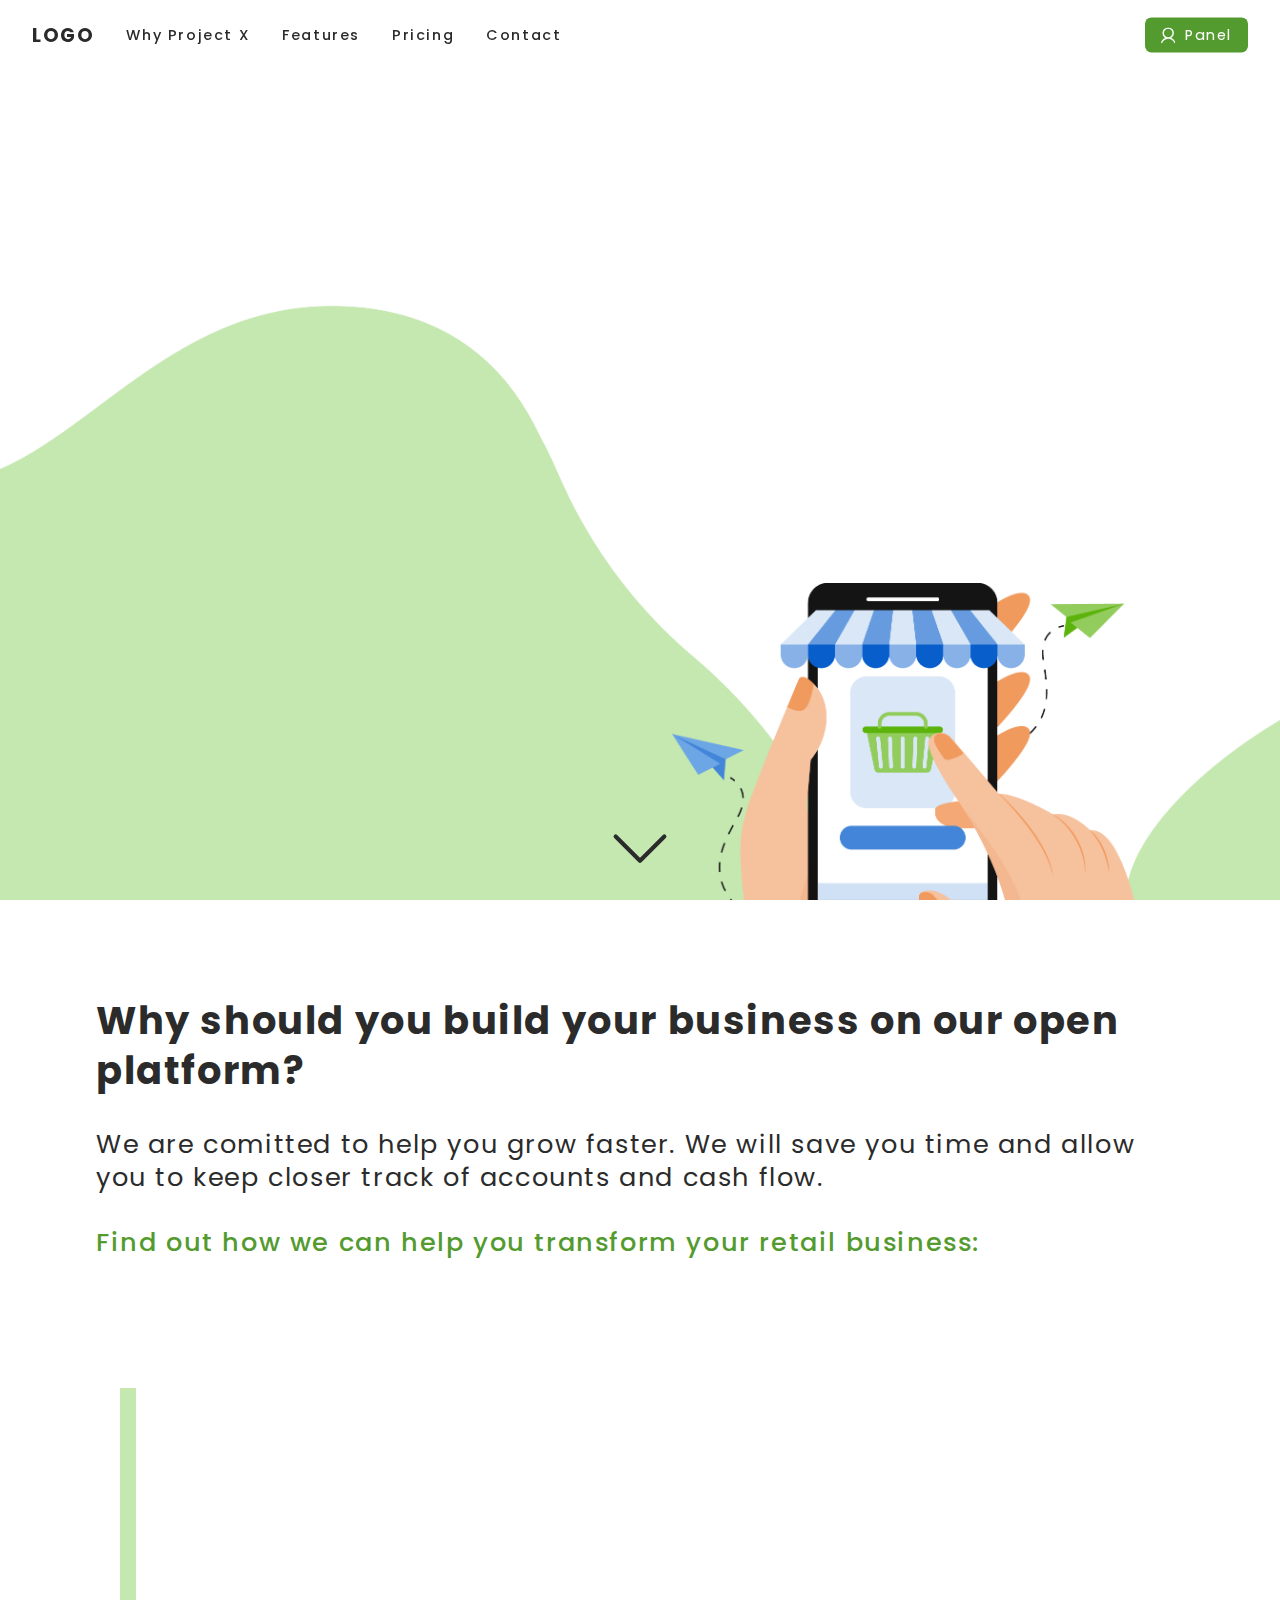
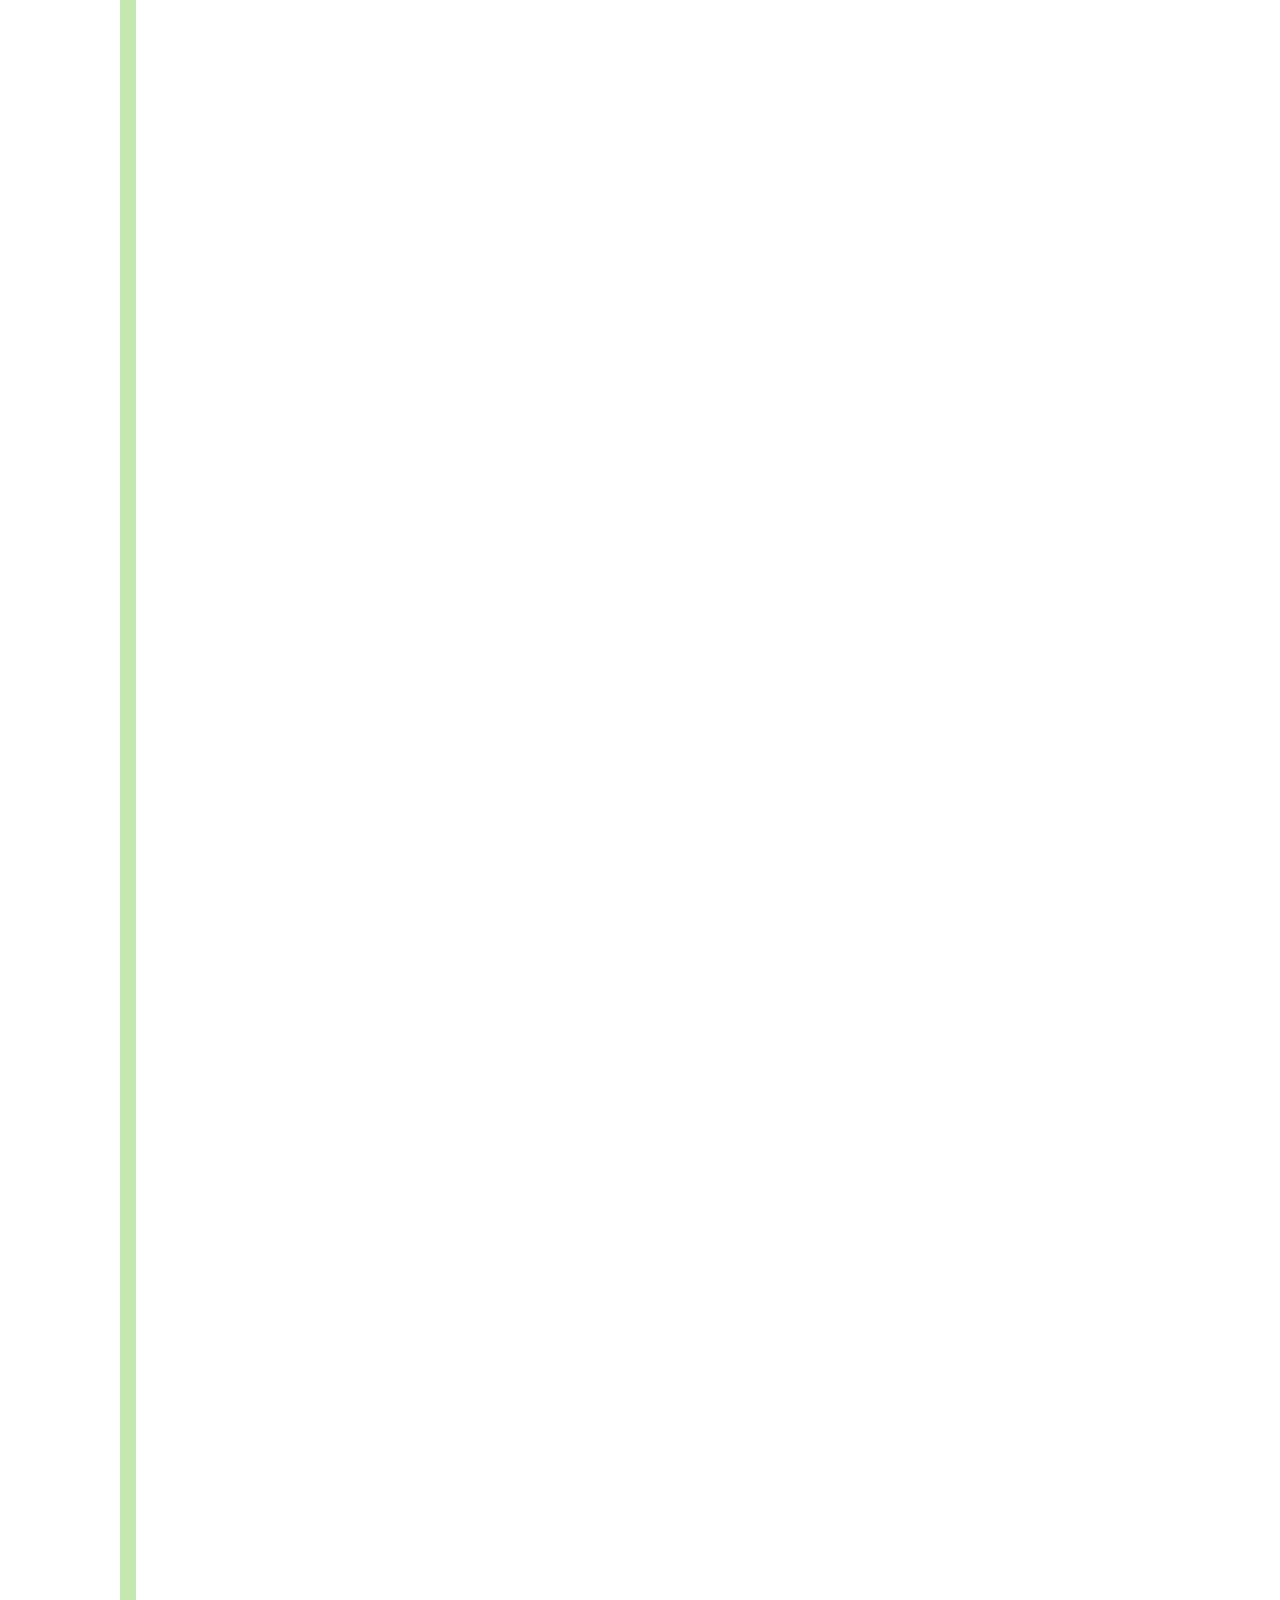
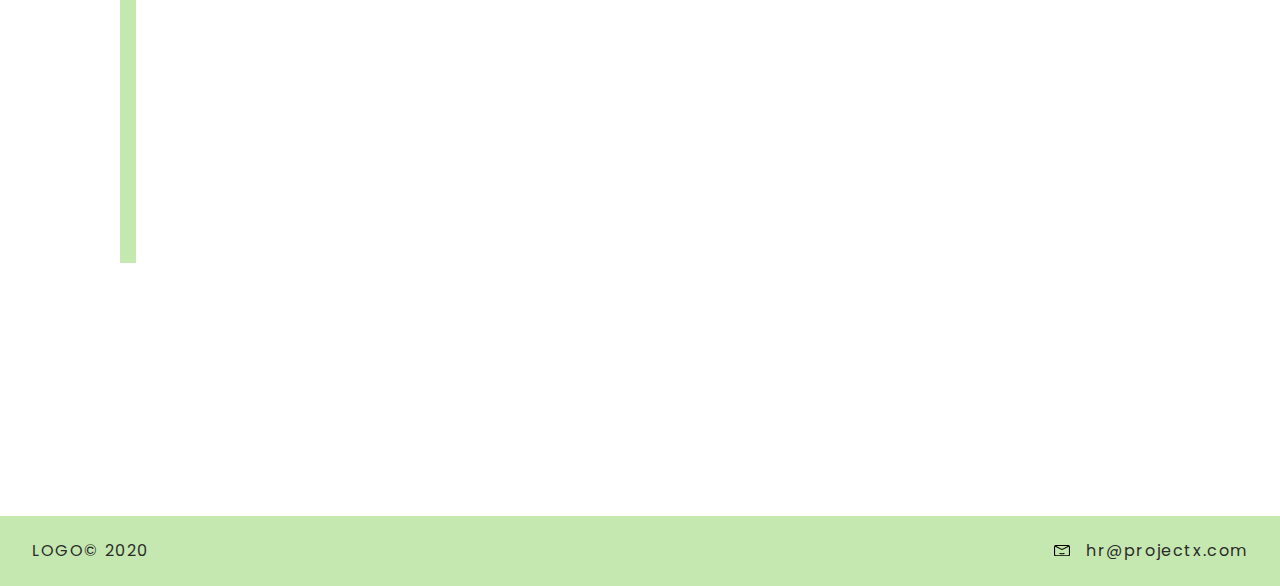
==== index.html @ 04e4efd2 "Initial commit" ====
<!DOCTYPE html>
<html lang="en">
<head>
    <meta charset="UTF-8">
    <meta name="viewport" content="width=device-width, initial-scale=1.0">
    <title>Project X</title>
    <link rel="stylesheet" href="css/styles.css">
    <link href="https://fonts.googleapis.com/css2?family=Poppins:wght@300;400;500;600;700&display=swap" rel="stylesheet">
    <link rel="stylesheet" href="https://unpkg.com/aos@next/dist/aos.css"/>
    <link rel="shortcut icon" type="image/png" href="img/icon.png">
</head>
<body>

    <header>
        <nav>
            <h1>Project X</h1>
            <a href="index.html" id="logo-mobile">LOGO</a>
            <div id="nav-toggle">
                <span id="line-one"></span>
                <span id="line-two"></span>
                <span id="line-three"></span>
            </div>
            <ul id="nav-list">
                <li id="logo-li">
                    <a href="index.html">LOGO</a>
                </li>
                <li id="why-li">
                    <a href="why-us.html">Why Project X</a>
                    <span class="line"></span>
                </li>
                <li id="features-li">
                    <a href="features.html">Features</a>
                    <span class="line"></span>
                </li>
                <li id="pricing-li">
                    <a href="pricing.html">Pricing</a>
                    <span class="line"></span>
                </li>
                <li id="contact-li">
                    <a href="contact.html">Contact</a>
                    <span class="line"></span>
                </li>
                <li id="panel-li">
                    <a href="panel/home.html">
                    <svg xmlns="http://www.w3.org/2000/svg" viewBox="0 0 361.955 399.825">
                        <defs>
                        </defs>
                        <path id="Trazado_1" data-name="Trazado 1" class="cls-1" d="M1829.277,1053.853a209.837,209.837,0,0,1,28.813,14.3c32.577,19.714,55.705,47.555,71.019,82.2,2.691,6.087,4.734,12.425,7.776,18.388,2.531,4.962-.128,13.884-4.616,17.889-4.39,3.917-12.531,4.635-17.824,1.62a10.115,10.115,0,0,1-4.739-6.154c-5.869-18.785-16.3-35-29.048-49.69-22.1-25.465-49.478-42.807-82.14-51.475-37.144-9.858-73.325-6.663-108.27,9.134-35.818,16.191-62.116,42.446-79.985,77.294-2.049,3.995-3.7,8.193-5.531,12.3-2.678,6.01-9.07,9.379-16.008,8.429-6.82-.934-11.726-5.634-12.712-12.207-.577-3.845,1.465-7.147,2.664-10.469,18.033-49.973,50.031-87.4,98.992-109.451,1.32-.6,2.872-.915,3.877-2.658-43.5-28.572-66.927-68.981-67.541-121-.458-38.758,13.529-72.9,41.263-100.352a142.1,142.1,0,0,1,205.572,4.756C1916.381,897.449,1910.762,1002.366,1829.277,1053.853Zm-72.3-15.065c56.5.847,106.039-48.625,105.732-106.347-.315-59.18-48.12-107.556-107.032-107.419-59.966.14-107.385,50.021-106.981,107.485C1649.1,990.8,1697.694,1038.819,1756.972,1038.788Z" transform="translate(-1575.911 -790.294)"/>
                    </svg>
                    <p>Panel</p>
                    </a>
                </li>
            </ul>
        </nav>
    </header>

    <div id="banner">
        <div id="banner-text">
            <h2>Upgrade your retail store for tomorrow</h2>
            <p>Covid-19 is affecting retail globally. It's more important than ever to have a multi-channel retail business. Prepare for the retail resurgence with Projext X.</p>
        </div>
        <img src="img/banner.png" alt="">
        <a href="#why" id="arrow-banner">
        <svg xmlns="http://www.w3.org/2000/svg" viewBox="0 0 136.857 75.928">
            <defs>
            </defs>
            <path id="Trazado_5" data-name="Trazado 5" class="cls-1" d="M1513.2,84.4l57.822,57.822L1628.844,84.4" transform="translate(-1502.593 -73.793)"/>
        </svg>
        </a>
    </div>

    <main>

    <div id="why">
        <h3>Why should you build your business on our open platform?</h3>
        <p>We are comitted to help you grow faster. We will save you time and allow you to keep closer track of accounts and cash flow.</p>
        <p>Find out how we can help you transform your retail business:</p>
    </div>

    <div id="items-list">
        <span id="items-line"></span>
        <div class="item" id="one" data-aos="fade-up">
            <span class="item-anchor" id="one-anchor"></span>
            <div class="item-title">
            <div class="number">
                <p>1</p>
                <div class="back-next">
                    <a href="#one-anchor" class="up hidden">
                        <svg xmlns="http://www.w3.org/2000/svg" viewBox="0 0 136.857 75.928">
                            <defs>
                            </defs>
                            <path id="Trazado_5" data-name="Trazado 5" class="cls-1" d="M1513.2,84.4l57.822,57.822L1628.844,84.4" transform="translate(-1502.593 -73.793)"/>
                        </svg>
                    </a>
                    <a href="#two-anchor">
                        <svg xmlns="http://www.w3.org/2000/svg" viewBox="0 0 136.857 75.928">
                            <defs>
                            </defs>
                            <path id="Trazado_5" data-name="Trazado 5" class="cls-1" d="M1513.2,84.4l57.822,57.822L1628.844,84.4" transform="translate(-1502.593 -73.793)"/>
                        </svg>
                    </a>
                </div>
            </div>
            <div class="h3-wrapper">
            <h3>Fast and easy cloud-based pos</h3>
            </div>
            </div>
            <div class="item-text">
                <p>We designed a user-friendly interface that’s fast to use and easy to learn, minimizing training time. Works seamlessly with existing or new hardware. All your data is synced to the cloud and accessible from anywhere.</p>
            </div>
        </div>
        <div class="item" id="two" data-aos="fade-up">
            <span class="item-anchor" id="two-anchor"></span>
            <div class="item-title">
            <div class="number">
                <p>2</p>
                <div class="back-next">
                    <a href="#one-anchor" class="up">
                        <svg xmlns="http://www.w3.org/2000/svg" viewBox="0 0 136.857 75.928">
                            <defs>
                            </defs>
                            <path id="Trazado_5" data-name="Trazado 5" class="cls-1" d="M1513.2,84.4l57.822,57.822L1628.844,84.4" transform="translate(-1502.593 -73.793)"/>
                        </svg>
                    </a>
                    <a href="#three-anchor">
                        <svg xmlns="http://www.w3.org/2000/svg" viewBox="0 0 136.857 75.928">
                            <defs>
                            </defs>
                            <path id="Trazado_5" data-name="Trazado 5" class="cls-1" d="M1513.2,84.4l57.822,57.822L1628.844,84.4" transform="translate(-1502.593 -73.793)"/>
                        </svg>
                    </a>
                </div>
            </div>
            <div class="h3-wrapper">
            <h3>Powerful inventory management to maximize your profits</h3>
            </div>
        </div>
            <div class="item-text">
                <p>Manage inventory across multiple outlets with a centralised product catalog, accessible from your POS, back-office, or on the road. Edit products in bulk. Automatically reorder stock. Create variants and composites. Print labels and barcodes. We’ve even simplified stock-taking with our free app.</p>
            </div>
        </div>
        <div class="item" id="three" data-aos="fade-up">
            <span class="item-anchor" id="three-anchor"></span>
            <div class="item-title">
            <div class="number">
                <p>3</p>
                <div class="back-next">
                    <a href="#two-anchor" class="up">
                        <svg xmlns="http://www.w3.org/2000/svg" viewBox="0 0 136.857 75.928">
                            <defs>
                            </defs>
                            <path id="Trazado_5" data-name="Trazado 5" class="cls-1" d="M1513.2,84.4l57.822,57.822L1628.844,84.4" transform="translate(-1502.593 -73.793)"/>
                        </svg>
                    </a>
                    <a href="#four-anchor">
                        <svg xmlns="http://www.w3.org/2000/svg" viewBox="0 0 136.857 75.928">
                            <defs>
                            </defs>
                            <path id="Trazado_5" data-name="Trazado 5" class="cls-1" d="M1513.2,84.4l57.822,57.822L1628.844,84.4" transform="translate(-1502.593 -73.793)"/>
                        </svg>
                    </a>
                </div>
            </div>
            <div class="h3-wrapper">
            <h3>Multi-outlet functionality that scales with your business</h3>
            </div>
            </div>
            <div class="item-text">
                <p>We make it easy to add new outlets and registers as your business grows. All of our key features including POS, inventory, and reporting are designed for multiple outlets so your business operates as one cohesive operation. Ecommerce integrations support fulfilment from any store.</p>
            </div>
        </div>
        <div class="item" id="four" data-aos="fade-up">
            <span class="item-anchor" id="four-anchor"></span>
            <div class="item-title">
            <div class="number">
                <p>4</p>
                <div class="back-next">
                    <a href="#three-anchor" class="up">
                        <svg xmlns="http://www.w3.org/2000/svg" viewBox="0 0 136.857 75.928">
                            <defs>
                            </defs>
                            <path id="Trazado_5" data-name="Trazado 5" class="cls-1" d="M1513.2,84.4l57.822,57.822L1628.844,84.4" transform="translate(-1502.593 -73.793)"/>
                        </svg>
                    </a>
                    <a href="#five-anchor">
                        <svg xmlns="http://www.w3.org/2000/svg" viewBox="0 0 136.857 75.928">
                            <defs>
                            </defs>
                            <path id="Trazado_5" data-name="Trazado 5" class="cls-1" d="M1513.2,84.4l57.822,57.822L1628.844,84.4" transform="translate(-1502.593 -73.793)"/>
                        </svg>
                    </a>
                </div>
            </div>
            <div class="h3-wrapper">
            <h3>Real-time reporting for smarter business decisions</h3>
            </div>
            </div>
            <div class="item-text">
                <p>We take the guesswork out of decision-making with powerful sales and inventory reporting that’s live and accurate to the minute. Increase profitability with key retail metrics including sales, inventory levels, sell-through rates, margin and more. Access reports 24/7 from anywhere.</p>
            </div>
        </div>
        <div class="item" id="five" data-aos="fade-up">
            <span class="item-anchor" id="five-anchor"></span>
            <div class="item-title">
            <div class="number">
                <p>5</p>
                <div class="back-next">
                    <a href="#four-anchor" class="up">
                        <svg xmlns="http://www.w3.org/2000/svg" viewBox="0 0 136.857 75.928">
                            <defs>
                            </defs>
                            <path id="Trazado_5" data-name="Trazado 5" class="cls-1" d="M1513.2,84.4l57.822,57.822L1628.844,84.4" transform="translate(-1502.593 -73.793)"/>
                        </svg>
                    </a>
                    <a href="#six-anchor">
                        <svg xmlns="http://www.w3.org/2000/svg" viewBox="0 0 136.857 75.928">
                            <defs>
                            </defs>
                            <path id="Trazado_5" data-name="Trazado 5" class="cls-1" d="M1513.2,84.4l57.822,57.822L1628.844,84.4" transform="translate(-1502.593 -73.793)"/>
                        </svg>
                    </a>
                </div>
            </div>
            <div class="h3-wrapper">
            <h3>Be everywhere with a choice of ecommerce integrations</h3>
            </div>
            </div>
            <div class="item-text">
                <p>We’ve partnered with the world’s leading ecommerce platforms to ensure you can meet the needs of your customers both online and in-store. Deliver faster and fulfil from any store with our seamless Shopify, BigCommerce and WooCommerce integrations.</p>
            </div>
        </div>
    </div>
        <div class="item" id="six" data-aos="fade-up">
            <span class="item-anchor" id="six-anchor"></span>
            <div class="item-title">
            <div class="number">
                <p>6</p>
                <div class="back-next">
                    <a href="#five-anchor" class="up">
                        <svg xmlns="http://www.w3.org/2000/svg" viewBox="0 0 136.857 75.928">
                            <defs>
                            </defs>
                            <path id="Trazado_5" data-name="Trazado 5" class="cls-1" d="M1513.2,84.4l57.822,57.822L1628.844,84.4" transform="translate(-1502.593 -73.793)"/>
                        </svg>
                    </a>
                    <a href="#six-anchor" class="hidden">
                        <svg xmlns="http://www.w3.org/2000/svg" viewBox="0 0 136.857 75.928">
                            <defs>
                            </defs>
                            <path id="Trazado_5" data-name="Trazado 5" class="cls-1" d="M1513.2,84.4l57.822,57.822L1628.844,84.4" transform="translate(-1502.593 -73.793)"/>
                        </svg>
                    </a>
                </div>
            </div>
            <div class="h3-wrapper">
            <h3>Expert advice and support to help you succeed</h3>
            </div>
            </div>
            <div class="item-text">
                <p>Our team of retail specialists is ready and waiting to get your business setup just right, and keep you growing from there. We're available by live chat, email and phone. Plus we offer personalised on-boarding packages for you and your team.</p>
            </div>
        </div>

    <footer>

        <div class="footer-info">
            <p>LOGO</p>
            <p>&copy; 2020</p>
        </div>
        <div class="footer-contacto">
            <svg xmlns="http://www.w3.org/2000/svg" viewBox="0 0 144.545 103.013">
              <g id="Layer_2" data-name="Layer 2" transform="translate(-1 -5.31)">
                <path id="Trazado_3" data-name="Trazado 3" d="M34.669,32.4a67.452,67.452,0,0,1-20.309-3.133,4.682,4.682,0,0,1-3.1-6.232h0a4.682,4.682,0,0,1,5.9-2.669,57.968,57.968,0,0,0,34.884,0,4.682,4.682,0,0,1,5.9,2.669h0a4.682,4.682,0,0,1-3,6.228A67.474,67.474,0,0,1,34.669,32.4Z" transform="translate(38.601 56.764)" fill="#000"/>
                <path id="Trazado_4" data-name="Trazado 4" d="M128.682,108.323H17.864A16.864,16.864,0,0,1,1,91.459V22.174A16.864,16.864,0,0,1,17.864,5.31H128.682a16.864,16.864,0,0,1,16.864,16.864V91.459A16.864,16.864,0,0,1,128.682,108.323ZM17.864,14.946a7.227,7.227,0,0,0-7.227,7.227V91.459a7.227,7.227,0,0,0,7.227,7.227H128.682a7.227,7.227,0,0,0,7.227-7.227V22.174a7.227,7.227,0,0,0-7.227-7.227Z" transform="translate(0 0)" fill="#000"/>
                <path id="Trazado_5" data-name="Trazado 5" d="M67.677,45.528A22.248,22.248,0,0,1,56.9,42.765L2.52,14.671,7.064,6.43,61.587,34.524a12.424,12.424,0,0,0,11.987,0L128.194,6.43l4.544,8.241L78.214,42.765a21.846,21.846,0,0,1-10.537,2.763Z" transform="translate(5.597 4.124)" fill="#000"/>
              </g>
          </svg>
          <a href="mailto:hr@skysoftlab.com">
            hr@projectx.com
          </a>
        </div>
    </footer>

    </main>
    
</body>
<!-- script personalizado -->
<script src="js/script.js"></script>
<!-- efecto scroll -->
<script src="https://unpkg.com/aos@2.3.1/dist/aos.js"></script>
<script>
  AOS.init({
  duration: 800,
})
</script>
</html>
---- css/styles.css ----
* {
  margin: 0;
  padding: 0;
  box-sizing: inherit; }

html {
  font-size: 2.5vw; }

body {
  font-family: 'Poppins', sans-serif;
  box-sizing: border-box;
  background-color: #fff; }
  body a {
    text-decoration: none; }
  body svg {
    display: block; }

header {
  display: flex;
  flex-direction: row;
  align-items: center;
  justify-content: flex-start;
  background-color: transparent;
  position: fixed;
  width: 100%;
  padding: .8rem 1rem;
  z-index: 1500000;
  -webkit-transition: all .2s ease-out; }
  header.scroll {
    background-color: #fff;
    box-shadow: 0rem 0rem 1vh rgba(0, 0, 0, 0.2);
    border-bottom: 0.5px solid rgba(117, 117, 117, 0.2); }
  header nav {
    width: 100%;
    display: flex;
    flex-direction: row;
    align-items: center;
    justify-content: flex-start; }
    header nav h1 {
      position: absolute;
      opacity: 0;
      z-index: -1500000;
      top: 0;
      left: 0; }
    header nav #logo-mobile {
      display: none;
      font-size: 1.1rem;
      font-weight: 700;
      line-height: 1;
      letter-spacing: 0.05rem;
      color: #2b2b2b; }
    header nav #nav-toggle {
      display: none; }
      header nav #nav-toggle span {
        display: block;
        height: 0.8vw;
        width: 8vw;
        background-color: #549B2F;
        margin-bottom: 1.2vw;
        transform-origin: top right;
        -webkit-transition: transform 0.3s cubic-bezier(0.18, 0.57, 0.5, 1.03); }
        header nav #nav-toggle span:nth-of-type(2) {
          width: 6vw; }
        header nav #nav-toggle span:last-of-type {
          width: 4vw;
          margin-bottom: 0;
          -webkit-transform-origin: bottom right; }
    header nav ul {
      display: flex;
      flex-direction: row;
      align-items: center;
      justify-content: center; }
      header nav ul li {
        display: inline-block;
        list-style: none;
        margin-right: 1rem;
        position: relative; }
        header nav ul li:last-of-type {
          margin-right: 0; }
        header nav ul li#logo-li a {
          font-weight: 700;
          font-size: .6rem; }
        header nav ul li#panel-li {
          margin-right: 0;
          position: absolute;
          right: 1rem;
          top: 50%;
          transform: translateY(-50%); }
          header nav ul li#panel-li a {
            display: flex;
            flex-direction: row;
            align-items: center;
            justify-content: center;
            color: #fff;
            background: #549B2F;
            padding: .3rem .5rem;
            border-radius: .2rem;
            font-weight: 400;
            -webkit-transition: all .1s ease-out; }
            header nav ul li#panel-li a svg {
              height: .5rem;
              margin-right: .3rem; }
              header nav ul li#panel-li a svg path {
                fill: #fff; }
            header nav ul li#panel-li a:hover {
              background-color: #2b2b2b;
              box-shadow: 0rem 0rem 1vh rgba(39, 39, 39, 0.2); }
        header nav ul li:hover .line {
          opacity: 1;
          -webkit-animation: slideIn .2s ease-out forwards; }
        header nav ul li a {
          font-size: 0.45rem;
          font-weight: 500;
          line-height: 1;
          letter-spacing: 0.05rem;
          color: #2b2b2b;
          display: block;
          z-index: 2; }
        header nav ul li .line {
          opacity: 0;
          position: absolute;
          top: 50%;
          left: -.2rem;
          transform: translateY(-50%);
          display: block;
          width: 0;
          height: .22rem;
          background-color: #C4E8AF;
          z-index: -1; }

@-webkit-keyframes slideIn {
  to {
    width: calc(100% + .4rem); } }

#banner {
  position: relative;
  width: 100%;
  height: 100vh;
  overflow-y: hidden;
  background-color: #fff;
  overflow-x: hidden;
  padding: 3.5rem;
  background: url(../img/banner.jpg);
  background-size: cover;
  background-position: center;
  background-repeat: no-repeat;
  display: flex;
  flex-direction: row;
  align-items: center;
  justify-content: flex-start; }
  #banner #banner-text {
    width: 45%;
    color: #2b2b2b; }
    #banner #banner-text h2 {
      font-size: 1.6rem;
      font-weight: 700;
      line-height: 1.3;
      letter-spacing: 0.05rem;
      margin-bottom: .6rem;
      opacity: 0;
      transform: translateX(-3rem);
      -webkit-animation: slideRight 1s ease-out forwards; }
    #banner #banner-text p {
      font-size: 0.6rem;
      font-weight: 400;
      line-height: 1.5;
      letter-spacing: 0.05rem;
      opacity: 0;
      transform: translateX(-3rem);
      -webkit-animation: slideRight 1s ease-out forwards;
      -webkit-animation-delay: .5s; }
  #banner #arrow-banner {
    position: absolute;
    bottom: 4vh;
    left: 50%;
    transform: translateX(-50%);
    -webkit-animation-name: moveUpDown;
    -webkit-animation-duration: 1s;
    -webkit-animation-iteration-count: infinite;
    -webkit-animation-timing-function: ease-in-out; }
    #banner #arrow-banner svg {
      width: 1.8rem; }
      #banner #arrow-banner svg path {
        fill: none;
        stroke: #2b2b2b;
        stroke-linecap: round;
        stroke-linejoin: round;
        stroke-width: 10px; }
  #banner img {
    width: 40%;
    position: absolute;
    bottom: -5rem;
    right: 3rem;
    -webkit-animation: slideUp .8s ease-out forwards; }

@-webkit-keyframes moveUpDown {
  0% {
    transform: translateY(-2vh); }
  50% {
    transform: translateY(0); }
  100% {
    transform: translateY(-2vh); } }

@-webkit-keyframes slideRight {
  to {
    opacity: 1;
    transform: translateX(0); } }

@-webkit-keyframes slideUp {
  to {
    opacity: 1;
    bottom: 0; } }

#why {
  padding: 3rem; }
  #why h3 {
    font-size: 1.2rem;
    font-weight: 700;
    line-height: 1.3;
    letter-spacing: 0.05rem;
    color: #2b2b2b; }
  #why p:first-of-type {
    font-size: 0.8rem;
    font-weight: 400;
    line-height: 1.3;
    letter-spacing: 0.05rem;
    color: #2b2b2b;
    margin: 1rem 0; }
  #why p:last-of-type {
    color: #549B2F;
    font-size: 0.8rem;
    font-weight: 500;
    line-height: 1.3;
    letter-spacing: 0.05rem; }

#items-list {
  padding: 0 3rem;
  position: relative; }
  #items-list #items-line {
    display: block;
    width: .5rem;
    height: 100%;
    background-color: #C4E8AF;
    position: absolute;
    left: 3.75rem;
    top: 1rem;
    z-index: -100; }

.item {
  z-index: 100;
  position: relative; }
  .item .item-anchor {
    position: absolute;
    top: -8rem;
    left: 0; }
  .item .item-title {
    display: flex;
    flex-direction: row;
    align-items: center;
    justify-content: center; }
    .item .item-title .number {
      display: inline-block;
      position: relative; }
      .item .item-title .number p {
        font-size: 1rem;
        font-weight: 700;
        line-height: 2rem;
        letter-spacing: 0.05rem;
        color: #fff;
        width: 2rem;
        height: 2rem;
        background-color: #549B2F;
        border-radius: 50%;
        text-align: center; }
      .item .item-title .number .back-next {
        position: absolute;
        top: 50%;
        left: -2rem;
        transform: translateY(-50%); }
        .item .item-title .number .back-next a.up svg {
          transform: rotate(180deg);
          margin-bottom: 1rem; }
        .item .item-title .number .back-next a.hidden {
          pointer-events: none; }
          .item .item-title .number .back-next a.hidden svg path {
            stroke: #C4E8AF; }
        .item .item-title .number .back-next svg {
          width: 1rem; }
          .item .item-title .number .back-next svg path {
            fill: none;
            stroke: #549B2F;
            stroke-linecap: round;
            stroke-linejoin: round;
            stroke-width: 15px; }
    .item .item-title .h3-wrapper {
      width: 100%;
      margin-left: .8rem; }
      .item .item-title .h3-wrapper h3 {
        font-size: 1rem;
        font-weight: 700;
        line-height: 1.3;
        letter-spacing: 0.05rem;
        color: #2b2b2b;
        display: inline-block; }
  .item .item-text {
    margin: .4rem 0 5rem 2.6rem; }
    .item .item-text p {
      font-size: 0.8rem;
      font-weight: 400;
      line-height: 1.4;
      letter-spacing: 0.05rem; }
  .item#five .item-text {
    margin-bottom: 0;
    padding-bottom: 5rem; }
  .item#six {
    padding: 0 3rem; }
    .item#six .item-text {
      margin-bottom: 2rem; }

footer {
  display: flex;
  flex-direction: row;
  align-items: center;
  justify-content: space-between;
  width: 100%;
  padding: .8rem 1rem;
  background-color: #C4E8AF;
  z-index: 52560000; }
  footer p {
    display: inline-block;
    font-size: 0.5rem;
    font-weight: 400;
    line-height: 1.2;
    letter-spacing: 0.05rem;
    color: #2b2b2b; }
  footer .footer-info {
    display: flex;
    flex-direction: row;
    align-items: center;
    justify-content: center; }
    footer .footer-info p {
      display: inline-block; }
    footer .footer-info svg {
      width: 2.2rem;
      display: inline-block;
      margin-right: .2rem; }
  footer .footer-contacto {
    display: flex;
    flex-direction: row;
    align-items: center;
    justify-content: center; }
    footer .footer-contacto a {
      display: inline-block;
      font-size: 0.5rem;
      font-weight: 400;
      line-height: 1.2;
      letter-spacing: 0.05rem;
      color: #2b2b2b; }
    footer .footer-contacto svg {
      width: 0.5rem;
      display: inline-block;
      margin-right: 0.5rem; }

@media screen and (max-width: 1024px) {
  html {
    font-size: 6vw; }
  header {
    display: flex;
    flex-direction: row;
    align-items: center;
    justify-content: space-between;
    background-color: #fff;
    z-index: 50000; }
    header nav {
      display: flex;
      flex-direction: row;
      align-items: center;
      justify-content: space-between; }
      header nav #logo-mobile {
        display: inline-block; }
      header nav #nav-toggle {
        display: flex;
        flex-direction: column;
        align-items: flex-end; }
      header nav ul {
        z-index: -50000;
        position: absolute;
        background-color: #fff;
        left: 0;
        top: 100%;
        transform: translateY(-100vh);
        flex-direction: column;
        justify-content: center;
        align-items: center;
        width: 100%;
        padding-top: 1rem;
        transition: all .5s ease-out; }
        header nav ul li {
          opacity: 0;
          width: 100%;
          display: block;
          list-style: none;
          margin-right: 0;
          position: relative;
          margin-bottom: 1.5rem;
          text-align: center;
          transform: translateY(-2rem);
          -webkit-transition: all .5s ease-out; }
          header nav ul li#logo-li {
            display: none; }
          header nav ul li#why-li {
            -webkit-transition-delay: .1s; }
          header nav ul li#features-li {
            -webkit-transition-delay: .2s; }
          header nav ul li#pricing-li {
            -webkit-transition-delay: .3s; }
          header nav ul li#contact-li {
            -webkit-transition-delay: .4s; }
          header nav ul li#panel-li {
            -webkit-transition-delay: .5s;
            position: relative;
            right: 0;
            top: 0;
            margin-bottom: 0;
            padding: 1rem 0;
            background: #549B2F;
            box-shadow: 0rem 0rem 1vh rgba(0, 0, 0, 0.2);
            border-bottom: 0.5px solid rgba(117, 117, 117, 0.2); }
            header nav ul li#panel-li a {
              display: flex;
              flex-direction: row;
              align-items: center;
              justify-content: center;
              color: #fff;
              padding: 0;
              border-radius: 0; }
              header nav ul li#panel-li a svg {
                height: .7rem;
                margin-right: .3rem; }
                header nav ul li#panel-li a svg path {
                  fill: #fff; }
              header nav ul li#panel-li a:hover {
                background-color: transparent;
                box-shadow: none; }
          header nav ul li a {
            font-size: 0.7rem;
            font-weight: 500;
            line-height: 1;
            letter-spacing: 0.05rem; }
          header nav ul li .line {
            display: none; }
  #banner {
    height: auto;
    display: flex;
    flex-direction: column;
    justify-content: center;
    align-items: center;
    padding: 5rem 1.5rem 0 1.5rem; }
    #banner #banner-text {
      width: 100%; }
      #banner #banner-text h2 {
        font-size: 1.5rem; }
      #banner #banner-text p {
        font-size: 0.8rem;
        font-weight: 400;
        line-height: 1.5;
        letter-spacing: 0.05rem;
        margin-bottom: 2.5rem; }
    #banner img {
      width: 75%;
      position: relative;
      bottom: 0;
      right: 0;
      -webkit-animation: none; }
    #banner #arrow-banner {
      display: none; }
  #why {
    padding: 2.5rem 1.5rem; }
  #items-list {
    padding: 0 1.5rem;
    position: relative; }
    #items-list #items-line {
      left: 2.25rem;
      top: 1rem; }
  .item .item-title .number {
    display: flex;
    flex-direction: column;
    justify-content: center;
    align-items: center; }
    .item .item-title .number .back-next {
      position: relative;
      top: 0;
      left: 0;
      transform: none;
      margin-top: 1rem; }
      .item .item-title .number .back-next svg {
        width: 1.3rem; }
  .item#six {
    padding: 0 1.5rem; } }
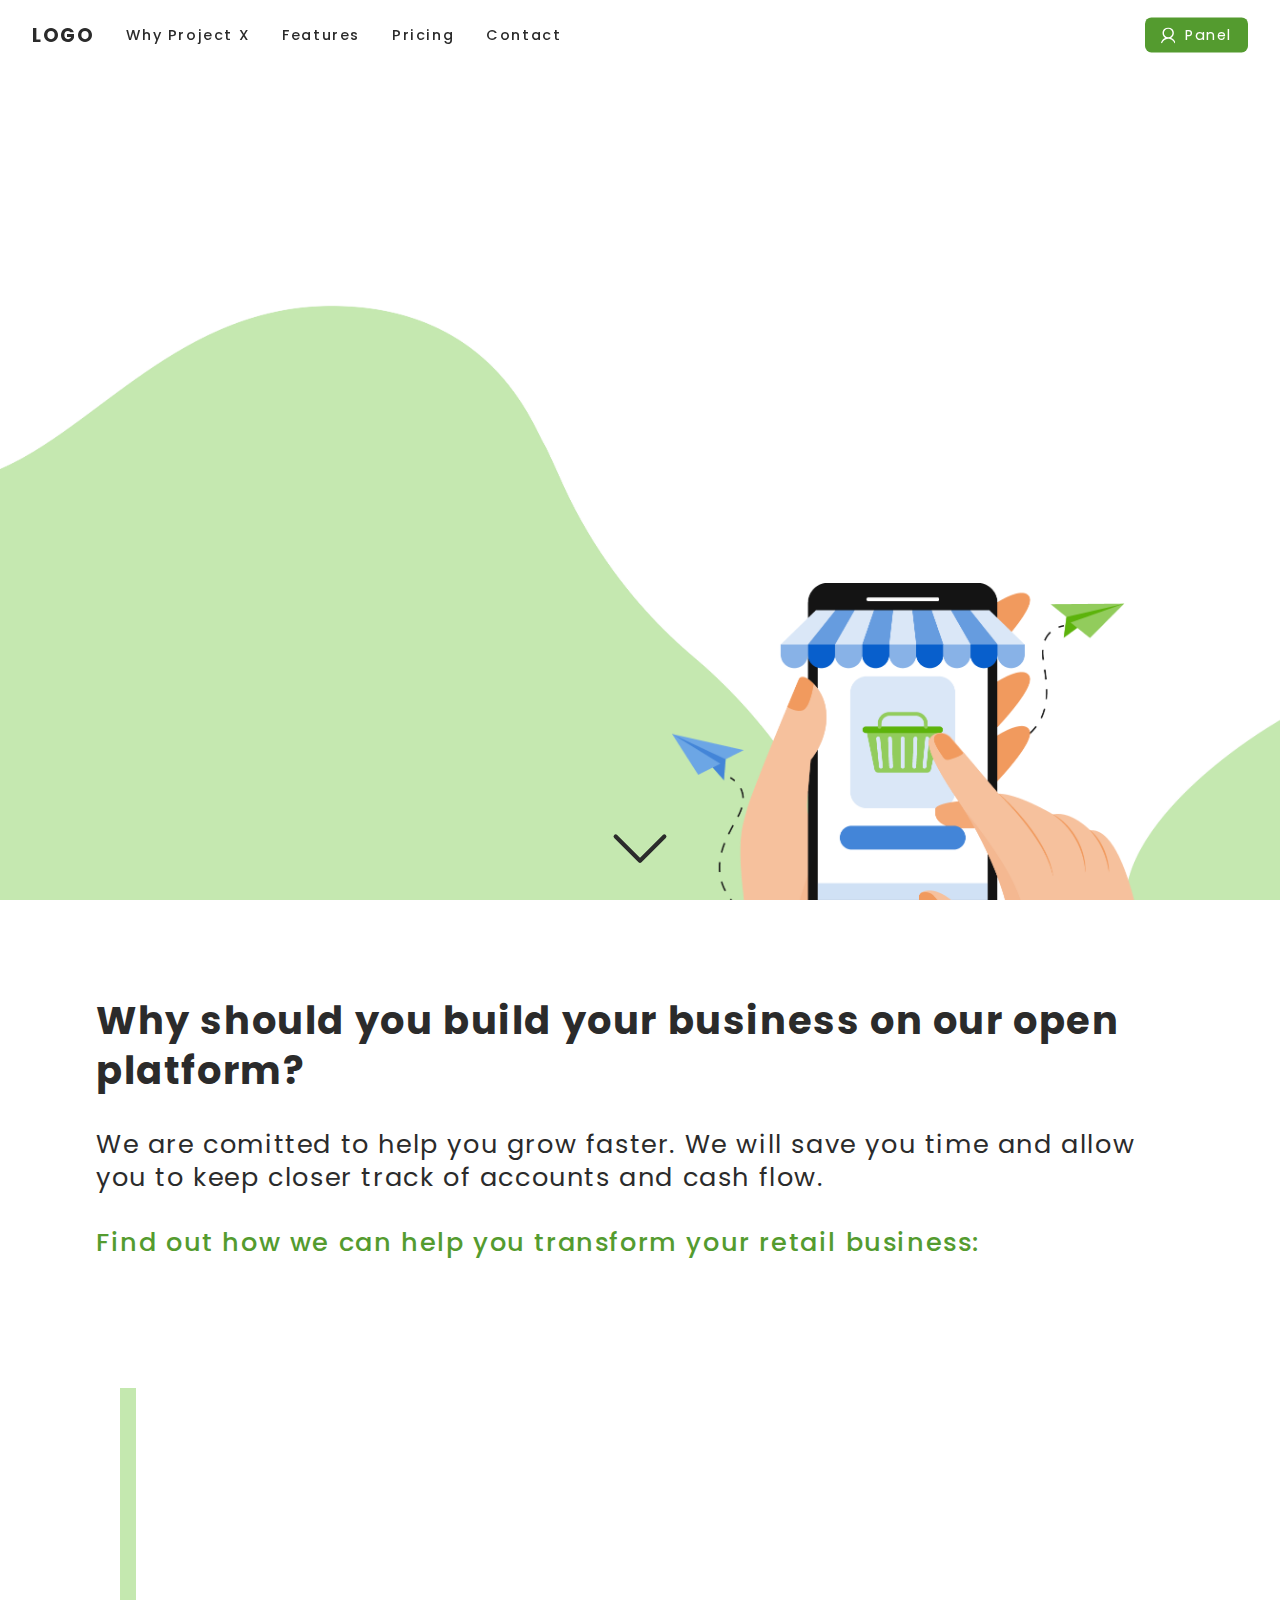
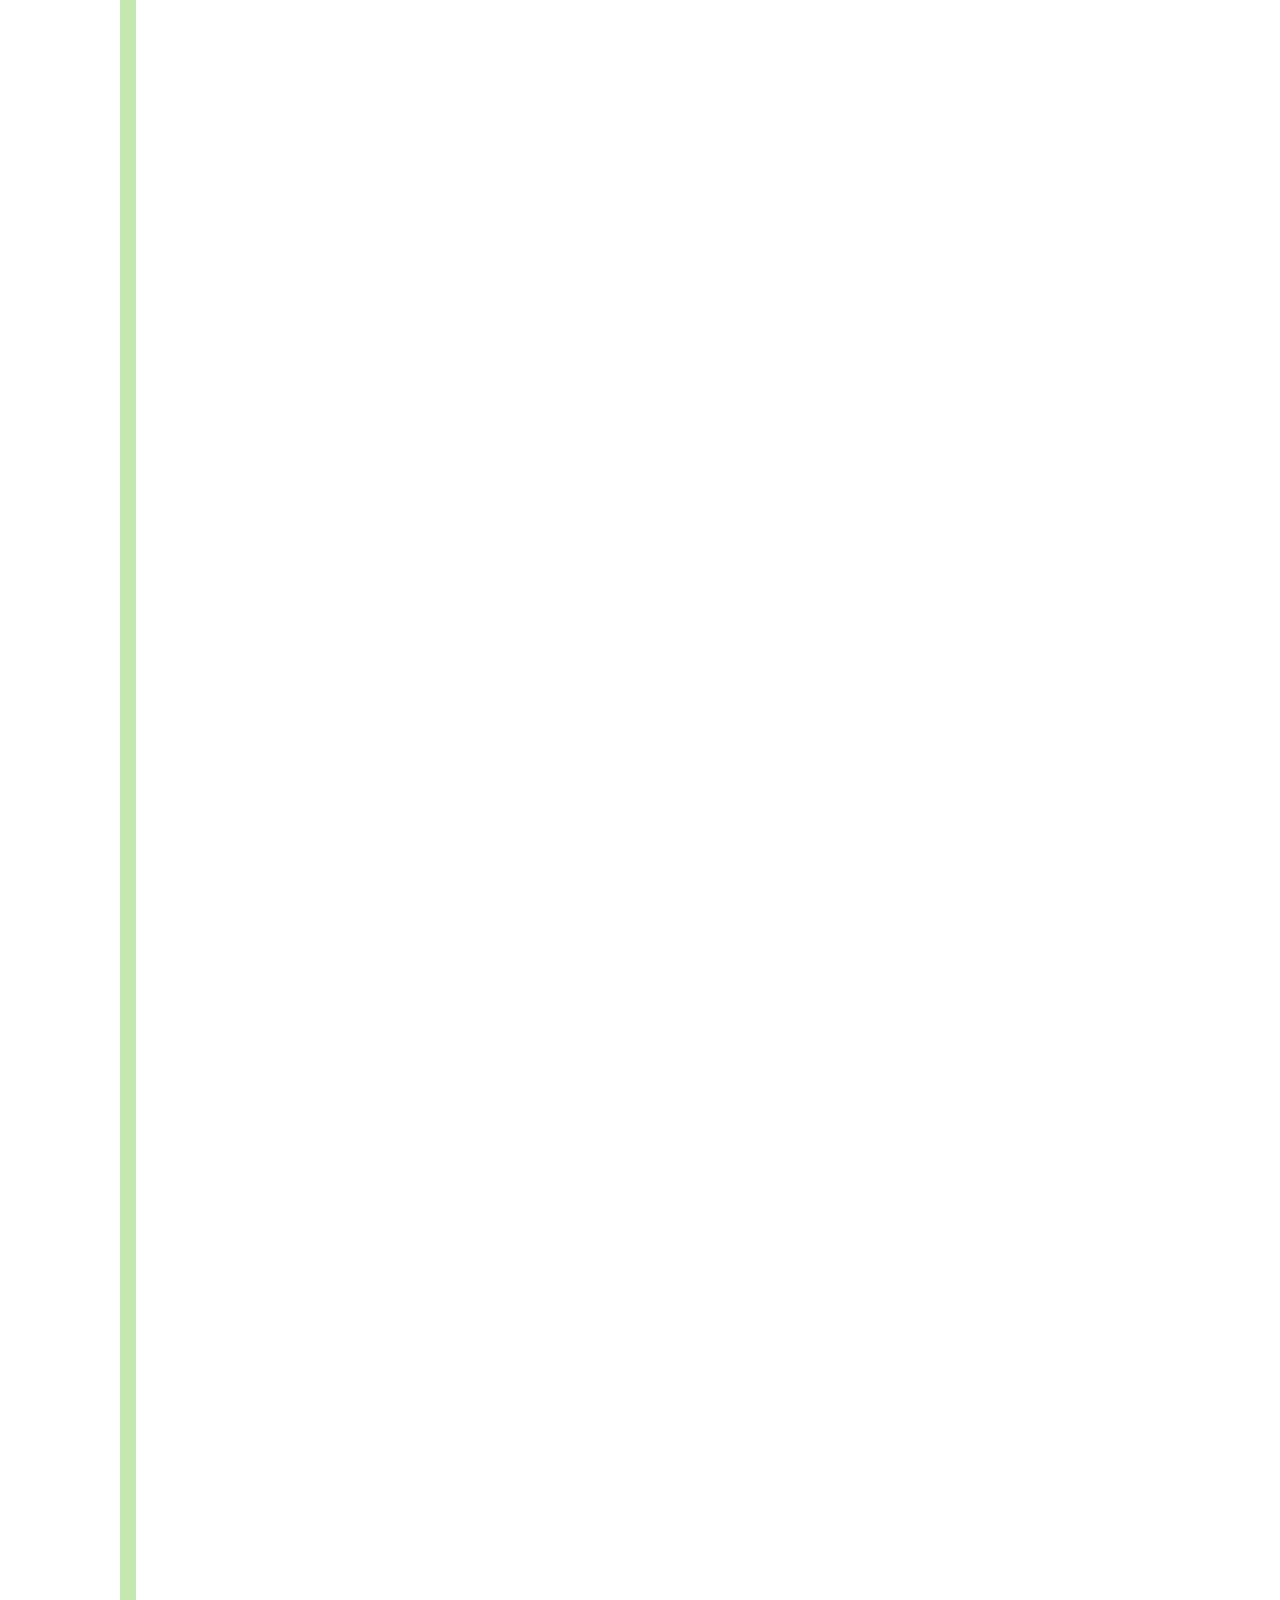
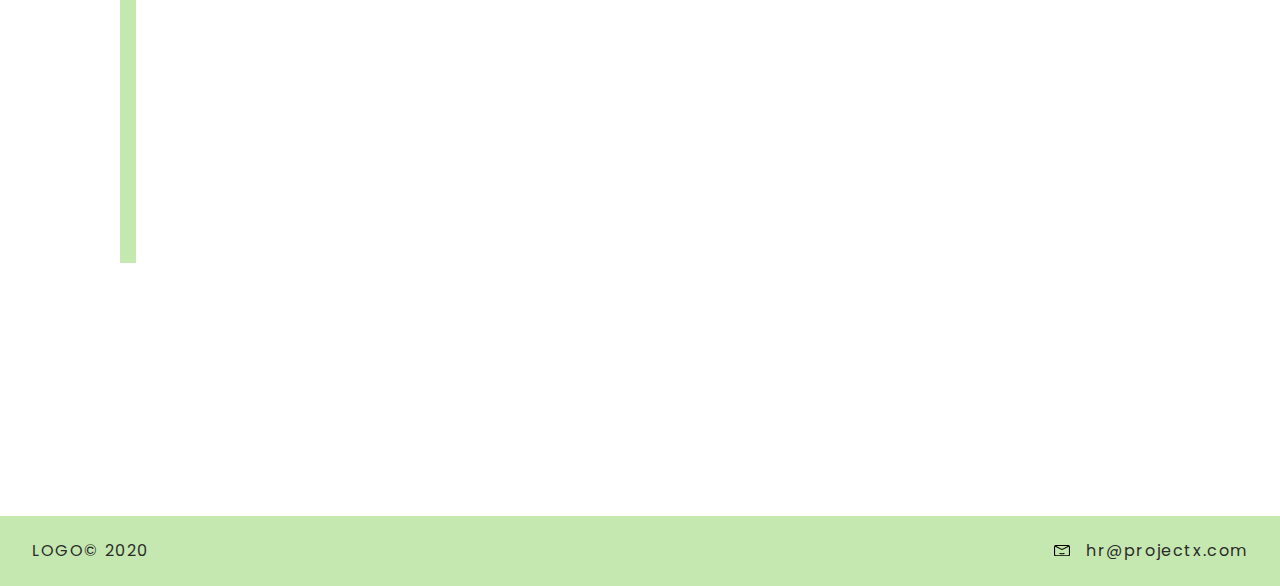
==== commit e9473d3c: "avance 3/9" ====
--- a/index.html
+++ b/index.html
@@ -11,8 +11,8 @@
 </head>
 <body>
 
-    <header>
-        <nav>
+    <header id="header-main">
+        <nav id="nav-main">
             <h1>Project X</h1>
             <a href="index.html" id="logo-mobile">LOGO</a>
             <div id="nav-toggle">
@@ -25,7 +25,7 @@
                     <a href="index.html">LOGO</a>
                 </li>
                 <li id="why-li">
-                    <a href="why-us.html">Why Project X</a>
+                    <a href="#why">Why Project X</a>
                     <span class="line"></span>
                 </li>
                 <li id="features-li">
--- a/css/styles.css
+++ b/css/styles.css
@@ -15,7 +15,7 @@
   body svg {
     display: block; }
 
-header {
+#header-main {
   display: flex;
   flex-direction: row;
   align-items: center;
@@ -26,32 +26,32 @@
   padding: .8rem 1rem;
   z-index: 1500000;
   -webkit-transition: all .2s ease-out; }
-  header.scroll {
+  #header-main.scroll {
     background-color: #fff;
     box-shadow: 0rem 0rem 1vh rgba(0, 0, 0, 0.2);
     border-bottom: 0.5px solid rgba(117, 117, 117, 0.2); }
-  header nav {
+  #header-main nav {
     width: 100%;
     display: flex;
     flex-direction: row;
     align-items: center;
     justify-content: flex-start; }
-    header nav h1 {
+    #header-main nav h1 {
       position: absolute;
       opacity: 0;
       z-index: -1500000;
       top: 0;
       left: 0; }
-    header nav #logo-mobile {
+    #header-main nav #logo-mobile {
       display: none;
       font-size: 1.1rem;
       font-weight: 700;
       line-height: 1;
       letter-spacing: 0.05rem;
       color: #2b2b2b; }
-    header nav #nav-toggle {
+    #header-main nav #nav-toggle {
       display: none; }
-      header nav #nav-toggle span {
+      #header-main nav #nav-toggle span {
         display: block;
         height: 0.8vw;
         width: 8vw;
@@ -59,34 +59,34 @@
         margin-bottom: 1.2vw;
         transform-origin: top right;
         -webkit-transition: transform 0.3s cubic-bezier(0.18, 0.57, 0.5, 1.03); }
-        header nav #nav-toggle span:nth-of-type(2) {
+        #header-main nav #nav-toggle span:nth-of-type(2) {
           width: 6vw; }
-        header nav #nav-toggle span:last-of-type {
+        #header-main nav #nav-toggle span:last-of-type {
           width: 4vw;
           margin-bottom: 0;
           -webkit-transform-origin: bottom right; }
-    header nav ul {
+    #header-main nav ul {
       display: flex;
       flex-direction: row;
       align-items: center;
       justify-content: center; }
-      header nav ul li {
+      #header-main nav ul li {
         display: inline-block;
         list-style: none;
         margin-right: 1rem;
         position: relative; }
-        header nav ul li:last-of-type {
+        #header-main nav ul li:last-of-type {
           margin-right: 0; }
-        header nav ul li#logo-li a {
+        #header-main nav ul li#logo-li a {
           font-weight: 700;
           font-size: .6rem; }
-        header nav ul li#panel-li {
+        #header-main nav ul li#panel-li {
           margin-right: 0;
           position: absolute;
           right: 1rem;
           top: 50%;
           transform: translateY(-50%); }
-          header nav ul li#panel-li a {
+          #header-main nav ul li#panel-li a {
             display: flex;
             flex-direction: row;
             align-items: center;
@@ -97,18 +97,18 @@
             border-radius: .2rem;
             font-weight: 400;
             -webkit-transition: all .1s ease-out; }
-            header nav ul li#panel-li a svg {
+            #header-main nav ul li#panel-li a svg {
               height: .5rem;
               margin-right: .3rem; }
-              header nav ul li#panel-li a svg path {
+              #header-main nav ul li#panel-li a svg path {
                 fill: #fff; }
-            header nav ul li#panel-li a:hover {
+            #header-main nav ul li#panel-li a:hover {
               background-color: #2b2b2b;
               box-shadow: 0rem 0rem 1vh rgba(39, 39, 39, 0.2); }
-        header nav ul li:hover .line {
+        #header-main nav ul li:hover .line {
           opacity: 1;
           -webkit-animation: slideIn .2s ease-out forwards; }
-        header nav ul li a {
+        #header-main nav ul li a {
           font-size: 0.45rem;
           font-weight: 500;
           line-height: 1;
@@ -116,7 +116,7 @@
           color: #2b2b2b;
           display: block;
           z-index: 2; }
-        header nav ul li .line {
+        #header-main nav ul li .line {
           opacity: 0;
           position: absolute;
           top: 50%;
@@ -361,31 +361,245 @@
       display: inline-block;
       margin-right: 0.5rem; }
 
+#body-panel {
+  background-color: #EFEFEF; }
+
+#header-panel {
+  position: fixed;
+  top: 0;
+  left: 0;
+  width: 100%;
+  padding: .5rem .8rem;
+  display: flex;
+  flex-direction: row;
+  align-items: center;
+  justify-content: space-between;
+  background-color: #549B2F;
+  box-shadow: 0rem 0rem 1vh rgba(0, 0, 0, 0.2); }
+  #header-panel #mobile-bg {
+    display: none; }
+  #header-panel #tools {
+    display: flex;
+    flex-direction: row;
+    align-items: center;
+    justify-content: center; }
+    #header-panel #tools #help {
+      display: flex;
+      flex-direction: row;
+      align-items: center;
+      justify-content: center;
+      margin-right: 1rem; }
+      #header-panel #tools #help svg {
+        height: .6rem;
+        margin-right: .2rem; }
+        #header-panel #tools #help svg path {
+          fill: #fff; }
+      #header-panel #tools #help p {
+        color: #fff;
+        font-size: 0.4rem;
+        font-weight: 400;
+        line-height: 1;
+        letter-spacing: 0.05rem; }
+    #header-panel #tools #search {
+      -webkit-appearance: none;
+      padding: .15rem .2rem;
+      border: none;
+      box-shadow: none;
+      background-color: #fff;
+      border-radius: .1rem;
+      width: 8rem;
+      outline: none;
+      font-size: 0.4rem;
+      font-weight: 400;
+      line-height: 1;
+      letter-spacing: 0.05rem;
+      color: #2b2b2b; }
+  #header-panel #account {
+    display: flex;
+    flex-direction: row;
+    align-items: center;
+    justify-content: center; }
+    #header-panel #account #notif svg {
+      height: .6rem; }
+      #header-panel #account #notif svg path {
+        fill: #fff; }
+    #header-panel #account #user {
+      display: flex;
+      flex-direction: row;
+      align-items: center;
+      justify-content: center; }
+      #header-panel #account #user #name {
+        color: #fff;
+        font-size: 0.4rem;
+        font-weight: 400;
+        line-height: 1;
+        letter-spacing: 0.05rem;
+        margin: 0 .6rem; }
+      #header-panel #account #user #log-out {
+        padding: .3rem .35rem;
+        background-color: #2b2b2b;
+        border-radius: .2rem;
+        color: #fff;
+        font-size: 0.35rem;
+        font-weight: 400;
+        line-height: 1;
+        letter-spacing: 0.05rem; }
+      #header-panel #account #user #help-mobile {
+        display: none; }
+    #header-panel #account #account-toggle {
+      display: none; }
+      #header-panel #account #account-toggle svg {
+        height: 1rem; }
+  #header-panel #nav-panel {
+    width: 9vw;
+    height: 100vh;
+    position: absolute;
+    top: 100%;
+    left: 0;
+    background-color: #fff;
+    box-shadow: 0rem 0rem 1vh rgba(0, 0, 0, 0.2);
+    display: flex;
+    flex-direction: column;
+    justify-content: flex-start;
+    align-items: center;
+    overflow-y: auto;
+    padding-bottom: 2rem; }
+    #header-panel #nav-panel ul {
+      padding: .8rem; }
+      #header-panel #nav-panel ul li {
+        display: block;
+        list-style: none;
+        margin-bottom: .8rem;
+        display: flex;
+        flex-direction: column;
+        justify-content: flex-start;
+        align-items: center;
+        text-transform: uppercase;
+        cursor: pointer; }
+        #header-panel #nav-panel ul li:last-of-type {
+          margin-bottom: 0; }
+        #header-panel #nav-panel ul li.current svg path {
+          fill: #549B2F; }
+        #header-panel #nav-panel ul li:hover svg path {
+          fill: #549B2F; }
+        #header-panel #nav-panel ul li svg {
+          width: .75rem;
+          margin-bottom: .3rem; }
+          #header-panel #nav-panel ul li svg path {
+            -webkit-transition: all .2s ease-out;
+            fill: #999999; }
+        #header-panel #nav-panel ul li p {
+          font-size: 0.3rem;
+          font-weight: 400;
+          line-height: 1.3;
+          letter-spacing: 0.05rem;
+          color: #2b2b2b;
+          text-align: center; }
+  #header-panel #nav-toggle {
+    display: none; }
+    #header-panel #nav-toggle span {
+      display: block;
+      height: 0.8vw;
+      width: 8vw;
+      border-radius: .1rem;
+      background-color: #fff;
+      margin-bottom: 1.2vw;
+      transform-origin: top left;
+      -webkit-transition: transform 0.3s cubic-bezier(0.18, 0.57, 0.5, 1.03); }
+      #header-panel #nav-toggle span:last-of-type {
+        margin-bottom: 0;
+        -webkit-transform-origin: bottom left; }
+
+#main-panel {
+  margin-left: 9vw;
+  margin-top: 1.2rem;
+  padding: 1.5rem; }
+
+#basics {
+  margin: 1rem 2rem;
+  padding: 1.5rem;
+  background-color: #fff;
+  box-shadow: 0rem 0rem 3vh rgba(0, 0, 0, 0.2); }
+  #basics h1 {
+    font-size: 0.9rem;
+    font-weight: 700;
+    line-height: 1.3;
+    letter-spacing: 0.05rem;
+    text-align: center;
+    color: #2b2b2b;
+    margin-bottom: .4rem; }
+  #basics h2 {
+    font-size: 0.6rem;
+    font-weight: 500;
+    line-height: 1.3;
+    letter-spacing: 0.05rem;
+    text-align: center;
+    color: #549B2F;
+    margin-bottom: 1rem; }
+  #basics #basics-grid {
+    display: grid;
+    grid-template-columns: 1fr 1fr 1fr;
+    column-gap: 1.5rem; }
+    #basics #basics-grid .basics-item {
+      display: flex;
+      flex-direction: column;
+      justify-content: flex-start;
+      align-items: center; }
+      #basics #basics-grid .basics-item img {
+        width: 3rem; }
+      #basics #basics-grid .basics-item h3 {
+        font-size: 0.6rem;
+        font-weight: 600;
+        line-height: 1.3;
+        letter-spacing: 0.05rem;
+        text-align: center;
+        color: #2b2b2b;
+        margin: .4rem 0; }
+      #basics #basics-grid .basics-item p {
+        font-size: 0.4rem;
+        font-weight: 400;
+        line-height: 1.3;
+        letter-spacing: 0.05rem;
+        text-align: center;
+        color: #2b2b2b; }
+      #basics #basics-grid .basics-item a {
+        margin-top: .7rem;
+        background-color: #549B2F;
+        color: #fff;
+        font-size: 0.4rem;
+        font-weight: 500;
+        line-height: 1.3;
+        letter-spacing: 0.05rem;
+        padding: .3rem;
+        border-radius: .1rem;
+        -webkit-transition: all .2s ease-out; }
+      #basics #basics-grid .basics-item a:hover {
+        background-color: #2b2b2b; }
+
 @media screen and (max-width: 1024px) {
   html {
     font-size: 6vw; }
-  header {
+  #header-main {
     display: flex;
     flex-direction: row;
     align-items: center;
     justify-content: space-between;
     background-color: #fff;
     z-index: 50000; }
-    header nav {
+    #header-main nav {
       display: flex;
       flex-direction: row;
       align-items: center;
       justify-content: space-between; }
-      header nav #logo-mobile {
+      #header-main nav #logo-mobile {
         display: inline-block; }
-      header nav #nav-toggle {
+      #header-main nav #nav-toggle {
         display: flex;
         flex-direction: column;
         align-items: flex-end; }
-      header nav ul {
+      #header-main nav ul {
         z-index: -50000;
         position: absolute;
-        background-color: #fff;
         left: 0;
         top: 100%;
         transform: translateY(-100vh);
@@ -393,30 +607,31 @@
         justify-content: center;
         align-items: center;
         width: 100%;
-        padding-top: 1rem;
         transition: all .5s ease-out; }
-        header nav ul li {
+        #header-main nav ul li {
+          background-color: #fff;
           opacity: 0;
           width: 100%;
           display: block;
           list-style: none;
           margin-right: 0;
           position: relative;
-          margin-bottom: 1.5rem;
+          padding: .75rem;
           text-align: center;
           transform: translateY(-2rem);
-          -webkit-transition: all .5s ease-out; }
-          header nav ul li#logo-li {
+          -webkit-transition: all .3s ease-out; }
+          #header-main nav ul li#logo-li {
             display: none; }
-          header nav ul li#why-li {
+          #header-main nav ul li#why-li {
             -webkit-transition-delay: .1s; }
-          header nav ul li#features-li {
+          #header-main nav ul li#features-li {
             -webkit-transition-delay: .2s; }
-          header nav ul li#pricing-li {
+          #header-main nav ul li#pricing-li {
             -webkit-transition-delay: .3s; }
-          header nav ul li#contact-li {
-            -webkit-transition-delay: .4s; }
-          header nav ul li#panel-li {
+          #header-main nav ul li#contact-li {
+            -webkit-transition-delay: .4s;
+            padding-bottom: 1.25rem; }
+          #header-main nav ul li#panel-li {
             -webkit-transition-delay: .5s;
             position: relative;
             right: 0;
@@ -426,7 +641,7 @@
             background: #549B2F;
             box-shadow: 0rem 0rem 1vh rgba(0, 0, 0, 0.2);
             border-bottom: 0.5px solid rgba(117, 117, 117, 0.2); }
-            header nav ul li#panel-li a {
+            #header-main nav ul li#panel-li a {
               display: flex;
               flex-direction: row;
               align-items: center;
@@ -434,20 +649,20 @@
               color: #fff;
               padding: 0;
               border-radius: 0; }
-              header nav ul li#panel-li a svg {
+              #header-main nav ul li#panel-li a svg {
                 height: .7rem;
                 margin-right: .3rem; }
-                header nav ul li#panel-li a svg path {
+                #header-main nav ul li#panel-li a svg path {
                   fill: #fff; }
-              header nav ul li#panel-li a:hover {
+              #header-main nav ul li#panel-li a:hover {
                 background-color: transparent;
                 box-shadow: none; }
-          header nav ul li a {
+          #header-main nav ul li a {
             font-size: 0.7rem;
             font-weight: 500;
             line-height: 1;
             letter-spacing: 0.05rem; }
-          header nav ul li .line {
+          #header-main nav ul li .line {
             display: none; }
   #banner {
     height: auto;
@@ -496,4 +711,120 @@
       .item .item-title .number .back-next svg {
         width: 1.3rem; }
   .item#six {
-    padding: 0 1.5rem; } }
+    padding: 0 1.5rem; }
+  #header-panel {
+    padding: .7rem .8rem;
+    z-index: 5000; }
+    #header-panel #mobile-bg {
+      display: block;
+      background-color: #549B2F;
+      position: absolute;
+      top: 0;
+      left: 0;
+      width: 100%;
+      height: 100%;
+      z-index: 1; }
+    #header-panel #tools {
+      z-index: 2; }
+      #header-panel #tools #help {
+        display: none; }
+      #header-panel #tools #search {
+        height: 1rem;
+        font-size: .6rem; }
+    #header-panel #account #notif {
+      z-index: 3; }
+      #header-panel #account #notif svg {
+        height: 1rem; }
+    #header-panel #account #account-toggle {
+      display: inline-block;
+      margin-left: 1rem;
+      z-index: 4; }
+    #header-panel #account #user {
+      z-index: -5;
+      width: 100%;
+      position: absolute;
+      top: 100%;
+      left: 0;
+      display: block;
+      box-shadow: 0rem 0rem 1vh rgba(0, 0, 0, 0.2);
+      transform: translateY(-100vh);
+      -webkit-transition: transform 0.5s cubic-bezier(0.18, 0.57, 0.5, 1.03); }
+      #header-panel #account #user #name {
+        background-color: #fff;
+        width: 100%;
+        color: #2b2b2b;
+        font-size: 0.7rem;
+        font-weight: 600;
+        line-height: 1;
+        letter-spacing: 0.05rem;
+        margin: 0;
+        text-align: center;
+        padding: 1.2rem 0 .7rem 0; }
+      #header-panel #account #user #log-out {
+        display: block;
+        background-color: #fff;
+        width: 100%;
+        color: #549B2F;
+        padding: 0;
+        border-radius: 0;
+        font-size: 0.7rem;
+        font-weight: 500;
+        line-height: 1;
+        letter-spacing: 0.05rem;
+        text-align: center;
+        padding: .7rem 0 1.2rem 0; }
+      #header-panel #account #user #help-mobile {
+        font-size: 0.7rem;
+        font-weight: 400;
+        line-height: 1;
+        letter-spacing: 0.05rem;
+        background-color: #fff;
+        width: 100%;
+        color: #2b2b2b;
+        display: block;
+        text-align: center;
+        padding: .7rem 0; }
+    #header-panel #nav-toggle {
+      z-index: 6;
+      display: flex;
+      flex-direction: column;
+      align-items: flex-end; }
+    #header-panel #nav-panel {
+      transform: translateX(-45vw);
+      width: 40vw;
+      -webkit-transition: transform 0.3s cubic-bezier(0.18, 0.57, 0.5, 1.03); }
+      #header-panel #nav-panel ul {
+        padding: 1.2rem 1rem; }
+        #header-panel #nav-panel ul li {
+          margin-bottom: 1.4rem; }
+          #header-panel #nav-panel ul li svg {
+            width: 1.2rem;
+            margin-bottom: .5rem; }
+          #header-panel #nav-panel ul li p {
+            font-size: .5rem;
+            font-weight: 500; }
+  #main-panel {
+    margin-left: 0;
+    margin-top: 2.4rem;
+    padding: 1.5rem; }
+  #basics {
+    margin: 0;
+    padding: 1.5rem; }
+    #basics #basics-grid {
+      display: block; }
+      #basics #basics-grid .basics-item {
+        margin-bottom: 1.5rem; }
+        #basics #basics-grid .basics-item:last-of-type {
+          margin-bottom: 0; }
+        #basics #basics-grid .basics-item img {
+          width: 5rem; }
+        #basics #basics-grid .basics-item h3 {
+          font-size: .8rem; }
+        #basics #basics-grid .basics-item p {
+          font-size: .6rem; }
+        #basics #basics-grid .basics-item a {
+          width: 100%;
+          font-size: .6rem;
+          font-weight: 400;
+          text-align: center;
+          padding: .5rem; } }
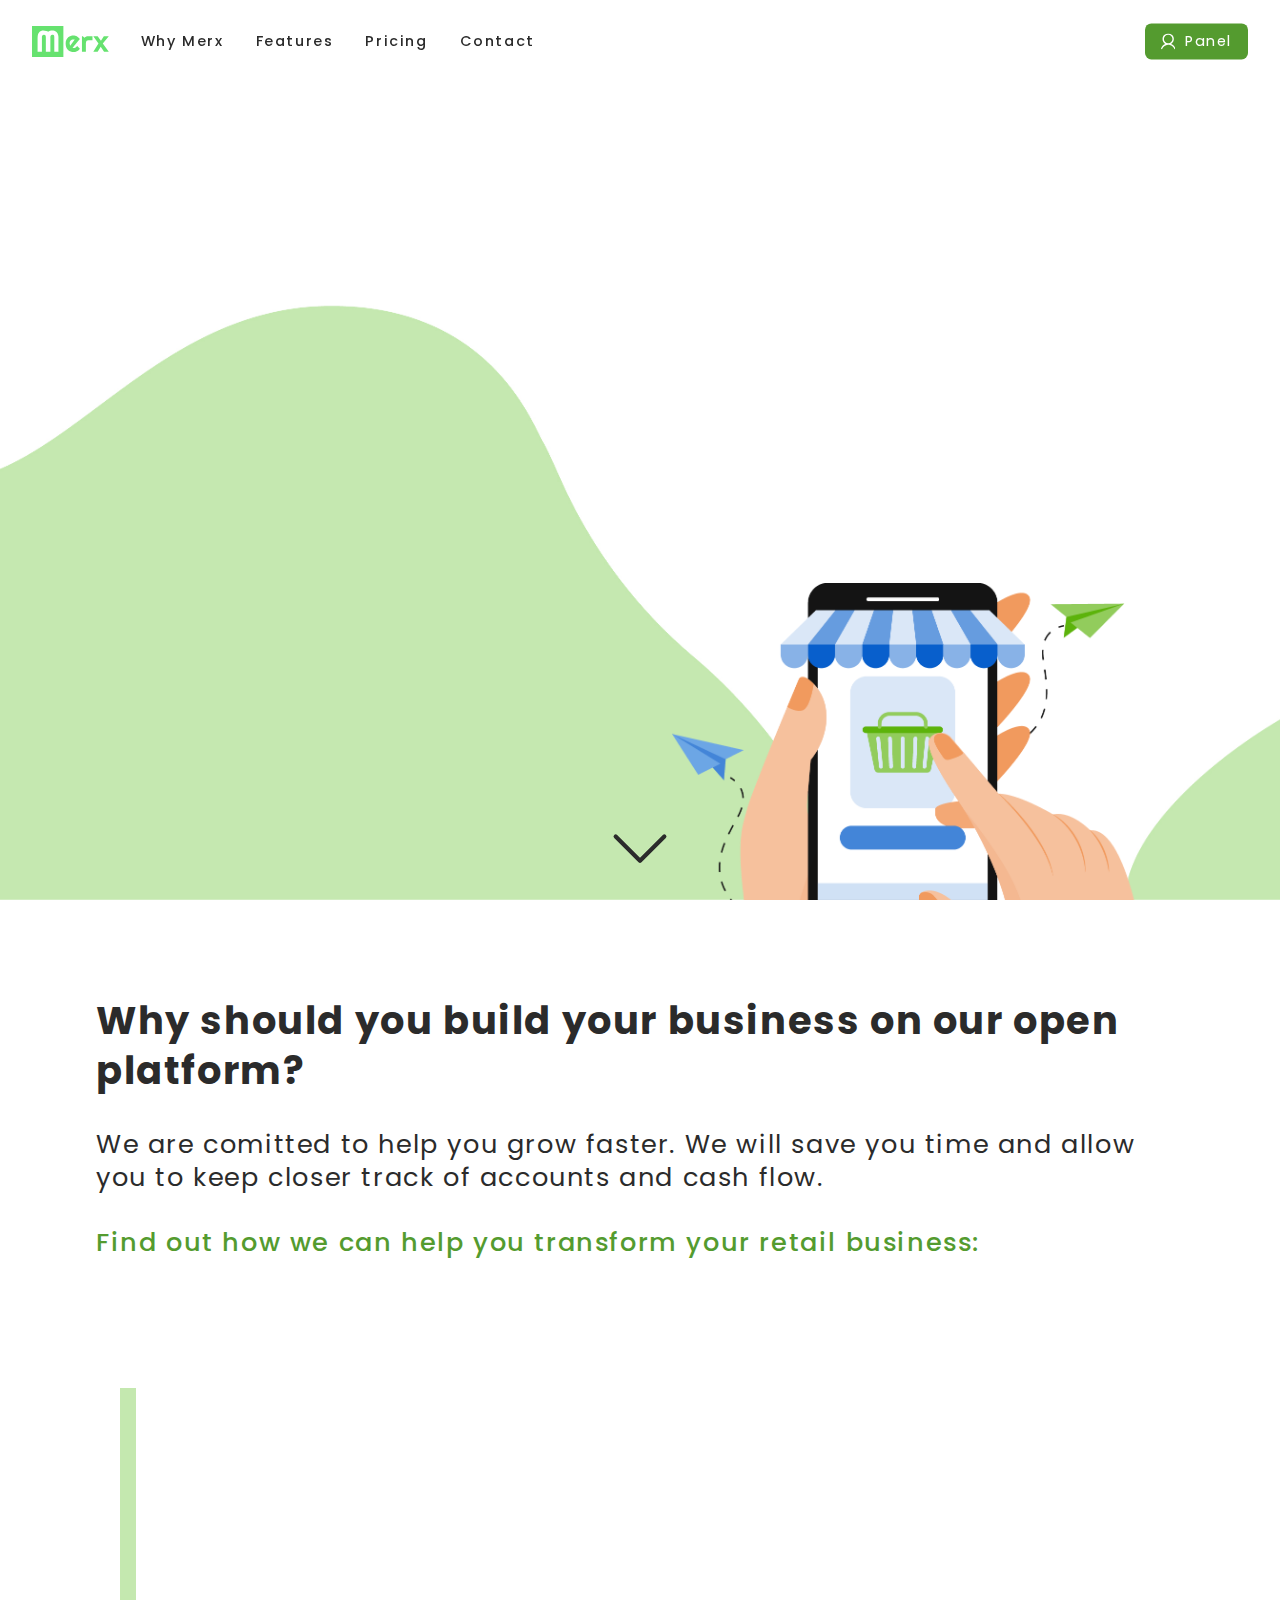
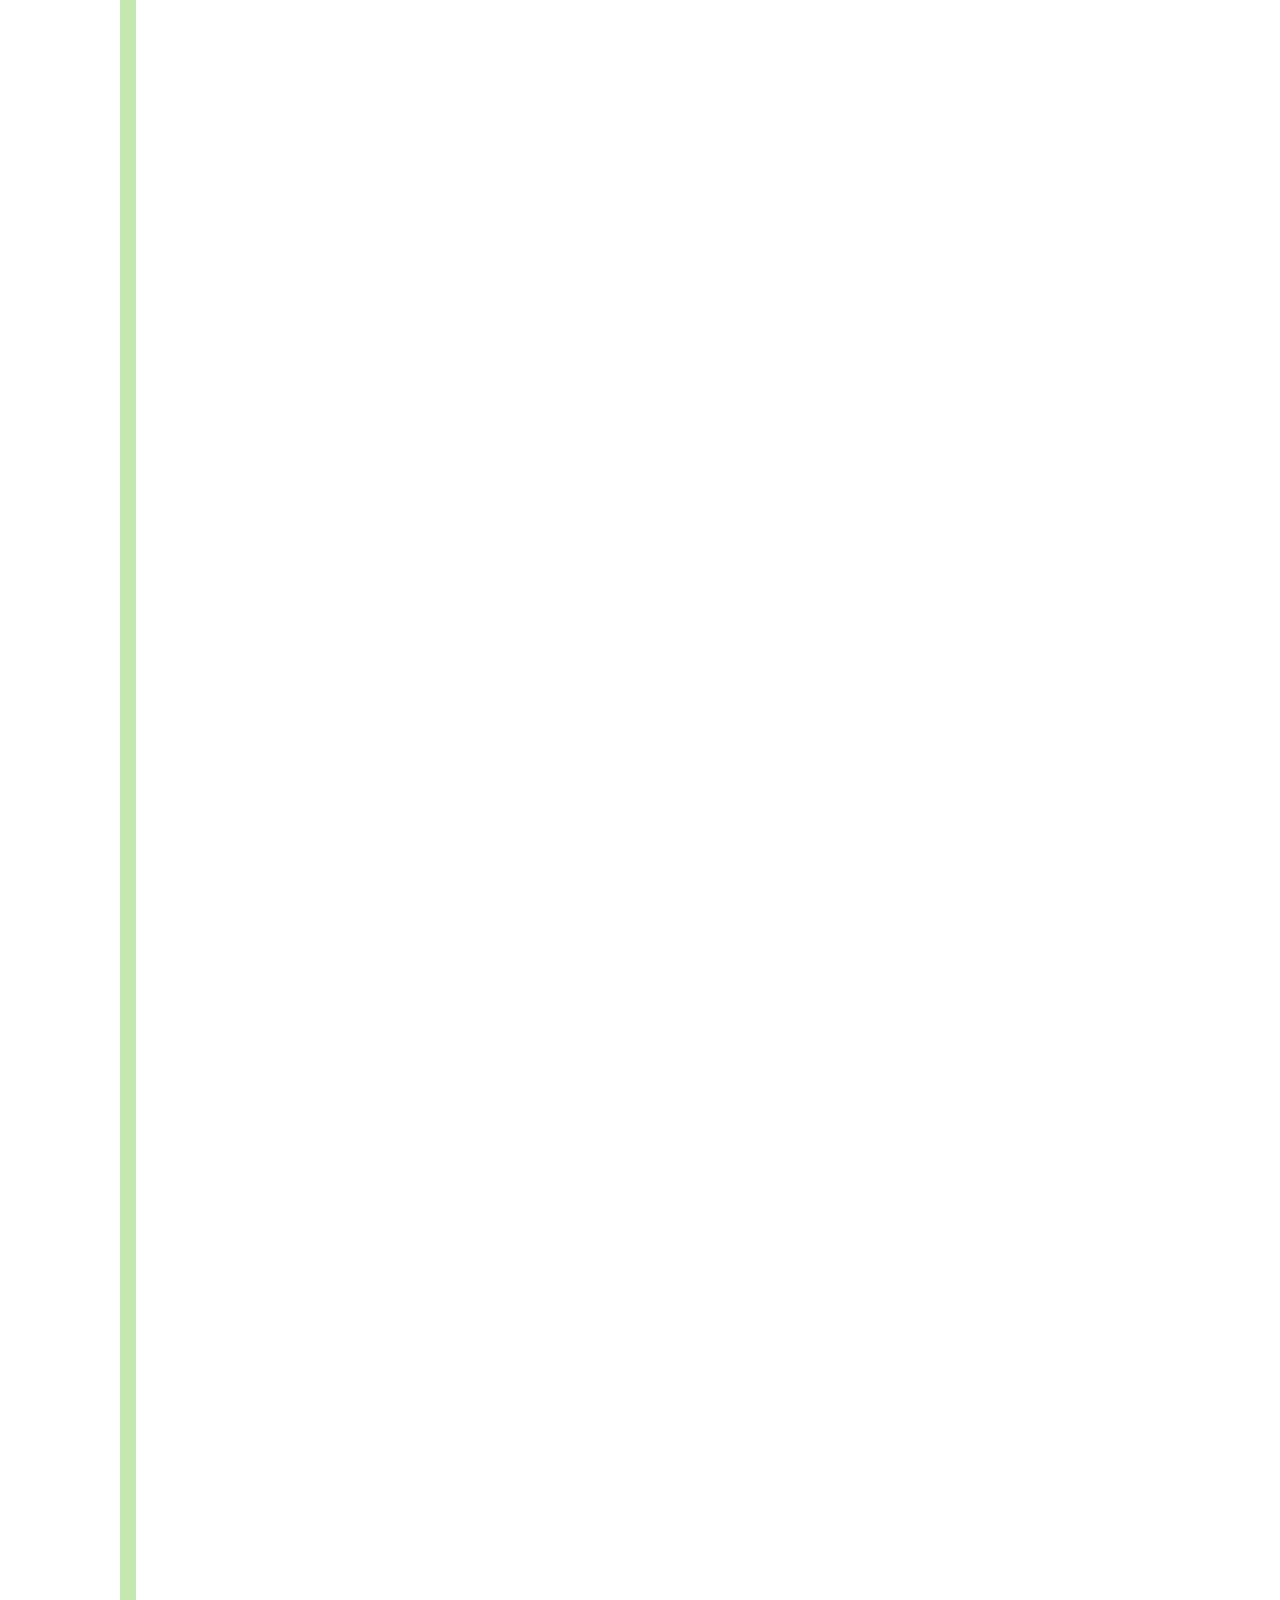
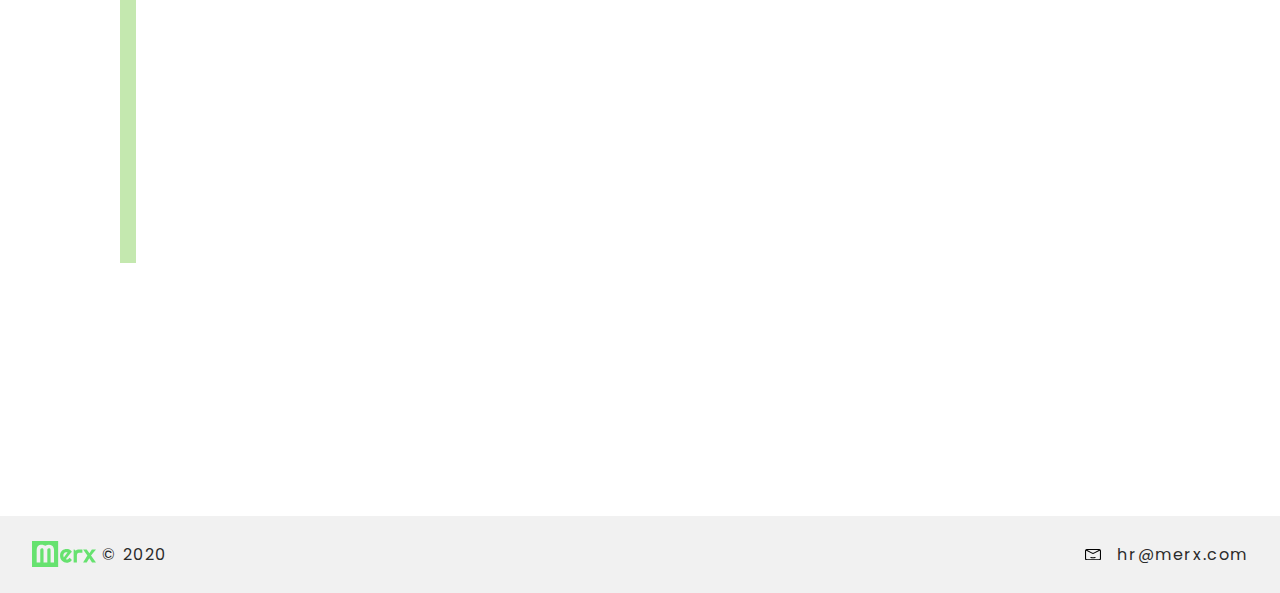
==== commit 872e1c05: "avance 4/9" ====
--- a/index.html
+++ b/index.html
@@ -3,7 +3,7 @@
 <head>
     <meta charset="UTF-8">
     <meta name="viewport" content="width=device-width, initial-scale=1.0">
-    <title>Project X</title>
+    <title>Merx</title>
     <link rel="stylesheet" href="css/styles.css">
     <link href="https://fonts.googleapis.com/css2?family=Poppins:wght@300;400;500;600;700&display=swap" rel="stylesheet">
     <link rel="stylesheet" href="https://unpkg.com/aos@next/dist/aos.css"/>
@@ -13,8 +13,17 @@
 
     <header id="header-main">
         <nav id="nav-main">
-            <h1>Project X</h1>
-            <a href="index.html" id="logo-mobile">LOGO</a>
+            <h1>Merx</h1>
+            <a href="index.html" id="logo-mobile">
+                <svg xmlns="http://www.w3.org/2000/svg" viewBox="0 0 372 153">
+                    <g id="Grupo_1" data-name="Grupo 1" transform="translate(-1401.5 -787.5)">
+                      <path id="Trazado_1" data-name="Trazado 1" class="cls-1" d="M1698.5,837.5l25,35-25,40h21l15-24,16,24h23l-29-40,29-35h-24l-14,21-16-21Z"/>
+                      <path id="Trazado_2" data-name="Trazado 2" class="cls-1" d="M1643.5,912.5h19v-38s0-13,4-16,28-2,28-2v-19h-20s-10-2-19,7a60.383,60.383,0,0,0-8-7h-4Z"/>
+                      <path id="Trazado_3" data-name="Trazado 3" class="cls-1" d="M1598.5,893.5s26-34,35-43c-8-11-16-14-23-16-20-4-45,7-46,36s19,43,39,43,30-16,30-16l-13-13C1609.5,898.5,1598.5,893.5,1598.5,893.5Zm-11-34c6-10,21-6,21-6l-22,30C1581.5,869.5,1584.5,863.5,1587.5,859.5Z"/>
+                      <path id="Trazado_4" data-name="Trazado 4" class="cls-1" d="M1401.5,787.5v153h152v-153Zm128,125h-20v-70c0-9.174-1-12-6.384-12.937-.482-.084-.981-.031-1.468-.074-11.148-.989-11.414,10.55-11.22,13.3.042.605.072,1.209.072,1.815v67.9h-22v-70c0-11-3.223-12.181-8.777-12.819-11.776.181-10.223,13.819-10.223,13.819v69h-21v-66c0-18,4-24,7-28,13-16,38-7,44-3,10-7,28-9,39,0s11,24,11,24Z"/>
+                    </g>
+                </svg>     
+            </a>
             <div id="nav-toggle">
                 <span id="line-one"></span>
                 <span id="line-two"></span>
@@ -22,10 +31,19 @@
             </div>
             <ul id="nav-list">
                 <li id="logo-li">
-                    <a href="index.html">LOGO</a>
+                    <a href="index.html">
+                        <svg xmlns="http://www.w3.org/2000/svg" viewBox="0 0 372 153">
+                            <g id="Grupo_1" data-name="Grupo 1" transform="translate(-1401.5 -787.5)">
+                              <path id="Trazado_1" data-name="Trazado 1" class="cls-1" d="M1698.5,837.5l25,35-25,40h21l15-24,16,24h23l-29-40,29-35h-24l-14,21-16-21Z"/>
+                              <path id="Trazado_2" data-name="Trazado 2" class="cls-1" d="M1643.5,912.5h19v-38s0-13,4-16,28-2,28-2v-19h-20s-10-2-19,7a60.383,60.383,0,0,0-8-7h-4Z"/>
+                              <path id="Trazado_3" data-name="Trazado 3" class="cls-1" d="M1598.5,893.5s26-34,35-43c-8-11-16-14-23-16-20-4-45,7-46,36s19,43,39,43,30-16,30-16l-13-13C1609.5,898.5,1598.5,893.5,1598.5,893.5Zm-11-34c6-10,21-6,21-6l-22,30C1581.5,869.5,1584.5,863.5,1587.5,859.5Z"/>
+                              <path id="Trazado_4" data-name="Trazado 4" class="cls-1" d="M1401.5,787.5v153h152v-153Zm128,125h-20v-70c0-9.174-1-12-6.384-12.937-.482-.084-.981-.031-1.468-.074-11.148-.989-11.414,10.55-11.22,13.3.042.605.072,1.209.072,1.815v67.9h-22v-70c0-11-3.223-12.181-8.777-12.819-11.776.181-10.223,13.819-10.223,13.819v69h-21v-66c0-18,4-24,7-28,13-16,38-7,44-3,10-7,28-9,39,0s11,24,11,24Z"/>
+                            </g>
+                        </svg>   
+                    </a>
                 </li>
                 <li id="why-li">
-                    <a href="#why">Why Project X</a>
+                    <a href="#why">Why Merx</a>
                     <span class="line"></span>
                 </li>
                 <li id="features-li">
@@ -264,7 +282,14 @@
     <footer>
 
         <div class="footer-info">
-            <p>LOGO</p>
+            <svg xmlns="http://www.w3.org/2000/svg" viewBox="0 0 372 153">
+                <g id="Grupo_1" data-name="Grupo 1" transform="translate(-1401.5 -787.5)">
+                  <path id="Trazado_1" data-name="Trazado 1" class="cls-1" d="M1698.5,837.5l25,35-25,40h21l15-24,16,24h23l-29-40,29-35h-24l-14,21-16-21Z"/>
+                  <path id="Trazado_2" data-name="Trazado 2" class="cls-1" d="M1643.5,912.5h19v-38s0-13,4-16,28-2,28-2v-19h-20s-10-2-19,7a60.383,60.383,0,0,0-8-7h-4Z"/>
+                  <path id="Trazado_3" data-name="Trazado 3" class="cls-1" d="M1598.5,893.5s26-34,35-43c-8-11-16-14-23-16-20-4-45,7-46,36s19,43,39,43,30-16,30-16l-13-13C1609.5,898.5,1598.5,893.5,1598.5,893.5Zm-11-34c6-10,21-6,21-6l-22,30C1581.5,869.5,1584.5,863.5,1587.5,859.5Z"/>
+                  <path id="Trazado_4" data-name="Trazado 4" class="cls-1" d="M1401.5,787.5v153h152v-153Zm128,125h-20v-70c0-9.174-1-12-6.384-12.937-.482-.084-.981-.031-1.468-.074-11.148-.989-11.414,10.55-11.22,13.3.042.605.072,1.209.072,1.815v67.9h-22v-70c0-11-3.223-12.181-8.777-12.819-11.776.181-10.223,13.819-10.223,13.819v69h-21v-66c0-18,4-24,7-28,13-16,38-7,44-3,10-7,28-9,39,0s11,24,11,24Z"/>
+                </g>
+            </svg>  
             <p>&copy; 2020</p>
         </div>
         <div class="footer-contacto">
@@ -275,8 +300,8 @@
                 <path id="Trazado_5" data-name="Trazado 5" d="M67.677,45.528A22.248,22.248,0,0,1,56.9,42.765L2.52,14.671,7.064,6.43,61.587,34.524a12.424,12.424,0,0,0,11.987,0L128.194,6.43l4.544,8.241L78.214,42.765a21.846,21.846,0,0,1-10.537,2.763Z" transform="translate(5.597 4.124)" fill="#000"/>
               </g>
           </svg>
-          <a href="mailto:hr@skysoftlab.com">
-            hr@projectx.com
+          <a href="mailto:hr@merx.com">
+            hr@merx.com
           </a>
         </div>
     </footer>
--- a/css/styles.css
+++ b/css/styles.css
@@ -23,6 +23,8 @@
   background-color: transparent;
   position: fixed;
   width: 100%;
+  top: 0;
+  left: 0;
   padding: .8rem 1rem;
   z-index: 1500000;
   -webkit-transition: all .2s ease-out; }
@@ -43,12 +45,11 @@
       top: 0;
       left: 0; }
     #header-main nav #logo-mobile {
-      display: none;
-      font-size: 1.1rem;
-      font-weight: 700;
-      line-height: 1;
-      letter-spacing: 0.05rem;
-      color: #2b2b2b; }
+      display: none; }
+      #header-main nav #logo-mobile svg {
+        width: 3rem; }
+        #header-main nav #logo-mobile svg path {
+          fill: #66E26F; }
     #header-main nav #nav-toggle {
       display: none; }
       #header-main nav #nav-toggle span {
@@ -77,9 +78,10 @@
         position: relative; }
         #header-main nav ul li:last-of-type {
           margin-right: 0; }
-        #header-main nav ul li#logo-li a {
-          font-weight: 700;
-          font-size: .6rem; }
+        #header-main nav ul li#logo-li svg {
+          width: 2.4rem; }
+          #header-main nav ul li#logo-li svg path {
+            fill: #66E26F; }
         #header-main nav ul li#panel-li {
           margin-right: 0;
           position: absolute;
@@ -132,6 +134,52 @@
   to {
     width: calc(100% + .4rem); } }
 
+footer {
+  display: flex;
+  flex-direction: row;
+  align-items: center;
+  justify-content: space-between;
+  width: 100%;
+  padding: .8rem 1rem;
+  background-color: #f1f1f1;
+  z-index: 52560000; }
+  footer p {
+    display: inline-block;
+    font-size: 0.5rem;
+    font-weight: 400;
+    line-height: 1.2;
+    letter-spacing: 0.05rem;
+    color: #2b2b2b; }
+  footer .footer-info {
+    display: flex;
+    flex-direction: row;
+    align-items: center;
+    justify-content: center; }
+    footer .footer-info p {
+      display: inline-block; }
+    footer .footer-info svg {
+      width: 2rem;
+      display: inline-block;
+      margin-right: .2rem; }
+      footer .footer-info svg path {
+        fill: #66E26F; }
+  footer .footer-contacto {
+    display: flex;
+    flex-direction: row;
+    align-items: center;
+    justify-content: center; }
+    footer .footer-contacto a {
+      display: inline-block;
+      font-size: 0.5rem;
+      font-weight: 400;
+      line-height: 1.2;
+      letter-spacing: 0.05rem;
+      color: #2b2b2b; }
+    footer .footer-contacto svg {
+      width: 0.5rem;
+      display: inline-block;
+      margin-right: 0.5rem; }
+
 #banner {
   position: relative;
   width: 100%;
@@ -140,7 +188,7 @@
   background-color: #fff;
   overflow-x: hidden;
   padding: 3.5rem;
-  background: url(../img/banner.jpg);
+  background: url(../img/banner-bg.jpg);
   background-size: cover;
   background-position: center;
   background-repeat: no-repeat;
@@ -317,49 +365,240 @@
     .item#six .item-text {
       margin-bottom: 2rem; }
 
-footer {
+.contact {
+  background-color: #fff;
   display: flex;
   flex-direction: row;
   align-items: center;
-  justify-content: space-between;
+  justify-content: space-between; }
+  .contact#sales {
+    margin-top: 2rem;
+    padding: 3.5rem;
+    background: url(../img/contacto-bg-2.jpg);
+    background-position: center;
+    background-repeat: no-repeat;
+    background-size: 100% 100%;
+    position: relative; }
+    .contact#sales #arrow-contacto {
+      position: absolute;
+      bottom: 4vh;
+      left: 50%;
+      transform: translateX(-50%);
+      -webkit-animation-name: moveUpDown;
+      -webkit-animation-duration: 1s;
+      -webkit-animation-iteration-count: infinite;
+      -webkit-animation-timing-function: ease-in-out; }
+      .contact#sales #arrow-contacto svg {
+        width: 1.2rem; }
+        .contact#sales #arrow-contacto svg path {
+          fill: none;
+          stroke: #2b2b2b;
+          stroke-linecap: round;
+          stroke-linejoin: round;
+          stroke-width: 10px; }
+    .contact#sales .contact-text h2 {
+      opacity: 0;
+      transform: translateX(-3rem);
+      -webkit-animation: slideRight 1s ease-out forwards; }
+    .contact#sales .contact-text p {
+      -webkit-animation: slideRight 1s ease-out forwards;
+      -webkit-animation-delay: .5s;
+      opacity: 0;
+      transform: translateX(-3rem); }
+  .contact#support {
+    padding: 3.5rem;
+    background: url(../img/contacto-bg.jpg);
+    background-size: 100% 100%;
+    background-position: center;
+    background-repeat: no-repeat; }
+    .contact#support .contact-img .bg-img {
+      left: -.6rem;
+      top: .3rem; }
+  .contact .contact-text {
+    width: 40%; }
+    .contact .contact-text h2 {
+      font-size: 1.2rem;
+      font-weight: 700;
+      line-height: 1.3;
+      letter-spacing: 0.05rem;
+      margin-bottom: .6rem;
+      color: #2b2b2b; }
+    .contact .contact-text p {
+      font-size: 0.6rem;
+      font-weight: 400;
+      line-height: 1.5;
+      letter-spacing: 0.05rem;
+      color: #2b2b2b;
+      margin-bottom: .6rem; }
+    .contact .contact-text a {
+      background-color: #549B2F;
+      padding: .4rem .6rem;
+      color: #fff;
+      font-size: 0.5rem;
+      font-weight: 400;
+      line-height: 1.5;
+      letter-spacing: 0.05rem;
+      border-radius: .1rem;
+      -webkit-transition: all .2s ease-out; }
+      .contact .contact-text a:hover {
+        background-color: #2b2b2b; }
+      .contact .contact-text a:nth-of-type(2) {
+        padding: .33rem .53rem;
+        color: #549B2F;
+        border: 0.07rem solid #549B2F;
+        background-color: transparent;
+        font-weight: 500;
+        margin-left: .2rem; }
+        .contact .contact-text a:nth-of-type(2):hover {
+          color: #2b2b2b;
+          border-color: #2b2b2b; }
+  .contact .contact-img {
+    width: 40%;
+    position: relative; }
+    .contact .contact-img .bg-img {
+      display: block;
+      position: absolute;
+      top: -.6rem;
+      left: .6rem;
+      width: 100%;
+      height: 100%;
+      background-color: #C4E8AF; }
+    .contact .contact-img img {
+      width: 100%;
+      position: relative; }
+
+#banner-features {
+  position: relative;
   width: 100%;
-  padding: .8rem 1rem;
-  background-color: #C4E8AF;
-  z-index: 52560000; }
-  footer p {
-    display: inline-block;
-    font-size: 0.5rem;
-    font-weight: 400;
-    line-height: 1.2;
-    letter-spacing: 0.05rem;
+  height: 100vh;
+  overflow-y: hidden;
+  background-color: #fff;
+  overflow-x: hidden;
+  padding: 3.5rem;
+  background: url(../img/features.jpeg);
+  background-size: cover;
+  background-position: center;
+  background-repeat: no-repeat;
+  display: flex;
+  flex-direction: row;
+  align-items: center;
+  justify-content: flex-start; }
+  #banner-features #banner-text {
+    width: 45%;
     color: #2b2b2b; }
-  footer .footer-info {
+    #banner-features #banner-text h2 {
+      font-size: 1.3rem;
+      font-weight: 700;
+      line-height: 1.3;
+      letter-spacing: 0.05rem;
+      margin-bottom: .6rem;
+      opacity: 0;
+      transform: translateX(-3rem);
+      -webkit-animation: slideRight 1s ease-out forwards; }
+    #banner-features #banner-text p {
+      font-size: 0.6rem;
+      font-weight: 400;
+      line-height: 1.5;
+      letter-spacing: 0.05rem;
+      opacity: 0;
+      transform: translateX(-3rem);
+      -webkit-animation: slideRight 1s ease-out forwards;
+      -webkit-animation-delay: .5s; }
+  #banner-features #arrow-banner {
+    position: absolute;
+    bottom: 4vh;
+    left: 50%;
+    transform: translateX(-50%);
+    -webkit-animation-name: moveUpDown;
+    -webkit-animation-duration: 1s;
+    -webkit-animation-iteration-count: infinite;
+    -webkit-animation-timing-function: ease-in-out; }
+    #banner-features #arrow-banner svg {
+      width: 1.8rem; }
+      #banner-features #arrow-banner svg path {
+        fill: none;
+        stroke: #000;
+        stroke-linecap: round;
+        stroke-linejoin: round;
+        stroke-width: 10px; }
+
+#main-features {
+  padding: 2.5rem 3rem; }
+
+.feature {
+  margin-bottom: 3rem;
+  position: relative; }
+  .feature:last-of-type {
+    margin-bottom: 0; }
+  .feature .feature-title {
     display: flex;
     flex-direction: row;
     align-items: center;
-    justify-content: center; }
-    footer .footer-info p {
-      display: inline-block; }
-    footer .footer-info svg {
-      width: 2.2rem;
-      display: inline-block;
-      margin-right: .2rem; }
-  footer .footer-contacto {
-    display: flex;
-    flex-direction: row;
-    align-items: center;
-    justify-content: center; }
-    footer .footer-contacto a {
-      display: inline-block;
+    justify-content: flex-start;
+    margin-bottom: 1.8rem; }
+    .feature .feature-title h3 {
+      font-size: 1.4rem;
+      font-weight: 700;
+      line-height: 1.5;
+      letter-spacing: 0.05rem;
+      color: #549B2F; }
+    .feature .feature-title .number {
+      position: relative; }
+      .feature .feature-title .number p {
+        font-size: 1rem;
+        font-weight: 700;
+        line-height: 1.8rem;
+        letter-spacing: 0.05rem;
+        color: white;
+        width: 1.8rem;
+        height: 1.8rem;
+        background-color: #549B2F;
+        border-radius: 50%;
+        text-align: center;
+        margin-right: .6rem; }
+      .feature .feature-title .number .back-next {
+        position: absolute;
+        top: 50%;
+        left: -2rem;
+        transform: translateY(-50%); }
+        .feature .feature-title .number .back-next a.up svg {
+          transform: rotate(180deg);
+          margin-bottom: 1rem; }
+        .feature .feature-title .number .back-next a.hidden {
+          pointer-events: none; }
+          .feature .feature-title .number .back-next a.hidden svg path {
+            stroke: #C4E8AF; }
+        .feature .feature-title .number .back-next svg {
+          width: 1rem; }
+          .feature .feature-title .number .back-next svg path {
+            fill: none;
+            stroke: #549B2F;
+            stroke-linecap: round;
+            stroke-linejoin: round;
+            stroke-width: 15px; }
+  .feature .feature-grid {
+    display: grid;
+    grid-template-columns: 1fr 1fr 1fr;
+    column-gap: 2rem;
+    row-gap: 1.6rem;
+    padding: 0 .5rem; }
+    .feature .feature-grid .feature-item h4 {
+      font-size: 0.8rem;
+      font-weight: 700;
+      line-height: 1.1;
+      letter-spacing: 0.05rem;
+      color: #2b2b2b;
+      margin-bottom: .5rem; }
+    .feature .feature-grid .feature-item p {
       font-size: 0.5rem;
       font-weight: 400;
-      line-height: 1.2;
+      line-height: 1.5;
       letter-spacing: 0.05rem;
       color: #2b2b2b; }
-    footer .footer-contacto svg {
-      width: 0.5rem;
-      display: inline-block;
-      margin-right: 0.5rem; }
+  .feature .item-anchor {
+    position: absolute;
+    top: -5rem;
+    left: 0; }
 
 #body-panel {
   background-color: #EFEFEF; }
@@ -827,4 +1066,92 @@
           font-size: .6rem;
           font-weight: 400;
           text-align: center;
-          padding: .5rem; } }
+          padding: .5rem; }
+  .contact {
+    display: flex;
+    flex-direction: column;
+    justify-content: center;
+    align-items: center;
+    overflow: hidden; }
+    .contact#sales {
+      margin-top: 3rem;
+      padding: 1.5rem;
+      background-position: left;
+      background-size: cover;
+      position: relative; }
+      .contact#sales #arrow-contacto {
+        display: none; }
+    .contact#support {
+      padding: 1.5rem;
+      background-position: right;
+      background-size: cover; }
+      .contact#support .contact-img {
+        order: 2; }
+      .contact#support .contact-text {
+        order: 1; }
+    .contact .contact-text {
+      width: 100%;
+      display: flex;
+      flex-direction: column;
+      justify-content: center;
+      align-items: center; }
+      .contact .contact-text p {
+        margin-bottom: 1rem; }
+      .contact .contact-text a {
+        width: 100%;
+        font-size: .6rem;
+        text-align: center; }
+        .contact .contact-text a:nth-of-type(2) {
+          margin-top: 1rem; }
+    .contact .contact-img {
+      width: 100%;
+      margin-top: 1.5rem; }
+      .contact .contact-img .bg-img {
+        display: none; }
+  #banner-features {
+    padding: 0 1.5rem;
+    background: url(../img/features-mobile.jpeg);
+    background-size: cover;
+    background-position: center;
+    background-repeat: no-repeat; }
+    #banner-features #banner-text {
+      width: 100%;
+      color: #fff; }
+      #banner-features #banner-text p {
+        font-size: .8rem; }
+    #banner-features #arrow-banner svg path {
+      stroke: #fff; }
+  #main-features {
+    padding: 1.5rem; }
+  .feature {
+    margin-bottom: 3rem; }
+    .feature:last-of-type {
+      margin-bottom: 0; }
+    .feature .feature-title {
+      display: flex;
+      flex-direction: row;
+      align-items: flex-start;
+      justify-content: flex-start; }
+      .feature .feature-title .number {
+        display: flex;
+        flex-direction: row;
+        align-items: center;
+        justify-content: center; }
+        .feature .feature-title .number .back-next {
+          position: relative;
+          top: 0;
+          left: 0;
+          transform: none;
+          order: 1;
+          margin-right: .8rem; }
+        .feature .feature-title .number p {
+          order: 2; }
+    .feature .feature-grid {
+      display: block;
+      padding: 0; }
+      .feature .feature-grid .feature-item {
+        margin-bottom: 1.5rem; }
+        .feature .feature-grid .feature-item:last-of-type {
+          margin-bottom: 0; }
+        .feature .feature-grid .feature-item p {
+          font-size: .6rem; } }
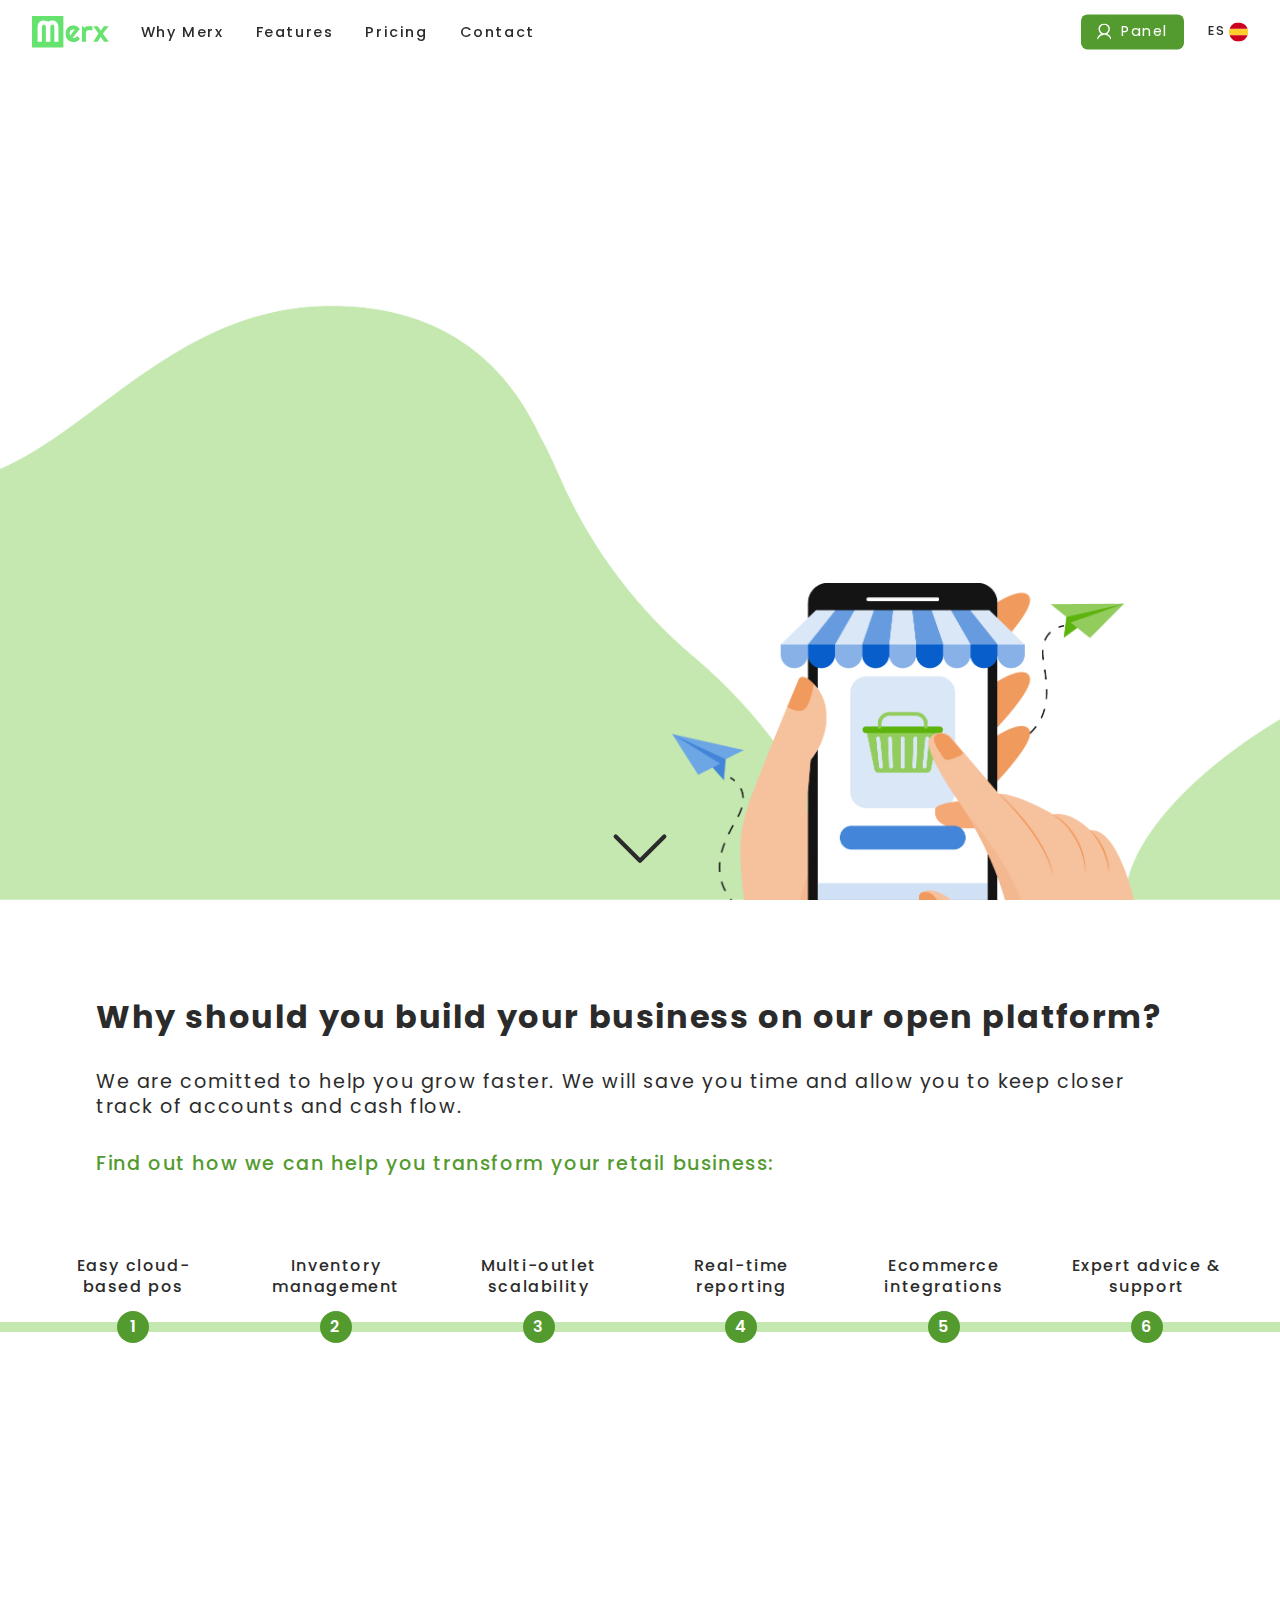
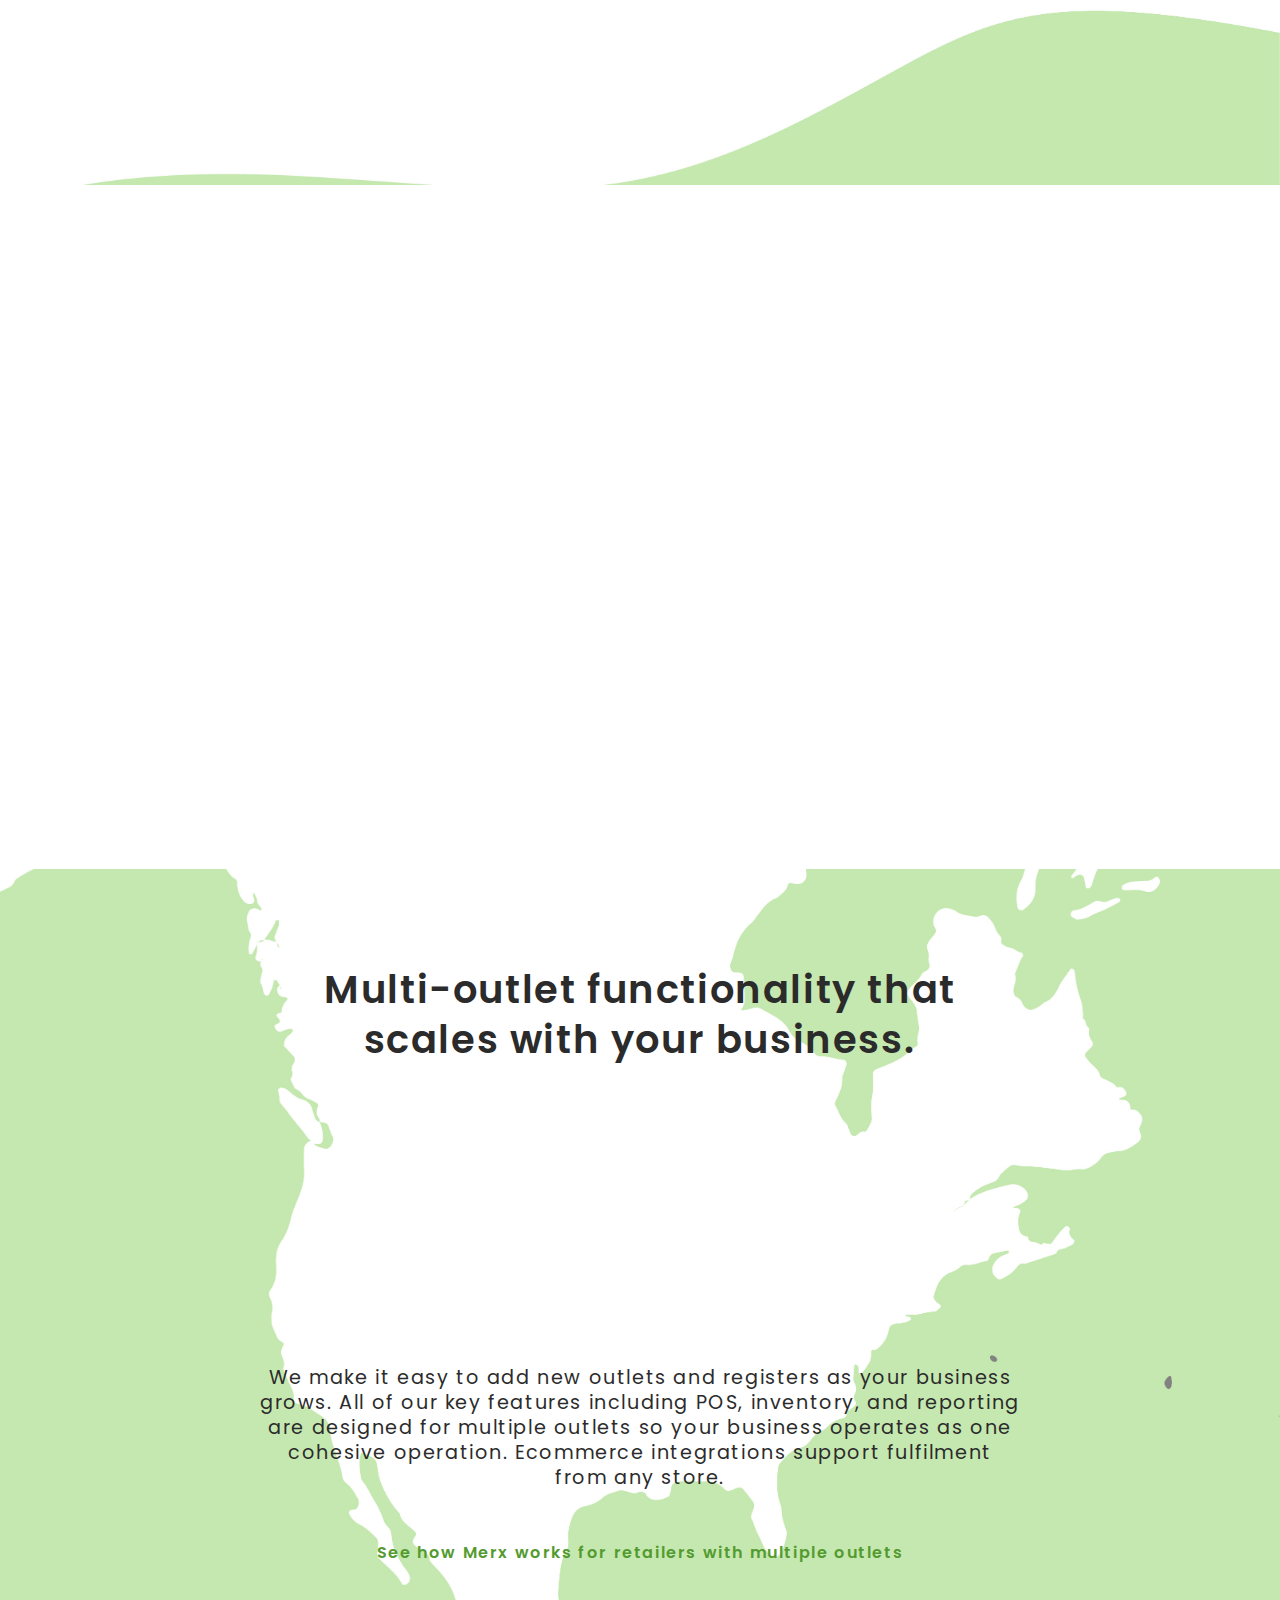
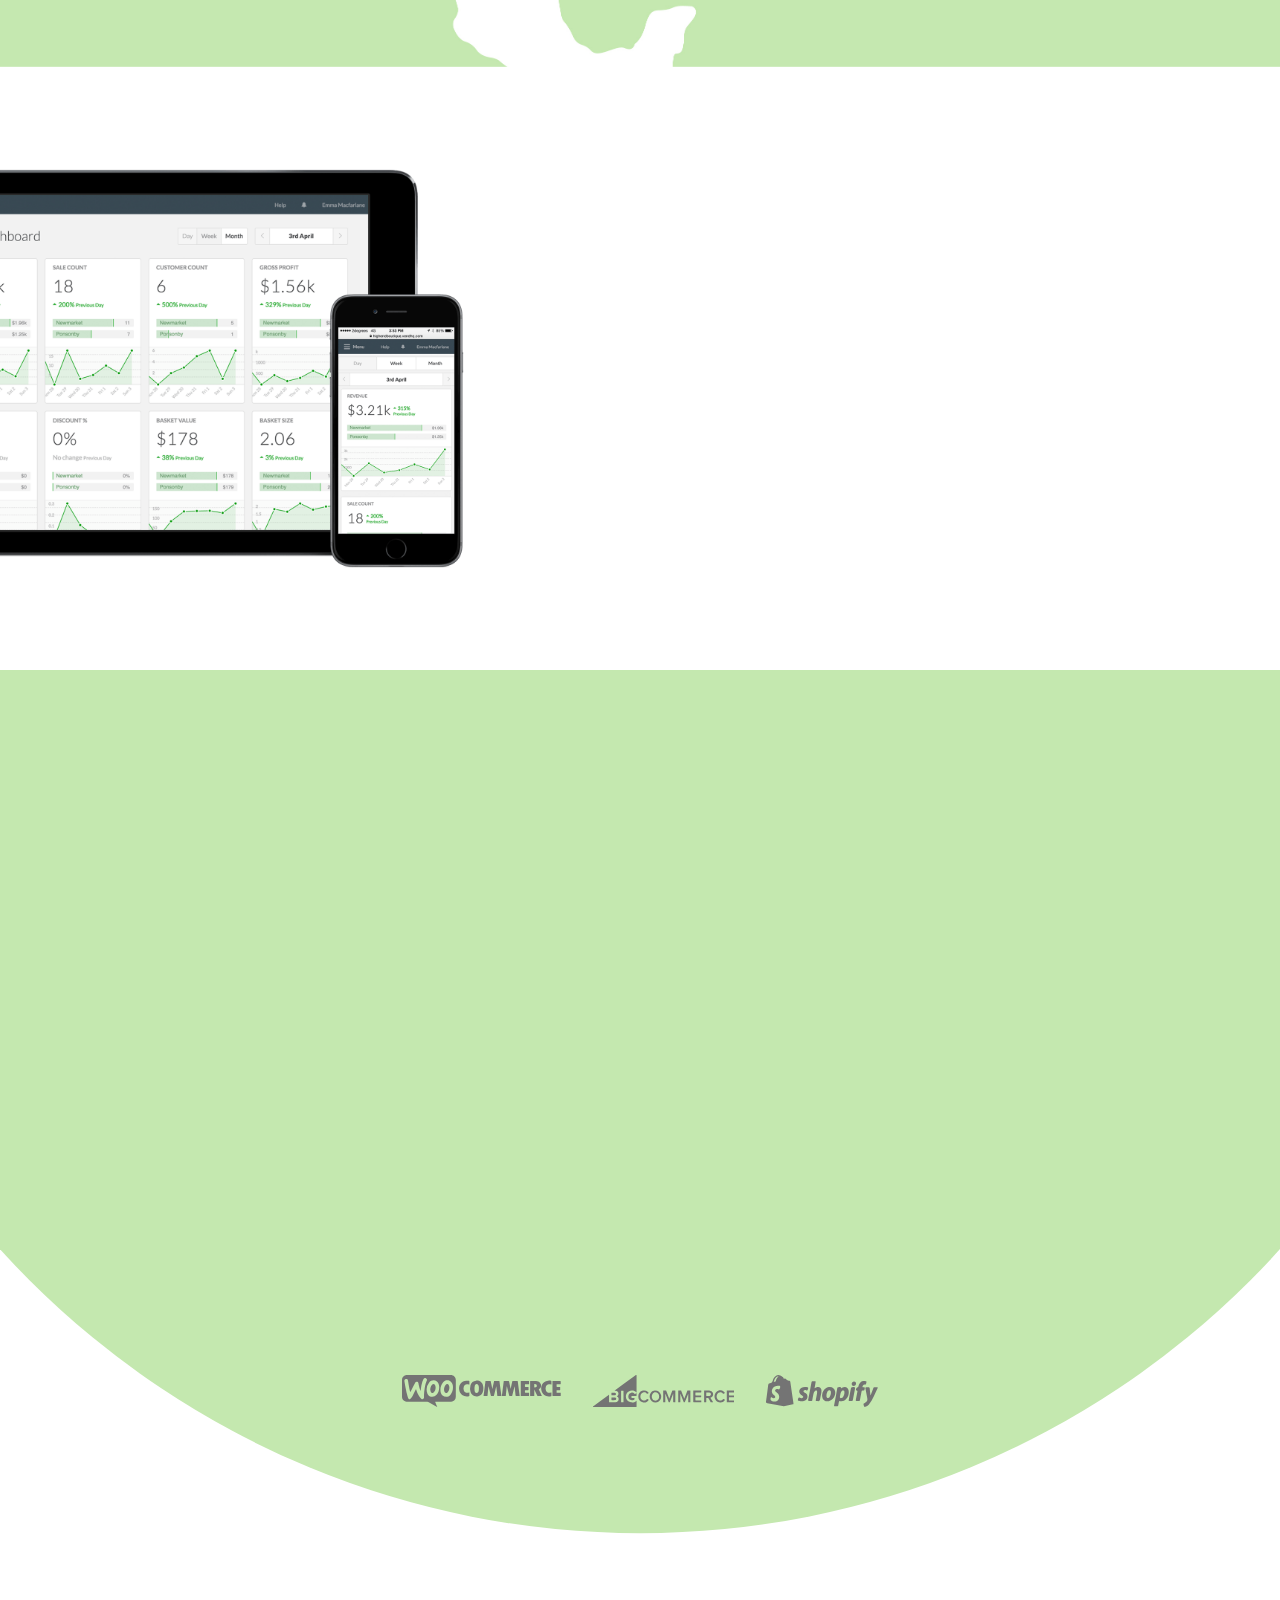
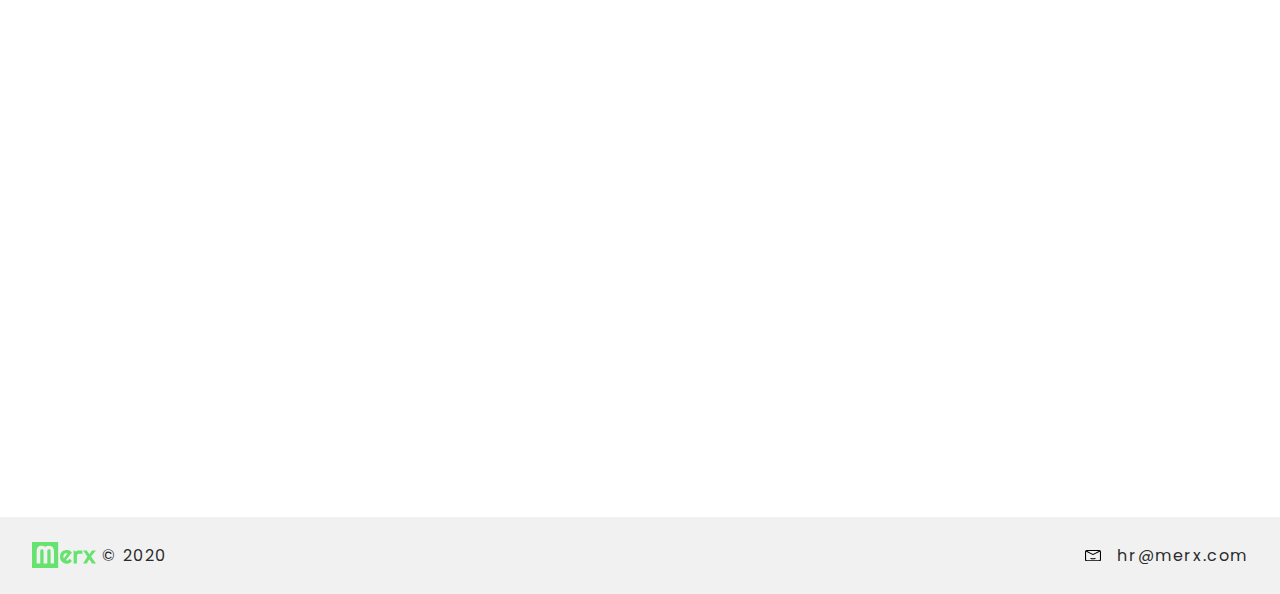
==== commit c5f91b46: "avance 8/9" ====
--- a/index.html
+++ b/index.html
@@ -8,6 +8,9 @@
     <link href="https://fonts.googleapis.com/css2?family=Poppins:wght@300;400;500;600;700&display=swap" rel="stylesheet">
     <link rel="stylesheet" href="https://unpkg.com/aos@next/dist/aos.css"/>
     <link rel="shortcut icon" type="image/png" href="img/icon.png">
+    <link rel="alternate" hreflang="x-default"
+    href="index.html">
+    <link rel="alternate" hreflang="es" href="../../industrias/retail.html">
 </head>
 <body>
 
@@ -59,7 +62,7 @@
                     <span class="line"></span>
                 </li>
                 <li id="panel-li">
-                    <a href="panel/home.html">
+                    <a href="panel/login.html">
                     <svg xmlns="http://www.w3.org/2000/svg" viewBox="0 0 361.955 399.825">
                         <defs>
                         </defs>
@@ -69,13 +72,23 @@
                     </a>
                 </li>
             </ul>
+            <a href="es/index.html" id="idioma">
+                <p>ES</p>
+                <svg xmlns="http://www.w3.org/2000/svg" viewBox="0 0 100 100">
+                  <g id="Grupo_420" data-name="Grupo 420" transform="translate(-1280.53 -2071.578)">
+                    <path id="Trazado_547" data-name="Trazado 547" d="M1380.53,2219v7.226c-.283.218-.171.537-.2.813a48.855,48.855,0,0,1-2.967,12.871c-.748,0-1.5-.013-2.244-.013h-82.85q-4.293,0-8.587.013c-.055-.117-.121-.231-.164-.353a50.058,50.058,0,0,1-2.846-20.791,49.321,49.321,0,0,1,3.01-13.646c.813,0,1.626.013,2.439.013q40.839,0,81.679,0,4.782,0,9.563-.013a46.65,46.65,0,0,1,2.383,8.622C1380.039,2215.493,1380.272,2217.25,1380.53,2219Z" transform="translate(0 -100.944)" fill="#ffd02d"/>
+                    <path id="Trazado_548" data-name="Trazado 548" d="M1387.135,2104.179q-4.782.007-9.563.013h-81.679c-.813,0-1.626-.009-2.439-.013.544-1.317,1.031-2.662,1.642-3.947a50.038,50.038,0,0,1,38-28.115,8.983,8.983,0,0,0,3.1-.539h8.008c.113.3.383.181.586.2a57.3,57.3,0,0,1,6.64,1.061,49.468,49.468,0,0,1,23.609,12.806A48.648,48.648,0,0,1,1387.135,2104.179Z" transform="translate(-9.768 0)" fill="#cc001e"/>
+                    <path id="Trazado_549" data-name="Trazado 549" d="M1387.134,2347.591a49.918,49.918,0,0,1-35.621,31.3,49.977,49.977,0,0,1-53.613-22.229,46.287,46.287,0,0,1-4.448-9.073q4.294-.007,8.587-.013h82.85C1385.638,2347.578,1386.386,2347.586,1387.134,2347.591Z" transform="translate(-9.767 -208.622)" fill="#cc001e"/>
+                  </g>
+                </svg> 
+            </a>
         </nav>
     </header>
 
     <div id="banner">
         <div id="banner-text">
             <h2>Upgrade your retail store for tomorrow</h2>
-            <p>Covid-19 is affecting retail globally. It's more important than ever to have a multi-channel retail business. Prepare for the retail resurgence with Projext X.</p>
+            <p>Covid-19 is affecting retail globally. It's more important than ever to have a multi-channel retail business. Prepare for the retail resurgence with Merx.</p>
         </div>
         <img src="img/banner.png" alt="">
         <a href="#why" id="arrow-banner">
@@ -95,188 +108,211 @@
         <p>Find out how we can help you transform your retail business:</p>
     </div>
 
-    <div id="items-list">
-        <span id="items-line"></span>
-        <div class="item" id="one" data-aos="fade-up">
+    <div id="nav-items-wrp">
+        <div id="nav-items">
+            <span id="items-line"></span>
+            <a href="#one-anchor" class="item">
+                <p>Easy cloud-based pos</p>
+                <p>1</p>
+            </a>
+            <a href="#two-anchor" class="item">
+                <p>Inventory management</p>
+                <p>2</p>
+            </a>
+            <a href="#three-anchor" class="item">
+                <p>Multi-outlet scalability</p>
+                <p>3</p>
+            </a>
+            <a href="#four-anchor" class="item">
+                <p>Real-time reporting</p>
+                <p>4</p>
+            </a>
+            <a href="#five-anchor" class="item">
+                <p>Ecommerce integrations</p>
+                <p>5</p>
+            </a>
+            <a href="#six-anchor" class="item">
+                <p>Expert advice & support</p>
+                <p>6</p>
+            </a>
+        </div>
+    </div>
+
+        <div id="pos">
             <span class="item-anchor" id="one-anchor"></span>
-            <div class="item-title">
-            <div class="number">
-                <p>1</p>
-                <div class="back-next">
-                    <a href="#one-anchor" class="up hidden">
-                        <svg xmlns="http://www.w3.org/2000/svg" viewBox="0 0 136.857 75.928">
-                            <defs>
-                            </defs>
-                            <path id="Trazado_5" data-name="Trazado 5" class="cls-1" d="M1513.2,84.4l57.822,57.822L1628.844,84.4" transform="translate(-1502.593 -73.793)"/>
-                        </svg>
-                    </a>
-                    <a href="#two-anchor">
-                        <svg xmlns="http://www.w3.org/2000/svg" viewBox="0 0 136.857 75.928">
-                            <defs>
-                            </defs>
-                            <path id="Trazado_5" data-name="Trazado 5" class="cls-1" d="M1513.2,84.4l57.822,57.822L1628.844,84.4" transform="translate(-1502.593 -73.793)"/>
-                        </svg>
-                    </a>
+            <h3 data-aos="fade-right">The world’s easiest POS to use.</h3>
+            <p class="text" data-aos="fade-right">We designed a user-friendly interface that’s fast to use and easy to learn, minimizing training time. Works seamlessly with existing or new hardware. All your data is synced to the cloud and accessible from anywhere.</p>
+            <a href="features.html#main-features" data-aos="fade-up">Learn more about Merx in-store point of sale</a>
+            <img src="img/tablet.png" alt="interface" data-aos="fade-up">
+            <div id="works-with" data-aos="fade-left">
+                <p>Works with</p>
+                <div>
+                <svg xmlns="http://www.w3.org/2000/svg" viewBox="0 0 399.9 400.094">
+                    <g id="Grupo_13" data-name="Grupo 13" transform="translate(-524.6 -7.962)">
+                      <path id="Trazado_36" data-name="Trazado 36" class="cls-1" d="M924.5,102.8v88.7c0,6.4-.1,6.5-6.4,6.6-53.8,1.1-107.5.6-161.3,1.2-14.3.1-28.6.3-43,.7-4.3.1-6-1.4-6-5.8q.15-74.85,0-149.8c0-4.4,1.7-5.8,5.8-6.4q55.8-7.95,111.6-16.1c31.4-4.6,62.8-9,94.1-13.8,4.7-.7,5.1,1.3,5.1,5Q924.55,57.95,924.5,102.8Z"/>
+                      <path id="Trazado_37" data-name="Trazado 37" class="cls-1" d="M816.6,218.5H916.9c7.5,0,7.5,0,7.5,7.3V401.5c0,7-.2,7.1-7.1,6.1q-65.85-9.3-131.8-18.7c-23.9-3.4-47.9-6.5-71.9-9.7-4.3-.6-5.9-2.4-5.9-6.9.1-49.3,0-98.6,0-148,0-5.7.3-5.9,6.1-5.9,34.4,0,68.6,0,102.8.1Z"/>
+                      <path id="Trazado_38" data-name="Trazado 38" class="cls-1" d="M689.4,296.6v73c0,5.9-.1,6-6,5.2q-45.75-6.15-91.5-12.5c-20.7-2.9-41.5-5.9-62.2-8.6-4.1-.5-5-2.2-5-5.9q.15-62.85,0-125.7c0-4.5,1.6-5.8,5.9-5.8,35.4.2,70.9-.2,106.3.4,15.7.3,31.4.4,47.1.5,4.4,0,5.5,1.8,5.5,5.8q-.15,36.9-.1,73.6Z"/>
+                      <path id="Trazado_39" data-name="Trazado 39" class="cls-1" d="M689.4,121.2v72.6c0,6-.2,6.2-6.3,6.2-12.9,0-25.9-.2-38.8.1-37.6.8-75.2.7-112.8.8-6.7,0-6.7,0-6.7-6.7q0-61.95-.2-123.9c0-4.7,1.5-6.5,6.1-7.1,38.9-5.2,77.8-10.6,116.8-15.9,11.7-1.6,23.5-3.2,35.3-4.7,6.7-.8,6.8-.7,6.8,6.4C689.4,73.1,689.4,97.2,689.4,121.2Z"/>
+                    </g>
+                </svg>
+                <svg id="Grupo_12" data-name="Grupo 12" xmlns="http://www.w3.org/2000/svg" viewBox="0 0 400.075 400.075">
+                    <path id="Trazado_31" data-name="Trazado 31" class="cls-1" d="M200.8,0h86.3C351.7.1,399.9,48.4,400,113.2q.15,86.85,0,173.6c-.1,64.7-48.3,113.1-112.9,113.2q-86.85.15-173.6,0C48.1,399.9.1,351.7,0,286.3V113.7C.1,48.2,48.1.1,113.4,0ZM379.4,200c0-29.4.2-58.8,0-88.3-.4-53.2-37.9-90.9-91.2-91.1q-88.2-.3-176.5,0c-53.2.2-90.9,37.9-91.1,91.1q-.3,88.2,0,176.5c.2,53.2,37.9,90.9,91.1,91.1q88.2.3,176.5,0c53.2-.2,90.7-37.9,91.1-91.1C379.6,258.8,379.4,229.4,379.4,200Z"/>
+                    <path id="Trazado_32" data-name="Trazado 32" class="cls-1" d="M227.6,202.5c0,43.2-30,69-69.3,59.3-16.8-4.1-28.5-14.6-34.5-30.7-7.6-20.3-7.4-40.7,1.7-60.5s27.7-30.2,50.7-28.9c23,1.2,40,13.5,47.2,34.3A81.672,81.672,0,0,1,227.6,202.5Zm-20.2-.7c-.7-5.3-.9-10.7-2.2-15.8-4.5-17-15.8-25.5-32.7-25.2-16.5.2-26.8,8.7-31.3,25.7a61.746,61.746,0,0,0,1.2,36.6c4.9,13.8,16.1,21.6,30.5,21.8,14.8.1,25.4-7.2,30.8-21.2C206.4,216.5,207,209.3,207.4,201.8Z"/>
+                    <path id="Trazado_33" data-name="Trazado 33" class="cls-1" d="M287.9,263.8c-15.7-1-31.8-4.6-40.2-22.1-1.8-3.7-6-9.8-.2-12.2,5.1-2.1,13.1-4.3,17.1,2.8,8.3,14.8,21.6,13.9,35.1,11.9,7.3-1.1,13-5.2,13.6-13.8.6-8.2-4.3-12.4-11.1-14.6-9.2-3-18.7-5.1-27.9-7.9-18.3-5.5-27.4-16.3-27.1-31.6.3-16.4,11.3-28.9,29.5-33.3,21.4-5.2,43.4,2.6,51.6,18.8,2.1,4.2,7.4,10.4.3,13.7-5.7,2.7-12.8,3.2-17.3-4.6-6.5-11.1-19.7-14.8-32.3-9.9-6.3,2.5-11,6.4-11.1,13.9-.1,7.3,4.7,10.9,10.7,12.8,12.1,3.9,24.5,6.6,36.4,11,11.1,4.1,18,12.6,19,24.9,1,13.3-3.4,24.4-14.8,32C310.2,261.5,300.1,263.5,287.9,263.8Z"/>
+                    <path id="Trazado_34" data-name="Trazado 34" class="cls-1" d="M88.9,217.4c0,11.7-.2,23.4,0,35.1.1,6.6-3.2,8.7-9.3,8.7-6.4,0-10-1.8-9.9-9.1.3-23.4.2-46.8,0-70.2-.1-6.7,2.1-9.6,9.2-9.7,7.5-.1,10.1,3,10,10.1C88.7,194,88.9,205.7,88.9,217.4Z"/>
+                    <path id="Trazado_35" data-name="Trazado 35" class="cls-1" d="M79.1,136.5c6.8.9,11.6,4.3,11.6,11.3S86,158.9,79.1,158.9c-6.8-.1-11.6-3.9-11.6-11.1C67.4,140.5,72.4,137.4,79.1,136.5Z"/>
+                </svg>
                 </div>
             </div>
-            <div class="h3-wrapper">
-            <h3>Fast and easy cloud-based pos</h3>
-            </div>
-            </div>
-            <div class="item-text">
-                <p>We designed a user-friendly interface that’s fast to use and easy to learn, minimizing training time. Works seamlessly with existing or new hardware. All your data is synced to the cloud and accessible from anywhere.</p>
-            </div>
-        </div>
-        <div class="item" id="two" data-aos="fade-up">
+        </div>
+        <div id="inventory" >
             <span class="item-anchor" id="two-anchor"></span>
-            <div class="item-title">
-            <div class="number">
-                <p>2</p>
-                <div class="back-next">
-                    <a href="#one-anchor" class="up">
-                        <svg xmlns="http://www.w3.org/2000/svg" viewBox="0 0 136.857 75.928">
-                            <defs>
-                            </defs>
-                            <path id="Trazado_5" data-name="Trazado 5" class="cls-1" d="M1513.2,84.4l57.822,57.822L1628.844,84.4" transform="translate(-1502.593 -73.793)"/>
-                        </svg>
-                    </a>
-                    <a href="#three-anchor">
-                        <svg xmlns="http://www.w3.org/2000/svg" viewBox="0 0 136.857 75.928">
-                            <defs>
-                            </defs>
-                            <path id="Trazado_5" data-name="Trazado 5" class="cls-1" d="M1513.2,84.4l57.822,57.822L1628.844,84.4" transform="translate(-1502.593 -73.793)"/>
-                        </svg>
-                    </a>
+            <div class="item-text">
+                <h3 data-aos="fade-right">Powerful inventory management to maximize your profits.</h3>
+                <p class="text" data-aos="fade-right">Manage inventory across multiple outlets with a centralised product catalog, accessible from your POS, back-office, or on the road. Edit products in bulk. Automatically reorder stock. Create variants and composites. Print labels and barcodes. We’ve even simplified stock-taking with our free app.</p>
+                <a href="features.html#five" data-aos="fade-right">See how Merx makes your products work for you</a>
+            </div>
+            <div id="gallery" data-aos="fade-left">
+            <svg xmlns="http://www.w3.org/2000/svg" viewBox="0 0 186.864 249.742">
+                <g id="Grupo_25" data-name="Grupo 25" transform="translate(-1011.136 -86.258)">
+                  <g id="Grupo_24" data-name="Grupo 24">
+                    <path id="Trazado_51" data-name="Trazado 51" class="cls-1" d="M1156,336a42,42,0,1,1,42-42A42.047,42.047,0,0,1,1156,336Zm0-78a36,36,0,1,0,36,36A36.04,36.04,0,0,0,1156,258Z"/>
+                  </g>
+                  <path id="Trazado_52" data-name="Trazado 52" class="cls-1" d="M1183.718,211.333q-24.593-47.877-48.889-95.9c-3.455-6.8-6.271-13.943-10.365-20.409-5.362-8.47-14.377-11.078-23.237-6.593q-39.921,20.209-79.746,40.608a18.888,18.888,0,0,0-6.979,5.664c-5.076,7.016-3.817,13.991-.143,21.136q29.16,56.7,58.151,113.492a44.531,44.531,0,0,0,19.048,19.414,84.208,84.208,0,0,0,16.258,6.224l19.967,6.381c7.463,2.4,14.055,4.51,20.6,6.735,8.626,2.934,19.641-1.991,22.379-11.469,2.445-8.463,5.093-16.87,7.838-25.247A31.9,31.9,0,0,0,1156,262c-.518,0-1.032.015-1.544.039a15.717,15.717,0,0,1-.655,3.052,16.234,16.234,0,0,1-19.133,10.747l-.107-.022c-.541-.125-1.081-.275-1.62-.455a17.3,17.3,0,0,1-2.226-.94l-.01.013c-7.3-3.785-8.551-12.129-8.592-12.418a17.132,17.132,0,0,1,.861-7.094,16.083,16.083,0,0,1,26.623-6.467,45.784,45.784,0,0,1,33.773,8.6q1.59-4.7,3.19-9.4C1190.855,235.039,1189.776,223.126,1183.718,211.333Zm-58.289-69.771a2.414,2.414,0,1,1,2.24,4.277l-46.829,24.522a2.414,2.414,0,1,1-2.24-4.277Zm-84.551,7.563a2.414,2.414,0,0,1-1.122-4.553l71.05-37.206a2.414,2.414,0,0,1,2.24,4.278L1042,148.85A2.4,2.4,0,0,1,1040.878,149.125Zm22.788,10.3a2.414,2.414,0,0,1-1.122-4.553l53.288-27.9a2.414,2.414,0,1,1,2.24,4.277l-53.288,27.9A2.406,2.406,0,0,1,1063.666,159.421Zm12.208,35.072a2.414,2.414,0,1,1-2.24-4.277l59.747-31.287a2.414,2.414,0,1,1,2.24,4.277Zm67.7-13.92-48.444,25.368a2.414,2.414,0,1,1-2.24-4.277l48.444-25.368a2.414,2.414,0,1,1,2.24,4.277Z"/>
+                </g>
+            </svg>
+            <span></span>
+            <img src="img/phone.png" alt="">
+            </div>
+        </div>
+        <div id="multi">
+            <span class="item-anchor" id="three-anchor"></span>
+            <div class="item-text">
+                <h3>Multi-outlet functionality that scales with your business.</h3>
+                <div id="shops">
+                    <div class="first">
+                    <svg xmlns="http://www.w3.org/2000/svg" viewBox="0 0 198.651 173.918" id="one">
+                        <g id="Grupo_26" data-name="Grupo 26" transform="translate(-768.323 -119.688)">
+                          <path id="Trazado_53" data-name="Trazado 53" class="cls-1" d="M966.975,175.25v5.816c-.154.558-.33,1.112-.46,1.677a28.183,28.183,0,0,1-14.936,19.467c-1.342.7-1.532,1.687-1.531,3q.036,27.618.016,55.235c0,9.174.014,18.348-.012,27.521-.01,3.363-2.009,5.407-5.37,5.611-.579.035-1.162.022-1.744.022q-75.294,0-150.588,0c-5.277,0-7-1.7-7-6.9q0-40.6.016-81.206c0-1.52-.207-2.619-1.772-3.461-8.6-4.629-13.554-11.9-15.09-21.514a11.893,11.893,0,0,1,1.446-8.172q14.01-24.355,27.768-48.854a6.725,6.725,0,0,1,6.4-3.8q63.568.039,127.138,0a6.664,6.664,0,0,1,6.411,3.8c2.53,4.652,5.212,9.222,7.823,13.83Q956.239,156.281,966.975,175.25ZM899.767,283.311c12.535,0,25.07-.028,37.606.03,1.844.009,2.549-.6,2.505-2.461-.089-3.746-.024-7.495-.024-11.242q0-30.435,0-60.868c0-3.016-.009-3.017-3.048-3.4-.256-.033-.512-.071-.769-.092a27.523,27.523,0,0,1-19.776-10.506c-1.228-1.5-1.737-1.236-2.81.113-11.179,14.045-33.081,14.017-44.3,0-1.385-1.731-1.36-1.71-2.859.08a28.607,28.607,0,0,1-43.225,1.238c-.824-.879-1.3-2.5-2.49-2.518-1.216-.02-1.679,1.62-2.5,2.5a29.117,29.117,0,0,1-20.637,9.323c-1.622.073-2.07.766-2.068,2.286q.045,36.637-.009,73.274c0,1.836.712,2.338,2.419,2.3,3.746-.086,7.495-.023,11.243-.027,3.156,0,3.16-.006,3.16-3.256,0-15.766.114-31.534-.036-47.3-.114-12.009,8.755-19.155,18.479-18.578,4.443.264,8.914.066,13.372.072a12.819,12.819,0,0,1,3.446.462,16.667,16.667,0,0,1,12.666,16.536c.047,16.476.015,32.953.021,49.43,0,2.545.066,2.613,2.615,2.614Q881.254,283.316,899.767,283.311ZM867.721,170.1h81.993c2.688,0,2.69-.005,1.329-2.4q-10.154-17.859-20.279-35.733a3.374,3.374,0,0,0-3.352-1.984q-59.7.06-119.4,0a3.377,3.377,0,0,0-3.357,1.976c-6.746,11.993-13.564,23.945-20.357,35.911-1.26,2.218-1.253,2.229,1.239,2.23Zm-17.6,86.5c0-8.14.03-16.28-.011-24.42-.024-4.934-2.609-7.74-7.383-7.881-4.325-.128-8.66-.139-12.984.006-4.7.158-7.246,2.885-7.25,7.531-.014,16.345.018,32.69-.038,49.034-.007,1.85.563,2.492,2.441,2.472,7.557-.082,15.117-.029,22.675-.036,2.5,0,2.55-.059,2.551-2.673Q850.125,268.62,850.118,256.6Zm88.436-76.211c-5.233,0-10.467-.009-15.7.005-2.253,0-2.472.341-1.756,2.518a18.46,18.46,0,0,0,34.8.119c.765-2.237.505-2.631-1.838-2.637C948.892,180.383,943.723,180.392,938.554,180.392Zm-47.2-.019c-5.294,0-10.588.043-15.881-.025-1.667-.021-2.2.441-1.706,2.136,2.076,7.178,9.837,12.837,17.633,12.771,7.941-.067,15.45-5.641,17.507-12.926.409-1.451.092-1.994-1.477-1.977C902.077,180.409,896.718,180.374,891.359,180.373Zm-94.205,0c-5.3,0-10.595-.013-15.893.006-2.18.007-2.4.339-1.761,2.39,2.232,7.143,9.729,12.508,17.45,12.489,7.757-.019,15.253-5.377,17.467-12.485.64-2.055.419-2.387-1.757-2.394C807.492,180.361,802.323,180.374,797.154,180.374Zm47.11,0c-5.425,0-10.85.035-16.275-.022-1.6-.017-1.858.56-1.448,1.991,2.087,7.284,9.625,12.863,17.541,12.912,7.763.049,15.378-5.426,17.545-12.613.595-1.973.4-2.257-1.67-2.264C854.726,180.363,849.495,180.373,844.264,180.374Z"/>
+                          <path id="Trazado_54" data-name="Trazado 54" class="cls-1" d="M896.029,214.241c4.069,0,8.149.186,12.206-.041a13.742,13.742,0,0,1,14.827,13.089A200.035,200.035,0,0,1,923,248.778c-.653,8.164-4.923,12.589-13.064,13.154a198.607,198.607,0,0,1-27.878-.006c-8.187-.585-12.69-5.362-13.093-13.563a154.555,154.555,0,0,1,.176-22.258,13.232,13.232,0,0,1,12.937-11.843c.258-.007.516-.017.774-.017Q889.441,214.244,896.029,214.241Zm-.018,37.64c4.132,0,8.264.022,12.4-.007,3.177-.023,4.508-1.321,4.525-4.465q.048-9.3,0-18.6c-.015-3.1-1.372-4.509-4.515-4.528q-12.4-.076-24.792,0c-3.147.019-4.5,1.427-4.518,4.522q-.04,9.3,0,18.594c.015,3.164,1.32,4.449,4.506,4.472C887.747,251.9,891.879,251.881,896.011,251.881Z"/>
+                        </g>
+                    </svg>
+                    <svg xmlns="http://www.w3.org/2000/svg" viewBox="0 0 198.651 173.918" id="two">
+                        <g id="Grupo_26" data-name="Grupo 26" transform="translate(-768.323 -119.688)">
+                          <path id="Trazado_53" data-name="Trazado 53" class="cls-1" d="M966.975,175.25v5.816c-.154.558-.33,1.112-.46,1.677a28.183,28.183,0,0,1-14.936,19.467c-1.342.7-1.532,1.687-1.531,3q.036,27.618.016,55.235c0,9.174.014,18.348-.012,27.521-.01,3.363-2.009,5.407-5.37,5.611-.579.035-1.162.022-1.744.022q-75.294,0-150.588,0c-5.277,0-7-1.7-7-6.9q0-40.6.016-81.206c0-1.52-.207-2.619-1.772-3.461-8.6-4.629-13.554-11.9-15.09-21.514a11.893,11.893,0,0,1,1.446-8.172q14.01-24.355,27.768-48.854a6.725,6.725,0,0,1,6.4-3.8q63.568.039,127.138,0a6.664,6.664,0,0,1,6.411,3.8c2.53,4.652,5.212,9.222,7.823,13.83Q956.239,156.281,966.975,175.25ZM899.767,283.311c12.535,0,25.07-.028,37.606.03,1.844.009,2.549-.6,2.505-2.461-.089-3.746-.024-7.495-.024-11.242q0-30.435,0-60.868c0-3.016-.009-3.017-3.048-3.4-.256-.033-.512-.071-.769-.092a27.523,27.523,0,0,1-19.776-10.506c-1.228-1.5-1.737-1.236-2.81.113-11.179,14.045-33.081,14.017-44.3,0-1.385-1.731-1.36-1.71-2.859.08a28.607,28.607,0,0,1-43.225,1.238c-.824-.879-1.3-2.5-2.49-2.518-1.216-.02-1.679,1.62-2.5,2.5a29.117,29.117,0,0,1-20.637,9.323c-1.622.073-2.07.766-2.068,2.286q.045,36.637-.009,73.274c0,1.836.712,2.338,2.419,2.3,3.746-.086,7.495-.023,11.243-.027,3.156,0,3.16-.006,3.16-3.256,0-15.766.114-31.534-.036-47.3-.114-12.009,8.755-19.155,18.479-18.578,4.443.264,8.914.066,13.372.072a12.819,12.819,0,0,1,3.446.462,16.667,16.667,0,0,1,12.666,16.536c.047,16.476.015,32.953.021,49.43,0,2.545.066,2.613,2.615,2.614Q881.254,283.316,899.767,283.311ZM867.721,170.1h81.993c2.688,0,2.69-.005,1.329-2.4q-10.154-17.859-20.279-35.733a3.374,3.374,0,0,0-3.352-1.984q-59.7.06-119.4,0a3.377,3.377,0,0,0-3.357,1.976c-6.746,11.993-13.564,23.945-20.357,35.911-1.26,2.218-1.253,2.229,1.239,2.23Zm-17.6,86.5c0-8.14.03-16.28-.011-24.42-.024-4.934-2.609-7.74-7.383-7.881-4.325-.128-8.66-.139-12.984.006-4.7.158-7.246,2.885-7.25,7.531-.014,16.345.018,32.69-.038,49.034-.007,1.85.563,2.492,2.441,2.472,7.557-.082,15.117-.029,22.675-.036,2.5,0,2.55-.059,2.551-2.673Q850.125,268.62,850.118,256.6Zm88.436-76.211c-5.233,0-10.467-.009-15.7.005-2.253,0-2.472.341-1.756,2.518a18.46,18.46,0,0,0,34.8.119c.765-2.237.505-2.631-1.838-2.637C948.892,180.383,943.723,180.392,938.554,180.392Zm-47.2-.019c-5.294,0-10.588.043-15.881-.025-1.667-.021-2.2.441-1.706,2.136,2.076,7.178,9.837,12.837,17.633,12.771,7.941-.067,15.45-5.641,17.507-12.926.409-1.451.092-1.994-1.477-1.977C902.077,180.409,896.718,180.374,891.359,180.373Zm-94.205,0c-5.3,0-10.595-.013-15.893.006-2.18.007-2.4.339-1.761,2.39,2.232,7.143,9.729,12.508,17.45,12.489,7.757-.019,15.253-5.377,17.467-12.485.64-2.055.419-2.387-1.757-2.394C807.492,180.361,802.323,180.374,797.154,180.374Zm47.11,0c-5.425,0-10.85.035-16.275-.022-1.6-.017-1.858.56-1.448,1.991,2.087,7.284,9.625,12.863,17.541,12.912,7.763.049,15.378-5.426,17.545-12.613.595-1.973.4-2.257-1.67-2.264C854.726,180.363,849.495,180.373,844.264,180.374Z"/>
+                          <path id="Trazado_54" data-name="Trazado 54" class="cls-1" d="M896.029,214.241c4.069,0,8.149.186,12.206-.041a13.742,13.742,0,0,1,14.827,13.089A200.035,200.035,0,0,1,923,248.778c-.653,8.164-4.923,12.589-13.064,13.154a198.607,198.607,0,0,1-27.878-.006c-8.187-.585-12.69-5.362-13.093-13.563a154.555,154.555,0,0,1,.176-22.258,13.232,13.232,0,0,1,12.937-11.843c.258-.007.516-.017.774-.017Q889.441,214.244,896.029,214.241Zm-.018,37.64c4.132,0,8.264.022,12.4-.007,3.177-.023,4.508-1.321,4.525-4.465q.048-9.3,0-18.6c-.015-3.1-1.372-4.509-4.515-4.528q-12.4-.076-24.792,0c-3.147.019-4.5,1.427-4.518,4.522q-.04,9.3,0,18.594c.015,3.164,1.32,4.449,4.506,4.472C887.747,251.9,891.879,251.881,896.011,251.881Z"/>
+                        </g>
+                    </svg>
+                    </div>
+                    <div class="second">
+                    <svg xmlns="http://www.w3.org/2000/svg" viewBox="0 0 198.651 173.918" id="three">
+                        <g id="Grupo_26" data-name="Grupo 26" transform="translate(-768.323 -119.688)">
+                          <path id="Trazado_53" data-name="Trazado 53" class="cls-1" d="M966.975,175.25v5.816c-.154.558-.33,1.112-.46,1.677a28.183,28.183,0,0,1-14.936,19.467c-1.342.7-1.532,1.687-1.531,3q.036,27.618.016,55.235c0,9.174.014,18.348-.012,27.521-.01,3.363-2.009,5.407-5.37,5.611-.579.035-1.162.022-1.744.022q-75.294,0-150.588,0c-5.277,0-7-1.7-7-6.9q0-40.6.016-81.206c0-1.52-.207-2.619-1.772-3.461-8.6-4.629-13.554-11.9-15.09-21.514a11.893,11.893,0,0,1,1.446-8.172q14.01-24.355,27.768-48.854a6.725,6.725,0,0,1,6.4-3.8q63.568.039,127.138,0a6.664,6.664,0,0,1,6.411,3.8c2.53,4.652,5.212,9.222,7.823,13.83Q956.239,156.281,966.975,175.25ZM899.767,283.311c12.535,0,25.07-.028,37.606.03,1.844.009,2.549-.6,2.505-2.461-.089-3.746-.024-7.495-.024-11.242q0-30.435,0-60.868c0-3.016-.009-3.017-3.048-3.4-.256-.033-.512-.071-.769-.092a27.523,27.523,0,0,1-19.776-10.506c-1.228-1.5-1.737-1.236-2.81.113-11.179,14.045-33.081,14.017-44.3,0-1.385-1.731-1.36-1.71-2.859.08a28.607,28.607,0,0,1-43.225,1.238c-.824-.879-1.3-2.5-2.49-2.518-1.216-.02-1.679,1.62-2.5,2.5a29.117,29.117,0,0,1-20.637,9.323c-1.622.073-2.07.766-2.068,2.286q.045,36.637-.009,73.274c0,1.836.712,2.338,2.419,2.3,3.746-.086,7.495-.023,11.243-.027,3.156,0,3.16-.006,3.16-3.256,0-15.766.114-31.534-.036-47.3-.114-12.009,8.755-19.155,18.479-18.578,4.443.264,8.914.066,13.372.072a12.819,12.819,0,0,1,3.446.462,16.667,16.667,0,0,1,12.666,16.536c.047,16.476.015,32.953.021,49.43,0,2.545.066,2.613,2.615,2.614Q881.254,283.316,899.767,283.311ZM867.721,170.1h81.993c2.688,0,2.69-.005,1.329-2.4q-10.154-17.859-20.279-35.733a3.374,3.374,0,0,0-3.352-1.984q-59.7.06-119.4,0a3.377,3.377,0,0,0-3.357,1.976c-6.746,11.993-13.564,23.945-20.357,35.911-1.26,2.218-1.253,2.229,1.239,2.23Zm-17.6,86.5c0-8.14.03-16.28-.011-24.42-.024-4.934-2.609-7.74-7.383-7.881-4.325-.128-8.66-.139-12.984.006-4.7.158-7.246,2.885-7.25,7.531-.014,16.345.018,32.69-.038,49.034-.007,1.85.563,2.492,2.441,2.472,7.557-.082,15.117-.029,22.675-.036,2.5,0,2.55-.059,2.551-2.673Q850.125,268.62,850.118,256.6Zm88.436-76.211c-5.233,0-10.467-.009-15.7.005-2.253,0-2.472.341-1.756,2.518a18.46,18.46,0,0,0,34.8.119c.765-2.237.505-2.631-1.838-2.637C948.892,180.383,943.723,180.392,938.554,180.392Zm-47.2-.019c-5.294,0-10.588.043-15.881-.025-1.667-.021-2.2.441-1.706,2.136,2.076,7.178,9.837,12.837,17.633,12.771,7.941-.067,15.45-5.641,17.507-12.926.409-1.451.092-1.994-1.477-1.977C902.077,180.409,896.718,180.374,891.359,180.373Zm-94.205,0c-5.3,0-10.595-.013-15.893.006-2.18.007-2.4.339-1.761,2.39,2.232,7.143,9.729,12.508,17.45,12.489,7.757-.019,15.253-5.377,17.467-12.485.64-2.055.419-2.387-1.757-2.394C807.492,180.361,802.323,180.374,797.154,180.374Zm47.11,0c-5.425,0-10.85.035-16.275-.022-1.6-.017-1.858.56-1.448,1.991,2.087,7.284,9.625,12.863,17.541,12.912,7.763.049,15.378-5.426,17.545-12.613.595-1.973.4-2.257-1.67-2.264C854.726,180.363,849.495,180.373,844.264,180.374Z"/>
+                          <path id="Trazado_54" data-name="Trazado 54" class="cls-1" d="M896.029,214.241c4.069,0,8.149.186,12.206-.041a13.742,13.742,0,0,1,14.827,13.089A200.035,200.035,0,0,1,923,248.778c-.653,8.164-4.923,12.589-13.064,13.154a198.607,198.607,0,0,1-27.878-.006c-8.187-.585-12.69-5.362-13.093-13.563a154.555,154.555,0,0,1,.176-22.258,13.232,13.232,0,0,1,12.937-11.843c.258-.007.516-.017.774-.017Q889.441,214.244,896.029,214.241Zm-.018,37.64c4.132,0,8.264.022,12.4-.007,3.177-.023,4.508-1.321,4.525-4.465q.048-9.3,0-18.6c-.015-3.1-1.372-4.509-4.515-4.528q-12.4-.076-24.792,0c-3.147.019-4.5,1.427-4.518,4.522q-.04,9.3,0,18.594c.015,3.164,1.32,4.449,4.506,4.472C887.747,251.9,891.879,251.881,896.011,251.881Z"/>
+                        </g>
+                    </svg>
+                    <svg xmlns="http://www.w3.org/2000/svg" viewBox="0 0 198.651 173.918" id="four">
+                        <g id="Grupo_26" data-name="Grupo 26" transform="translate(-768.323 -119.688)">
+                          <path id="Trazado_53" data-name="Trazado 53" class="cls-1" d="M966.975,175.25v5.816c-.154.558-.33,1.112-.46,1.677a28.183,28.183,0,0,1-14.936,19.467c-1.342.7-1.532,1.687-1.531,3q.036,27.618.016,55.235c0,9.174.014,18.348-.012,27.521-.01,3.363-2.009,5.407-5.37,5.611-.579.035-1.162.022-1.744.022q-75.294,0-150.588,0c-5.277,0-7-1.7-7-6.9q0-40.6.016-81.206c0-1.52-.207-2.619-1.772-3.461-8.6-4.629-13.554-11.9-15.09-21.514a11.893,11.893,0,0,1,1.446-8.172q14.01-24.355,27.768-48.854a6.725,6.725,0,0,1,6.4-3.8q63.568.039,127.138,0a6.664,6.664,0,0,1,6.411,3.8c2.53,4.652,5.212,9.222,7.823,13.83Q956.239,156.281,966.975,175.25ZM899.767,283.311c12.535,0,25.07-.028,37.606.03,1.844.009,2.549-.6,2.505-2.461-.089-3.746-.024-7.495-.024-11.242q0-30.435,0-60.868c0-3.016-.009-3.017-3.048-3.4-.256-.033-.512-.071-.769-.092a27.523,27.523,0,0,1-19.776-10.506c-1.228-1.5-1.737-1.236-2.81.113-11.179,14.045-33.081,14.017-44.3,0-1.385-1.731-1.36-1.71-2.859.08a28.607,28.607,0,0,1-43.225,1.238c-.824-.879-1.3-2.5-2.49-2.518-1.216-.02-1.679,1.62-2.5,2.5a29.117,29.117,0,0,1-20.637,9.323c-1.622.073-2.07.766-2.068,2.286q.045,36.637-.009,73.274c0,1.836.712,2.338,2.419,2.3,3.746-.086,7.495-.023,11.243-.027,3.156,0,3.16-.006,3.16-3.256,0-15.766.114-31.534-.036-47.3-.114-12.009,8.755-19.155,18.479-18.578,4.443.264,8.914.066,13.372.072a12.819,12.819,0,0,1,3.446.462,16.667,16.667,0,0,1,12.666,16.536c.047,16.476.015,32.953.021,49.43,0,2.545.066,2.613,2.615,2.614Q881.254,283.316,899.767,283.311ZM867.721,170.1h81.993c2.688,0,2.69-.005,1.329-2.4q-10.154-17.859-20.279-35.733a3.374,3.374,0,0,0-3.352-1.984q-59.7.06-119.4,0a3.377,3.377,0,0,0-3.357,1.976c-6.746,11.993-13.564,23.945-20.357,35.911-1.26,2.218-1.253,2.229,1.239,2.23Zm-17.6,86.5c0-8.14.03-16.28-.011-24.42-.024-4.934-2.609-7.74-7.383-7.881-4.325-.128-8.66-.139-12.984.006-4.7.158-7.246,2.885-7.25,7.531-.014,16.345.018,32.69-.038,49.034-.007,1.85.563,2.492,2.441,2.472,7.557-.082,15.117-.029,22.675-.036,2.5,0,2.55-.059,2.551-2.673Q850.125,268.62,850.118,256.6Zm88.436-76.211c-5.233,0-10.467-.009-15.7.005-2.253,0-2.472.341-1.756,2.518a18.46,18.46,0,0,0,34.8.119c.765-2.237.505-2.631-1.838-2.637C948.892,180.383,943.723,180.392,938.554,180.392Zm-47.2-.019c-5.294,0-10.588.043-15.881-.025-1.667-.021-2.2.441-1.706,2.136,2.076,7.178,9.837,12.837,17.633,12.771,7.941-.067,15.45-5.641,17.507-12.926.409-1.451.092-1.994-1.477-1.977C902.077,180.409,896.718,180.374,891.359,180.373Zm-94.205,0c-5.3,0-10.595-.013-15.893.006-2.18.007-2.4.339-1.761,2.39,2.232,7.143,9.729,12.508,17.45,12.489,7.757-.019,15.253-5.377,17.467-12.485.64-2.055.419-2.387-1.757-2.394C807.492,180.361,802.323,180.374,797.154,180.374Zm47.11,0c-5.425,0-10.85.035-16.275-.022-1.6-.017-1.858.56-1.448,1.991,2.087,7.284,9.625,12.863,17.541,12.912,7.763.049,15.378-5.426,17.545-12.613.595-1.973.4-2.257-1.67-2.264C854.726,180.363,849.495,180.373,844.264,180.374Z"/>
+                          <path id="Trazado_54" data-name="Trazado 54" class="cls-1" d="M896.029,214.241c4.069,0,8.149.186,12.206-.041a13.742,13.742,0,0,1,14.827,13.089A200.035,200.035,0,0,1,923,248.778c-.653,8.164-4.923,12.589-13.064,13.154a198.607,198.607,0,0,1-27.878-.006c-8.187-.585-12.69-5.362-13.093-13.563a154.555,154.555,0,0,1,.176-22.258,13.232,13.232,0,0,1,12.937-11.843c.258-.007.516-.017.774-.017Q889.441,214.244,896.029,214.241Zm-.018,37.64c4.132,0,8.264.022,12.4-.007,3.177-.023,4.508-1.321,4.525-4.465q.048-9.3,0-18.6c-.015-3.1-1.372-4.509-4.515-4.528q-12.4-.076-24.792,0c-3.147.019-4.5,1.427-4.518,4.522q-.04,9.3,0,18.594c.015,3.164,1.32,4.449,4.506,4.472C887.747,251.9,891.879,251.881,896.011,251.881Z"/>
+                        </g>
+                    </svg>
+                    </div>
+                    <div class="third">
+                    <svg xmlns="http://www.w3.org/2000/svg" viewBox="0 0 198.651 173.918" id="five">
+                        <g id="Grupo_26" data-name="Grupo 26" transform="translate(-768.323 -119.688)">
+                          <path id="Trazado_53" data-name="Trazado 53" class="cls-1" d="M966.975,175.25v5.816c-.154.558-.33,1.112-.46,1.677a28.183,28.183,0,0,1-14.936,19.467c-1.342.7-1.532,1.687-1.531,3q.036,27.618.016,55.235c0,9.174.014,18.348-.012,27.521-.01,3.363-2.009,5.407-5.37,5.611-.579.035-1.162.022-1.744.022q-75.294,0-150.588,0c-5.277,0-7-1.7-7-6.9q0-40.6.016-81.206c0-1.52-.207-2.619-1.772-3.461-8.6-4.629-13.554-11.9-15.09-21.514a11.893,11.893,0,0,1,1.446-8.172q14.01-24.355,27.768-48.854a6.725,6.725,0,0,1,6.4-3.8q63.568.039,127.138,0a6.664,6.664,0,0,1,6.411,3.8c2.53,4.652,5.212,9.222,7.823,13.83Q956.239,156.281,966.975,175.25ZM899.767,283.311c12.535,0,25.07-.028,37.606.03,1.844.009,2.549-.6,2.505-2.461-.089-3.746-.024-7.495-.024-11.242q0-30.435,0-60.868c0-3.016-.009-3.017-3.048-3.4-.256-.033-.512-.071-.769-.092a27.523,27.523,0,0,1-19.776-10.506c-1.228-1.5-1.737-1.236-2.81.113-11.179,14.045-33.081,14.017-44.3,0-1.385-1.731-1.36-1.71-2.859.08a28.607,28.607,0,0,1-43.225,1.238c-.824-.879-1.3-2.5-2.49-2.518-1.216-.02-1.679,1.62-2.5,2.5a29.117,29.117,0,0,1-20.637,9.323c-1.622.073-2.07.766-2.068,2.286q.045,36.637-.009,73.274c0,1.836.712,2.338,2.419,2.3,3.746-.086,7.495-.023,11.243-.027,3.156,0,3.16-.006,3.16-3.256,0-15.766.114-31.534-.036-47.3-.114-12.009,8.755-19.155,18.479-18.578,4.443.264,8.914.066,13.372.072a12.819,12.819,0,0,1,3.446.462,16.667,16.667,0,0,1,12.666,16.536c.047,16.476.015,32.953.021,49.43,0,2.545.066,2.613,2.615,2.614Q881.254,283.316,899.767,283.311ZM867.721,170.1h81.993c2.688,0,2.69-.005,1.329-2.4q-10.154-17.859-20.279-35.733a3.374,3.374,0,0,0-3.352-1.984q-59.7.06-119.4,0a3.377,3.377,0,0,0-3.357,1.976c-6.746,11.993-13.564,23.945-20.357,35.911-1.26,2.218-1.253,2.229,1.239,2.23Zm-17.6,86.5c0-8.14.03-16.28-.011-24.42-.024-4.934-2.609-7.74-7.383-7.881-4.325-.128-8.66-.139-12.984.006-4.7.158-7.246,2.885-7.25,7.531-.014,16.345.018,32.69-.038,49.034-.007,1.85.563,2.492,2.441,2.472,7.557-.082,15.117-.029,22.675-.036,2.5,0,2.55-.059,2.551-2.673Q850.125,268.62,850.118,256.6Zm88.436-76.211c-5.233,0-10.467-.009-15.7.005-2.253,0-2.472.341-1.756,2.518a18.46,18.46,0,0,0,34.8.119c.765-2.237.505-2.631-1.838-2.637C948.892,180.383,943.723,180.392,938.554,180.392Zm-47.2-.019c-5.294,0-10.588.043-15.881-.025-1.667-.021-2.2.441-1.706,2.136,2.076,7.178,9.837,12.837,17.633,12.771,7.941-.067,15.45-5.641,17.507-12.926.409-1.451.092-1.994-1.477-1.977C902.077,180.409,896.718,180.374,891.359,180.373Zm-94.205,0c-5.3,0-10.595-.013-15.893.006-2.18.007-2.4.339-1.761,2.39,2.232,7.143,9.729,12.508,17.45,12.489,7.757-.019,15.253-5.377,17.467-12.485.64-2.055.419-2.387-1.757-2.394C807.492,180.361,802.323,180.374,797.154,180.374Zm47.11,0c-5.425,0-10.85.035-16.275-.022-1.6-.017-1.858.56-1.448,1.991,2.087,7.284,9.625,12.863,17.541,12.912,7.763.049,15.378-5.426,17.545-12.613.595-1.973.4-2.257-1.67-2.264C854.726,180.363,849.495,180.373,844.264,180.374Z"/>
+                          <path id="Trazado_54" data-name="Trazado 54" class="cls-1" d="M896.029,214.241c4.069,0,8.149.186,12.206-.041a13.742,13.742,0,0,1,14.827,13.089A200.035,200.035,0,0,1,923,248.778c-.653,8.164-4.923,12.589-13.064,13.154a198.607,198.607,0,0,1-27.878-.006c-8.187-.585-12.69-5.362-13.093-13.563a154.555,154.555,0,0,1,.176-22.258,13.232,13.232,0,0,1,12.937-11.843c.258-.007.516-.017.774-.017Q889.441,214.244,896.029,214.241Zm-.018,37.64c4.132,0,8.264.022,12.4-.007,3.177-.023,4.508-1.321,4.525-4.465q.048-9.3,0-18.6c-.015-3.1-1.372-4.509-4.515-4.528q-12.4-.076-24.792,0c-3.147.019-4.5,1.427-4.518,4.522q-.04,9.3,0,18.594c.015,3.164,1.32,4.449,4.506,4.472C887.747,251.9,891.879,251.881,896.011,251.881Z"/>
+                        </g>
+                    </svg>
+                    <svg xmlns="http://www.w3.org/2000/svg" viewBox="0 0 198.651 173.918" id="six">
+                        <g id="Grupo_26" data-name="Grupo 26" transform="translate(-768.323 -119.688)">
+                          <path id="Trazado_53" data-name="Trazado 53" class="cls-1" d="M966.975,175.25v5.816c-.154.558-.33,1.112-.46,1.677a28.183,28.183,0,0,1-14.936,19.467c-1.342.7-1.532,1.687-1.531,3q.036,27.618.016,55.235c0,9.174.014,18.348-.012,27.521-.01,3.363-2.009,5.407-5.37,5.611-.579.035-1.162.022-1.744.022q-75.294,0-150.588,0c-5.277,0-7-1.7-7-6.9q0-40.6.016-81.206c0-1.52-.207-2.619-1.772-3.461-8.6-4.629-13.554-11.9-15.09-21.514a11.893,11.893,0,0,1,1.446-8.172q14.01-24.355,27.768-48.854a6.725,6.725,0,0,1,6.4-3.8q63.568.039,127.138,0a6.664,6.664,0,0,1,6.411,3.8c2.53,4.652,5.212,9.222,7.823,13.83Q956.239,156.281,966.975,175.25ZM899.767,283.311c12.535,0,25.07-.028,37.606.03,1.844.009,2.549-.6,2.505-2.461-.089-3.746-.024-7.495-.024-11.242q0-30.435,0-60.868c0-3.016-.009-3.017-3.048-3.4-.256-.033-.512-.071-.769-.092a27.523,27.523,0,0,1-19.776-10.506c-1.228-1.5-1.737-1.236-2.81.113-11.179,14.045-33.081,14.017-44.3,0-1.385-1.731-1.36-1.71-2.859.08a28.607,28.607,0,0,1-43.225,1.238c-.824-.879-1.3-2.5-2.49-2.518-1.216-.02-1.679,1.62-2.5,2.5a29.117,29.117,0,0,1-20.637,9.323c-1.622.073-2.07.766-2.068,2.286q.045,36.637-.009,73.274c0,1.836.712,2.338,2.419,2.3,3.746-.086,7.495-.023,11.243-.027,3.156,0,3.16-.006,3.16-3.256,0-15.766.114-31.534-.036-47.3-.114-12.009,8.755-19.155,18.479-18.578,4.443.264,8.914.066,13.372.072a12.819,12.819,0,0,1,3.446.462,16.667,16.667,0,0,1,12.666,16.536c.047,16.476.015,32.953.021,49.43,0,2.545.066,2.613,2.615,2.614Q881.254,283.316,899.767,283.311ZM867.721,170.1h81.993c2.688,0,2.69-.005,1.329-2.4q-10.154-17.859-20.279-35.733a3.374,3.374,0,0,0-3.352-1.984q-59.7.06-119.4,0a3.377,3.377,0,0,0-3.357,1.976c-6.746,11.993-13.564,23.945-20.357,35.911-1.26,2.218-1.253,2.229,1.239,2.23Zm-17.6,86.5c0-8.14.03-16.28-.011-24.42-.024-4.934-2.609-7.74-7.383-7.881-4.325-.128-8.66-.139-12.984.006-4.7.158-7.246,2.885-7.25,7.531-.014,16.345.018,32.69-.038,49.034-.007,1.85.563,2.492,2.441,2.472,7.557-.082,15.117-.029,22.675-.036,2.5,0,2.55-.059,2.551-2.673Q850.125,268.62,850.118,256.6Zm88.436-76.211c-5.233,0-10.467-.009-15.7.005-2.253,0-2.472.341-1.756,2.518a18.46,18.46,0,0,0,34.8.119c.765-2.237.505-2.631-1.838-2.637C948.892,180.383,943.723,180.392,938.554,180.392Zm-47.2-.019c-5.294,0-10.588.043-15.881-.025-1.667-.021-2.2.441-1.706,2.136,2.076,7.178,9.837,12.837,17.633,12.771,7.941-.067,15.45-5.641,17.507-12.926.409-1.451.092-1.994-1.477-1.977C902.077,180.409,896.718,180.374,891.359,180.373Zm-94.205,0c-5.3,0-10.595-.013-15.893.006-2.18.007-2.4.339-1.761,2.39,2.232,7.143,9.729,12.508,17.45,12.489,7.757-.019,15.253-5.377,17.467-12.485.64-2.055.419-2.387-1.757-2.394C807.492,180.361,802.323,180.374,797.154,180.374Zm47.11,0c-5.425,0-10.85.035-16.275-.022-1.6-.017-1.858.56-1.448,1.991,2.087,7.284,9.625,12.863,17.541,12.912,7.763.049,15.378-5.426,17.545-12.613.595-1.973.4-2.257-1.67-2.264C854.726,180.363,849.495,180.373,844.264,180.374Z"/>
+                          <path id="Trazado_54" data-name="Trazado 54" class="cls-1" d="M896.029,214.241c4.069,0,8.149.186,12.206-.041a13.742,13.742,0,0,1,14.827,13.089A200.035,200.035,0,0,1,923,248.778c-.653,8.164-4.923,12.589-13.064,13.154a198.607,198.607,0,0,1-27.878-.006c-8.187-.585-12.69-5.362-13.093-13.563a154.555,154.555,0,0,1,.176-22.258,13.232,13.232,0,0,1,12.937-11.843c.258-.007.516-.017.774-.017Q889.441,214.244,896.029,214.241Zm-.018,37.64c4.132,0,8.264.022,12.4-.007,3.177-.023,4.508-1.321,4.525-4.465q.048-9.3,0-18.6c-.015-3.1-1.372-4.509-4.515-4.528q-12.4-.076-24.792,0c-3.147.019-4.5,1.427-4.518,4.522q-.04,9.3,0,18.594c.015,3.164,1.32,4.449,4.506,4.472C887.747,251.9,891.879,251.881,896.011,251.881Z"/>
+                        </g>
+                    </svg>
+                    </div>
                 </div>
-            </div>
-            <div class="h3-wrapper">
-            <h3>Powerful inventory management to maximize your profits</h3>
-            </div>
-        </div>
-            <div class="item-text">
-                <p>Manage inventory across multiple outlets with a centralised product catalog, accessible from your POS, back-office, or on the road. Edit products in bulk. Automatically reorder stock. Create variants and composites. Print labels and barcodes. We’ve even simplified stock-taking with our free app.</p>
-            </div>
-        </div>
-        <div class="item" id="three" data-aos="fade-up">
-            <span class="item-anchor" id="three-anchor"></span>
-            <div class="item-title">
-            <div class="number">
-                <p>3</p>
-                <div class="back-next">
-                    <a href="#two-anchor" class="up">
-                        <svg xmlns="http://www.w3.org/2000/svg" viewBox="0 0 136.857 75.928">
-                            <defs>
-                            </defs>
-                            <path id="Trazado_5" data-name="Trazado 5" class="cls-1" d="M1513.2,84.4l57.822,57.822L1628.844,84.4" transform="translate(-1502.593 -73.793)"/>
-                        </svg>
-                    </a>
-                    <a href="#four-anchor">
-                        <svg xmlns="http://www.w3.org/2000/svg" viewBox="0 0 136.857 75.928">
-                            <defs>
-                            </defs>
-                            <path id="Trazado_5" data-name="Trazado 5" class="cls-1" d="M1513.2,84.4l57.822,57.822L1628.844,84.4" transform="translate(-1502.593 -73.793)"/>
-                        </svg>
-                    </a>
-                </div>
-            </div>
-            <div class="h3-wrapper">
-            <h3>Multi-outlet functionality that scales with your business</h3>
-            </div>
-            </div>
-            <div class="item-text">
-                <p>We make it easy to add new outlets and registers as your business grows. All of our key features including POS, inventory, and reporting are designed for multiple outlets so your business operates as one cohesive operation. Ecommerce integrations support fulfilment from any store.</p>
-            </div>
-        </div>
-        <div class="item" id="four" data-aos="fade-up">
+                <p class="text">We make it easy to add new outlets and registers as your business grows. All of our key features including POS, inventory, and reporting are designed for multiple outlets so your business operates as one cohesive operation. Ecommerce integrations support fulfilment from any store.</p>                <a href="features.html#nine">See how Merx works for retailers with multiple outlets</a>
+
+            </div>
+        </div>
+        <div id="reporting">
             <span class="item-anchor" id="four-anchor"></span>
-            <div class="item-title">
-            <div class="number">
-                <p>4</p>
-                <div class="back-next">
-                    <a href="#three-anchor" class="up">
-                        <svg xmlns="http://www.w3.org/2000/svg" viewBox="0 0 136.857 75.928">
-                            <defs>
-                            </defs>
-                            <path id="Trazado_5" data-name="Trazado 5" class="cls-1" d="M1513.2,84.4l57.822,57.822L1628.844,84.4" transform="translate(-1502.593 -73.793)"/>
-                        </svg>
-                    </a>
-                    <a href="#five-anchor">
-                        <svg xmlns="http://www.w3.org/2000/svg" viewBox="0 0 136.857 75.928">
-                            <defs>
-                            </defs>
-                            <path id="Trazado_5" data-name="Trazado 5" class="cls-1" d="M1513.2,84.4l57.822,57.822L1628.844,84.4" transform="translate(-1502.593 -73.793)"/>
-                        </svg>
-                    </a>
-                </div>
-            </div>
-            <div class="h3-wrapper">
-            <h3>Real-time reporting for smarter business decisions</h3>
-            </div>
-            </div>
-            <div class="item-text">
-                <p>We take the guesswork out of decision-making with powerful sales and inventory reporting that’s live and accurate to the minute. Increase profitability with key retail metrics including sales, inventory levels, sell-through rates, margin and more. Access reports 24/7 from anywhere.</p>
-            </div>
-        </div>
-        <div class="item" id="five" data-aos="fade-up">
+            <img src="img/reporting.png" alt=" data-aos="fade-up">
+            <div class="item-text">
+                <h3 data-aos="fade-left">Real-time reporting for smarter business decisions.</h3>
+                <p class="text" data-aos="fade-left">We take the guesswork out of decision-making with powerful sales and inventory reporting that’s live and accurate to the minute. Increase profitability with key retail metrics including sales, inventory levels, sell-through rates, margin and more. Access reports 24/7 from anywhere.</p>
+                <a href="features.html#seven" data-aos="fade-left">Learn more about real-time reporting & insights in Merx</a>
+            </div>
+        </div>
+        <div id="ecommerce">
             <span class="item-anchor" id="five-anchor"></span>
-            <div class="item-title">
-            <div class="number">
-                <p>5</p>
-                <div class="back-next">
-                    <a href="#four-anchor" class="up">
-                        <svg xmlns="http://www.w3.org/2000/svg" viewBox="0 0 136.857 75.928">
-                            <defs>
-                            </defs>
-                            <path id="Trazado_5" data-name="Trazado 5" class="cls-1" d="M1513.2,84.4l57.822,57.822L1628.844,84.4" transform="translate(-1502.593 -73.793)"/>
-                        </svg>
-                    </a>
-                    <a href="#six-anchor">
-                        <svg xmlns="http://www.w3.org/2000/svg" viewBox="0 0 136.857 75.928">
-                            <defs>
-                            </defs>
-                            <path id="Trazado_5" data-name="Trazado 5" class="cls-1" d="M1513.2,84.4l57.822,57.822L1628.844,84.4" transform="translate(-1502.593 -73.793)"/>
-                        </svg>
-                    </a>
-                </div>
-            </div>
-            <div class="h3-wrapper">
-            <h3>Be everywhere with a choice of ecommerce integrations</h3>
-            </div>
-            </div>
-            <div class="item-text">
-                <p>We’ve partnered with the world’s leading ecommerce platforms to ensure you can meet the needs of your customers both online and in-store. Deliver faster and fulfil from any store with our seamless Shopify, BigCommerce and WooCommerce integrations.</p>
-            </div>
-        </div>
-    </div>
-        <div class="item" id="six" data-aos="fade-up">
+            <div id="gallery">
+                <img src="img/ecommerce-1.png" alt="" data-aos="fade-right">
+                <img src="img/ecommerce-2.png" alt="" data-aos="fade-up">
+                <img src="img/ecommerce-3.png" alt="" data-aos="fade-left">
+            </div>
+            <div class="item-text">
+                <h3 data-aos="fade-up">Be everywhere with a choice of ecommerce integrations.</h3>
+                <p class="text" data-aos="fade-up">We’ve partnered with the world’s leading ecommerce platforms to ensure you can meet the needs of your customers both online and in-store. Deliver faster and fulfil from any store with our seamless Shopify, BigCommerce and WooCommerce integrations.</p>
+                <a href="features.html#two" data-aos="fade-up">See how Merx can help you become an omnichannel retailer</a>
+            </div>
+            <div id="icons">
+                <svg xmlns="http://www.w3.org/2000/svg" viewBox="0 0 1800.698 362.962">
+                    <g id="Grupo_28" data-name="Grupo 28" transform="translate(-973.744 1262.22)">
+                      <path id="Trazado_67" data-name="Trazado 67" class="cls-1" d="M1372.394-899.258c-6.818-3.751-13.653-7.475-20.454-11.258-26.641-14.82-53.308-29.6-79.867-44.562a23.057,23.057,0,0,0-11.837-3.059q-111.477.1-222.955.066c-16.318.009-31.453-3.408-43.968-14.626-11.843-10.615-19.18-23.922-19.271-39.8q-.559-97.977-.049-195.958c.159-29.156,26.127-53.713,55.806-53.726q186.462-.081,372.925-.026,62.236,0,124.474.012c31.782.035,56.913,24.961,56.96,56.713q.143,94.982,0,189.961c-.038,30.423-23.026,54.679-53.316,56.853-6.33.454-12.64.574-18.967.575q-77.484.016-154.969.01c-6.984,0-7.05.111-4.424,6.544q9.444,23.136,18.9,46.267c.681,1.671,1.262,3.383,1.89,5.075Q1372.836-899.728,1372.394-899.258ZM1067.848-1068.5a8.57,8.57,0,0,1-2.28-4.906c-6.25-25.237-11.258-50.734-15.713-76.337-3.111-17.879-5.6-35.87-8.951-53.7-1.931-10.282-8.5-14.7-19.12-14.389-10.823.318-18.654,6.253-20.369,15.685a35.462,35.462,0,0,0,.227,12.435c4.55,26.254,8.779,52.567,13.679,78.755,6.036,32.263,12.82,64.381,22.949,95.669,2.406,7.433,4.789,14.966,9.632,21.31,5.107,6.688,11.072,7.835,18.442,3.791a28.185,28.185,0,0,0,6.247-4.945c11.17-11.116,18.4-24.846,25.4-38.679,10.832-21.41,21.431-42.938,32.158-64.4.565-1.131.927-2.93,2.487-2.74,1.511.183,1.469,2.017,1.915,3.231.23.623.378,1.277.572,1.915,7.665,25.292,17.333,49.724,31.658,72.071,7.746,12.082,15.822,24.109,27.742,32.486,12.448,8.746,25.7,2.6,28.433-12.32.986-5.391-.016-10.624-.076-15.923-.381-33.78,3.867-67.121,9.569-100.3,4.691-27.292,10.384-54.29,22.8-79.452,5.164-10.467.373-21.513-10.305-26.786-10.313-5.092-21.32-1.7-27.027,8.474a166.557,166.557,0,0,0-13.46,32.235c-8.833,28.415-13.875,57.595-17.491,87.073-.644,5.253-.38,10.746-2.494,16.019-1.8-1.4-2.082-3.115-2.646-4.64a445.458,445.458,0,0,1-17.985-62.889c-1.44-6.846-2.658-13.746-4.346-20.53-3-12.058-10.151-17.27-21.187-15.525-7.231,1.144-11.7,6.045-14.937,12.156q-19.752,37.331-39.377,74.73C1078.731-1088.948,1073.419-1078.994,1067.848-1068.5Zm484.119-53.232a107.686,107.686,0,0,0-1.121-18.439c-3.048-19-10.055-36.1-25.493-48.342-21.981-17.423-62.018-20.217-87.108,11.333-24.426,30.715-32.564,65.8-26.805,104.193,2.527,16.851,9.137,32.3,22.385,43.579,27.479,23.386,67.756,18.864,90.1-9.741C1542.865-1063.383,1552.027-1091.015,1551.967-1121.729Zm-156.074-.109a102.582,102.582,0,0,0-3.242-27.725c-3.785-14.826-10.3-28.292-22.467-38.077-27.781-22.344-67.308-16.828-89.882,12.5a128,128,0,0,0-26.362,67.989c-1.863,20.645.461,40.334,9.51,59.328,18.113,38.022,73.495,45.725,102.352,10.88C1386.182-1061.553,1395.45-1090.149,1395.893-1121.838Z"/>
+                      <path id="Trazado_68" data-name="Trazado 68" class="cls-1" d="M1998.716-1103.77c4.83-28.2,11.45-55.7,17.937-83.234,1.691-7.179,1.681-7.188,9.211-7.19,15.661,0,31.322.111,46.98-.069,4.358-.05,6.042,1.385,6.629,5.86q9.783,74.469,19.952,148.888c.533,3.957,1.16,7.9,1.749,11.85.456,3.063-.593,4.783-3.952,4.774q-18.991-.053-37.984.006c-2.793.007-4.222-1.087-4.52-4.05q-3.431-34.012-7.043-68.006c-1.373-13.061-2.81-26.116-4.9-39.4-.438,1.6-.917,3.183-1.309,4.791-8.115,33.316-16.327,66.608-24.217,99.978-1.236,5.229-3.479,7.2-8.815,6.8a114.585,114.585,0,0,0-17.478,0c-5.568.437-7.861-1.721-9.181-7.089-8.149-33.137-16.63-66.192-25.005-99.274a13.8,13.8,0,0,0-2.207-5.229c-1.093,10.627-2.217,21.251-3.272,31.883q-3.67,37-7.254,74.006c-.386,4.042-2.03,5.775-6.332,5.681-11.157-.246-22.324-.172-33.485-.04-4.138.049-5.407-1.163-4.824-5.607q9.777-74.468,19.16-148.987c.527-4.126.942-8.266,1.4-12.4.325-2.926,1.758-4.394,4.9-4.381q25.241.108,50.48,0c3.448-.016,4.434,1.835,5.1,4.819,6.024,26.964,11.755,53.987,16.809,81.151C1997.511-1106.811,1997.507-1105.312,1998.716-1103.77Z"/>
+                      <path id="Trazado_69" data-name="Trazado 69" class="cls-1" d="M2206.421-1105.405c2.4-11.849,4.628-23.736,7.24-35.538,3.525-15.927,7.455-31.765,10.963-47.7.92-4.179,2.792-5.7,7.117-5.642,15.826.22,31.66.246,47.485-.009,4.86-.079,7.125,1.191,7.772,6.38,2.879,23.114,6.131,46.182,9.246,69.266,3.849,28.525,7.61,57.063,11.589,85.57,1.429,10.235,1.668,10.2-8.55,10.2-10.5,0-21-.123-31.491.053-4.043.067-5.589-1.633-5.976-5.493q-5.005-49.911-10.208-99.8c-.229-2.223-.675-4.424-1.208-7.841-4.535,18.786-8.787,36.4-13.04,54.017-4.3,17.8-8.712,35.575-12.806,53.422-.957,4.171-2.725,5.907-7.081,5.718a194.756,194.756,0,0,0-19.985.025c-4.811.286-6.651-1.63-7.773-6.14-8.523-34.249-17.285-68.44-25.978-102.648a7.336,7.336,0,0,0-1.554-3.254q-2.46,24.462-4.92,48.922c-1.99,19.7-4.023,39.394-5.956,59.1-.264,2.692-1.515,3.889-4.125,3.888-12.163-.006-24.327-.025-36.49.007-3.459.009-4.22-1.906-3.83-4.882q2.721-20.786,5.4-41.578,5.239-40.844,10.45-81.69c1.668-13.038,3.406-26.067,4.977-39.117.354-2.937,1.752-4.028,4.558-4.022,16.829.032,33.658.1,50.486-.051,4.166-.038,4.881,2.54,5.531,5.623,4.015,19.056,8.089,38.1,12.07,57.162,1.8,8.622,3.434,17.279,5.143,25.921Z"/>
+                      <path id="Trazado_70" data-name="Trazado 70" class="cls-1" d="M1896.348-1112.634c-.094,20.123-2.156,36.883-9.118,52.734-11.47,26.113-31.893,39.269-59.979,41.016a84.528,84.528,0,0,1-33.943-4.467c-23.091-8.241-35.94-25.748-42.077-48.486a143.435,143.435,0,0,1-.416-75.007c8.091-30.626,30.849-49.239,62.394-51.532,20.789-1.51,40.176,2.225,56.586,16.029,14.537,12.229,21.067,28.784,24.338,46.883C1895.673-1126.947,1896.639-1118.332,1896.348-1112.634Zm-50.65,3.337c0-4.5.3-9.016-.062-13.483-.737-9.172-2.3-18.208-7.3-26.2-8.571-13.7-27.352-13.342-35.4.628a37.242,37.242,0,0,0-3.7,9.245c-3.934,15.053-3.378,30.368-2.513,45.668.384,6.8,1.165,13.6,3.5,20.1q5.327,14.806,20.891,14.344c10.8-.319,18.108-6.254,21.331-17.647C1845.46-1087.309,1846.051-1098.275,1845.7-1109.3Z"/>
+                      <path id="Trazado_71" data-name="Trazado 71" class="cls-1" d="M2474.272-1098.387v5.239c0,21.32-.112,42.641.084,63.959.044,4.722-1.388,6.509-6.239,6.4-11.487-.26-22.984-.058-34.477-.093-6.274-.018-6.67-.416-6.672-6.936q-.024-78.951-.009-157.9c0-.333.032-.669,0-1-.383-4.072,1.4-5.631,5.523-5.524,20.8.539,41.647-1.1,62.4,1.012,17.3,1.762,33.494,6.749,45.343,20.4a46.155,46.155,0,0,1-10.762,69.8c-4.677,2.861-4.659,5.042-2.569,9.313,10.469,21.386,20.693,42.892,31,64.358,2.879,6,2.624,6.466-3.84,6.482-12.492.032-24.986-.119-37.475.084-3.9.064-6.028-1.348-7.682-4.844-10.4-21.975-20.963-43.869-31.513-65.771C2476.629-1094.99,2476.284-1096.853,2474.272-1098.387Zm-.1-42.164c0,4.648.247,9.312-.069,13.938s1.775,6,5.913,5.291a97.755,97.755,0,0,0,10.234-1.973c8.742-2.488,12.537-7.113,12.686-14.965.2-10.49-3.444-16.388-12.144-19.381a42.677,42.677,0,0,0-12.2-2.186c-3.228-.134-4.523,1.135-4.444,4.339C2474.268-1150.512,2474.178-1145.53,2474.167-1140.551Z"/>
+                      <path id="Trazado_72" data-name="Trazado 72" class="cls-1" d="M2320.874-1108.331q0-39.246,0-78.491c0-6.87.3-7.2,6.91-7.21q40.245-.035,80.49,0c6.438.006,6.815.405,6.839,6.776.033,8.332-.163,16.669.072,24.995.124,4.407-1.566,5.769-5.87,5.688-11.994-.225-24,.053-35.992-.147-3.936-.066-5.329,1.257-5.193,5.176.232,6.658.272,13.338-.011,19.992-.183,4.313,1.621,5.376,5.594,5.294,9.994-.208,20,.078,29.993-.134,4-.085,5.3,1.53,5.249,5.281q-.18,13-.01,25.995c.049,3.875-1.644,5.293-5.439,5.239-9.663-.137-19.34.227-28.992-.141-5.2-.2-6.714,1.689-6.41,6.637.368,5.976.259,12,.03,17.99-.149,3.891,1.236,5.291,5.179,5.23,12-.185,24,.1,35.993-.143,4.623-.092,6.147,1.572,6.012,6.1-.263,8.825-.176,17.664-.038,26.494.057,3.66-1.405,5-5.029,4.989q-42.245-.119-84.489.017c-4.718.021-4.92-2.665-4.915-6.141Q2320.914-1068.587,2320.874-1108.331Z"/>
+                      <path id="Trazado_73" data-name="Trazado 73" class="cls-1" d="M2680.65-1108.61q0-39.24,0-78.478c0-7.058.02-7.1,6.78-7.1,26.825-.016,53.652.1,80.476-.1,5.095-.04,6.7,1.626,6.5,6.63-.349,8.483-.252,16.995-.032,25.487.107,4.1-1.334,5.591-5.475,5.528-12.161-.188-24.328.058-36.488-.129-3.9-.061-5.353,1.2-5.2,5.156.249,6.489.241,13,0,19.49-.145,3.99,1.462,5.248,5.28,5.186,9.828-.161,19.663.089,29.49-.1,4.466-.088,6.312,1.472,6.171,6.087q-.375,12.236,0,24.489c.141,4.61-1.6,6.082-6.144,5.953-9.823-.28-19.662.042-29.488-.147-3.765-.073-5.478.931-5.318,5.032.265,6.822.224,13.665.012,20.49-.115,3.723,1.268,4.943,4.941,4.893,12.161-.163,24.329.088,36.488-.133,4.3-.078,5.933,1.217,5.789,5.681-.288,8.988-.179,17.994-.042,26.989.051,3.375-1.167,4.853-4.613,4.847q-42.239-.077-84.476.021c-4.35.014-4.7-2.394-4.688-5.787Q2680.713-1068.621,2680.65-1108.61Z"/>
+                      <path id="Trazado_74" data-name="Trazado 74" class="cls-1" d="M2668.909-1043.249c0,5.167-.063,10.334.023,15.5.056,3.311-1.258,5.14-4.619,5.989-48.3,12.192-102.742-13.152-110.667-71.882-3.731-27.646.182-53.61,19.306-75.444,16.21-18.509,36.807-28.185,61.371-29.172,9.819-.4,19.635-.251,29.348,1.858,3.5.759,5.286,2.21,5.26,5.916q-.114,16,.012,32c.024,3.5-1.1,4.766-4.822,3.855-7.767-1.9-15.679-3.47-23.709-2.735-17.989,1.644-29.186,12.172-34.959,28.575-4.859,13.808-4.387,27.933.721,41.633,6.535,17.53,21.894,27.311,40.562,26.362a80.253,80.253,0,0,0,16.289-2.324c5.426-1.417,5.837-1.014,5.9,4.873.052,5,.011,10,.011,15Z"/>
+                      <path id="Trazado_75" data-name="Trazado 75" class="cls-1" d="M1737.992-1174.594c0,4.663.016,9.326,0,13.989-.029,6.9-.067,6.849-6.626,5.481-7.168-1.495-14.422-2.957-21.757-2.262-18.134,1.719-29.487,12.2-35.122,28.946a58.951,58.951,0,0,0,1.9,43.865c7.294,16.4,22.263,24.916,40.227,23.738a77.394,77.394,0,0,0,16.73-2.621c3.4-.994,4.636.252,4.629,3.529-.023,10.991-.065,21.983.024,32.973.027,3.427-1.958,4.535-4.817,5.25-45.3,11.326-97.407-10.2-109.032-64.213-5.829-27.082-3.892-53.562,13.011-76.911,16.467-22.747,39.108-34.525,67.233-35.464,9.658-.322,19.291-.1,28.818,1.983,3.337.729,4.888,2.262,4.8,5.731-.135,5.325-.035,10.657-.035,15.986Z"/>
+                      <path id="Trazado_76" data-name="Trazado 76" class="cls-1" d="M1450.7-1096.858c-.238-21.53,7.26-38.888,20.068-54.24a27.178,27.178,0,0,1,6.445-5.482c10.288-6.521,20.313-4.13,26.255,6.51a60.55,60.55,0,0,1,7.65,33.151c-.866,17.168-5.163,33.177-16.016,46.953a42.317,42.317,0,0,1-12.551,10.542c-8.992,5.111-17.857,3-23.373-5.789A54.911,54.911,0,0,1,1450.7-1096.858Z"/>
+                      <path id="Trazado_77" data-name="Trazado 77" class="cls-1" d="M1355.144-1117.651c-1.485,18.325-5.251,37.392-20.646,52-.725.688-1.453,1.375-2.214,2.022-13.362,11.361-25.39,8.493-32.616-7.445-12.49-27.544-2.771-62.878,17.484-82.536,11.122-10.794,23.925-8.416,31.036,5.4C1352.834-1139.177,1354.964-1129.458,1355.144-1117.651Z"/>
+                    </g>
+                </svg>
+                <svg xmlns="http://www.w3.org/2000/svg" viewBox="0 0 2362.443 533.014">
+                    <g id="Grupo_27" data-name="Grupo 27" transform="translate(413.723 635.401)">
+                      <path id="Trazado_55" data-name="Trazado 55" class="cls-1" d="M308.252-635.4c3.062,2.677,3.866,6.1,3.863,10.068q-.084,138.773-.088,277.545c0,1.8,1.054,4.558-1.3,5.183-1.993.527-3.134-2.061-4.328-3.51C264.97-396.4,169.715-383.622,142.44-319.824c-24.412,57.1,2.326,128.852,76.121,140.042,32.738,4.964,62.557-2.271,88.29-23.909,1.154-.97,2.218-2.692,3.961-2.006,1.844.726,1.218,2.722,1.22,4.186q.061,45.176-.009,90.35c-.018,6.712-2.191,8.625-8.994,8.757-1.575.031-3.15.01-4.725.01H-400.282c-2.165,0-4.33-.036-6.495-.026-3.02.013-5.528-.977-6.5-4.033s-.413-5.962,2.221-8c4.668-3.612,9.442-7.088,14.207-10.572Q-274.833-214.242-152.779-303.4c1.637-1.2,3.253-3.8,5.5-2.505,2.067,1.19,1.067,3.969,1.069,6.037q.076,54.623.043,109.246c0,8.432.141,8.572,8.609,8.575,33.266.01,66.533.17,99.8-.056,29.229-.2,49.649-18.848,51.312-47.811,1.159-20.188-6.869-36.4-25.131-46.624-5.856-3.277-6.084-5.71-.319-8.956,18.28-10.29,24.87-31.622,20.462-51.08C4.05-356.513-13.5-371.056-34.542-372.947c-6.186-.556-12.376-1.059-19.208-1.641,1.852-3.482,4.769-4.85,7.188-6.62Q78.267-472.58,203.153-563.873q46.23-33.809,92.44-67.644c1.569-1.151,2.933-2.583,4.392-3.884ZM94.2-278.182c0-29.495-.07-58.989.065-88.483.024-5.21-1.712-7.593-7.173-7.429q-12.67.381-25.361,0c-5.464-.164-7.289,2.229-7.177,7.436.215,10.023.057,20.055.057,30.083q0,73.441.011,146.883c0,7.346.284,7.6,7.7,7.637q12.093.057,24.186,0c7.407-.036,7.686-.292,7.691-7.643Q94.228-233.94,94.2-278.182Z"/>
+                      <path id="Trazado_56" data-name="Trazado 56" class="cls-1" d="M1948.72-181.881c-2.51,1.391-5.244,1.473-8.025,1.471q-58.458-.027-116.915-.02c-8.113,0-8.785-.671-8.787-8.767q-.024-88.572,0-177.143c0-8.223.944-9.208,9.132-9.215q57.866-.05,115.733-.019c3.171,0,6.347-.066,8.863,2.365v27.163c-2.736,2.473-6.1,2.37-9.469,2.369-27.141-.01-54.284.1-81.424-.087-5.32-.036-7.368,1.666-7.221,7.125.307,11.4.237,22.815.031,34.218-.09,5,1.647,7.119,6.853,6.955,9.038-.283,18.092-.075,27.139-.074,18.094,0,36.189-.03,54.283.021,6.955.02,7.717.862,7.794,7.89.038,3.54.009,7.08.009,10.62,0,12.733,0,12.733-12.443,12.734-25.568,0-51.136.1-76.7-.074-5.107-.034-7.02,1.776-6.936,6.87.209,12.584.039,25.173.074,37.761.021,7.625.413,8.017,7.989,8.023q40.713.032,81.425.006c2.954,0,5.922-.14,8.6,1.463Z"/>
+                      <path id="Trazado_57" data-name="Trazado 57" class="cls-1" d="M1107.207-241.5c3.154-8.106,5.862-15.029,8.543-21.962,13.414-34.683,26.938-69.325,40.114-104.1,2.249-5.936,5.534-8.3,11.8-8.111,11.209.345,22.437.211,33.654.053,4.94-.07,7.109,1.754,7.1,6.91q-.137,90.639-.008,181.28c.007,4.954-1.732,7.255-6.907,7.054-6.289-.245-12.595-.046-18.894-.052-9.873-.01-9.994-.113-10-9.771q-.012-61.41,0-122.822v-10.331c-2.459,2.2-2.826,4.54-3.622,6.543Q1143.5-252.616,1118.1-188.4c-3,7.571-8.964,10.26-16.749,7.675-3.132-1.04-3.675-3.875-4.674-6.38q-26.359-66.066-52.681-132.146a16.162,16.162,0,0,0-3.137-5.437v5.419q0,65.248-.006,130.5c0,8.117-.209,8.306-8.238,8.34-5.9.024-11.81.015-17.715,0-8.941-.019-9-.058-9-8.789q-.015-46.944,0-93.888,0-42.221.01-84.44c.006-7.378.611-7.978,8.14-8.017,10.432-.053,20.864-.026,31.3-.012,9.175.011,9.712.422,12.964,8.8q22.845,58.881,45.73,117.748C1104.865-246.874,1105.818-244.777,1107.207-241.5Z"/>
+                      <path id="Trazado_58" data-name="Trazado 58" class="cls-1" d="M920.974-323.454q-22.143,55.97-44.286,111.936c-3.186,8.049-6.69,15.988-9.5,24.166-1.841,5.363-4.887,7.109-10.485,7.121-5.788.012-8.838-1.878-10.982-7.344-15.3-39.014-30.882-77.919-46.381-116.855a131.387,131.387,0,0,0-8.946-19.245v6.207q0,64.063-.007,128.127c0,8.651-.266,8.891-9,8.916-6.3.018-12.61-.253-18.891.076-5.514.289-7.173-2-7.077-7.3.26-14.363.087-28.734.087-43.1q0-68.2.007-136.394c0-8,.365-8.378,8.281-8.413,10.825-.048,21.653.154,32.473-.075,5.72-.122,8.886,2.075,10.99,7.562,15.293,39.859,30.85,79.618,46.358,119.4.689,1.765.872,3.864,3.054,5.268,3.091-4.153,4.277-9.132,6.074-13.754,14.258-36.674,28.508-73.353,42.415-110.16,2.346-6.21,5.795-8.557,12.255-8.347,11.01.359,22.042.226,33.061.061,5.277-.079,7.387,2.126,7.38,7.391q-.113,90.339.017,180.678c.009,5.367-2.1,7.4-7.41,7.183-7.074-.282-14.178-.311-21.25,0-6.048.267-7.175-2.838-7.161-8.026.112-42.118.061-84.237.06-126.356v-8.723Z"/>
+                      <path id="Trazado_59" data-name="Trazado 59" class="cls-1" d="M1488.275-375.573c13.095.558,29.02-.733,44.937.819,24.276,2.367,43.92,17.747,50.962,40.427,7.9,25.431,1.108,51.008-17.689,66.568a52.983,52.983,0,0,1-17.063,9.149c-6.477,2.2-6.943,3.3-3.3,9.174,12.141,19.549,24.4,39.022,36.564,58.559,1.51,2.425,4.023,4.858,2.331,8.034-1.713,3.216-5.118,2.362-7.978,2.394-7.278.082-14.57-.239-21.831.117-5.172.254-8.316-1.623-10.913-6.121-11.7-20.268-23.805-40.3-35.494-60.58-2.38-4.13-5.131-5.882-9.864-5.627a181.747,181.747,0,0,1-18.877.012c-5.365-.27-7.294,1.746-7.225,7.159.232,18.292.1,36.589.076,54.884-.012,9.238-.945,10.159-10.077,10.18-6.492.014-12.984-.052-19.475-.006-4.144.03-6.209-1.894-6.177-6.071.025-3.343-.021-6.688-.021-10.032q0-83.8,0-167.605c0-11.151.286-11.427,11.7-11.433C1461.066-375.578,1473.262-375.573,1488.275-375.573Zm12.983,32.022v-.108c-7.668,0-15.336.032-23-.015-3.21-.02-5.32.938-5.31,4.642.047,16.909.026,33.818.048,50.727,0,2.825,1.379,4.5,4.307,4.43,16.29-.39,32.655,1.429,48.864-1.031,16.131-2.448,25.278-14.831,24.391-32.2-.737-14.431-12.222-25.633-27.477-26.383C1515.821-343.846,1508.532-343.551,1501.258-343.551Z"/>
+                      <path id="Trazado_60" data-name="Trazado 60" class="cls-1" d="M617.131-378.276c53.569-.046,93.425,33.692,103.614,81.357,8.6,40.25-7.8,82.975-40.209,104.349-50.542,33.336-133.5,14.935-147.991-63.525-6.019-32.6-.4-63.2,21.133-89.429C571.918-367.736,596.176-377.76,617.131-378.276Zm6.049,31.335c-17.341.646-34.181,8.676-45.883,26.347-16.166,24.412-15.326,64.611,1.861,88.253,22.9,31.5,71.407,31.93,94.555.641,12.985-17.552,15.81-37.585,13.348-58.822C683.227-323.6,658.327-346.967,623.18-346.941Z"/>
+                      <path id="Trazado_61" data-name="Trazado 61" class="cls-1" d="M1256.352-277.832q0-44.266.01-88.534c.006-8.093,1.07-9.183,9.223-9.19q57.843-.047,115.686,0c8.141.007,9.051,1.008,9.089,9.253.024,5.115-.133,10.234.029,15.344.159,5.007-2.192,7.254-7.059,7.247-7.476-.01-14.952.026-22.428.028-20.461.005-40.924.148-61.383-.092-5.586-.065-7.717,1.73-7.55,7.442.328,11.2.268,22.429.024,33.638-.115,5.317,1.786,7.281,7.213,7.241,26.362-.2,52.727-.093,79.091-.082,9.619,0,9.771.176,9.784,10.024.005,4.132.015,8.263,0,12.395-.035,8.239-.566,8.823-8.636,8.832q-37.774.037-75.549.011c-11.829,0-11.831,0-11.832,11.9,0,11.214.186,22.432-.07,33.641-.124,5.432,2.01,7.165,7.323,7.129,27.346-.183,54.694-.094,82.042-.074,8.475.006,8.976.54,9.006,9.1.017,5.115-.112,10.233.023,15.345.123,4.677-1.84,6.838-6.641,6.831q-60.2-.089-120.407.028c-6.1.017-7.046-3.322-7.03-8.332C1256.4-218.415,1256.353-248.123,1256.352-277.832Z"/>
+                      <path id="Trazado_62" data-name="Trazado 62" class="cls-1" d="M1706.811-177.983c-53.941-.07-95.821-42.135-96.215-97.658-.214-30.136,8.385-56.532,30.471-77.823,31.712-30.573,86.489-34.775,120.154-9.1a89.789,89.789,0,0,1,19.719,21c3.624,5.313,3.209,6.8-2.639,10.062-5.327,2.968-10.794,5.7-16.027,8.821-4.214,2.513-7.025,1.725-9.96-2.211-8.938-11.981-20.56-20.017-35.641-22.062-28.911-3.92-51.065,11.93-61.646,30.548-14.424,25.379-12.218,60.736,5.6,83.614,24.071,30.913,67.2,31.343,91.528.717,3.2-4.029,5.927-5,10.4-2.4,5.095,2.963,10.5,5.392,15.72,8.141,6.043,3.18,6.573,4.989,2.629,10.5C1763.1-190.968,1739.47-177.218,1706.811-177.983Z"/>
+                      <path id="Trazado_63" data-name="Trazado 63" class="cls-1" d="M340.965-277.98c.005-45.34,23.145-80.992,63.509-94.578,33.3-11.208,65.224-8.664,92.9,15.826a87.447,87.447,0,0,1,14.4,17.1c2.321,3.458,1.789,6.171-2.056,8.219-6.249,3.329-12.426,6.795-18.611,10.242-3.069,1.71-5.507,1.276-7.662-1.637-15.86-21.443-36.955-28.886-62.343-21.339-25.838,7.68-39.613,26.634-44.075,52.528-3.7,21.455.127,41.546,13.444,59.234,21.316,28.313,67.408,34.345,91.894,1.052,2.825-3.839,5.7-4.888,10-2.449,5.3,3.006,10.84,5.588,16.215,8.466,5.986,3.206,6.3,4.861,2.3,10.515-22.808,32.185-57.986,44.587-97.22,34.839C368.007-191.3,339.451-232.551,340.965-277.98Z"/>
+                      <path id="Trazado_64" data-name="Trazado 64" class="cls-1" d="M269.462-286.979c-12,0-24,.109-35.99-.054-4.828-.066-6.726,1.922-6.588,6.693.2,7.074.179,14.161.015,21.238-.107,4.6,1.961,6.274,6.412,6.227,12.193-.129,24.388-.073,36.581-.014,7.079.035,7.822.827,7.926,7.762a23.023,23.023,0,0,0,.042,4.122c2.381,11.839-4.139,17.708-14.04,21.709-23.009,9.3-45.267,8.743-65.3-6.741-19.828-15.325-26.415-36.791-23.077-60.941,4.125-29.841,21.6-48.649,49.163-53.771,21.175-3.935,39.35,2.328,53.619,18.579,3.446,3.925,6.237,4.412,10.534,1.812,5.713-3.457,11.777-6.33,17.576-9.652,4.484-2.569,5.843-1.136,5.78,3.634-.147,11.012-.236,22.032.038,33.039.127,5.074-2.082,6.455-6.7,6.392-11.995-.164-23.993-.055-35.991-.055Z"/>
+                      <path id="Trazado_65" data-name="Trazado 65" class="cls-1" d="M-73.192-216.177c-10.464,0-18.124.015-25.783-.005-5.008-.013-7.58-2.286-7.509-7.567.139-10.407.111-20.819.016-31.227-.048-5.282,2.551-7.406,7.622-7.384,15.515.066,31.038-.245,46.545.111,15.9.366,25.545,9.57,25.4,23.431-.125,11.72-7.469,19.993-19.1,21.773C-55.976-215.518-66-216.423-73.192-216.177Z"/>
+                      <path id="Trazado_66" data-name="Trazado 66" class="cls-1" d="M-74.688-296.479c-9.82,0-16.89,0-23.959,0-5.237,0-7.97-2.267-7.853-7.868.193-9.225.131-18.459.03-27.687-.054-4.962,2.2-7.13,7.137-7.1,15.513.091,31.038-.326,46.538.155,16.039.5,25.507,13.146,21.2,27.446-2.625,8.728-8.842,13-17.62,14.237C-58.6-295.972-68.027-296.639-74.688-296.479Z"/>
+                    </g>
+                </svg>
+                <svg xmlns="http://www.w3.org/2000/svg" viewBox="0 0 1537.204 440.011">
+                    <g id="Grupo_29" data-name="Grupo 29" transform="translate(-2804.504 873.289)">
+                      <path id="Trazado_78" data-name="Trazado 78" class="cls-1" d="M3050.006-442.357c-38.367-7.142-75.563-14.062-112.757-20.991-38.333-7.141-76.595-14.693-115.031-21.226-14.033-2.385-19.345-7.972-17.287-22.863q15.651-113.256,29.7-226.73c1.832-14.873,8.282-23.573,22.621-25.791,23.067-3.568,34.8-16.505,41.339-39.183,7.344-25.463,21.318-48.5,44.645-63.508,18.319-11.783,35.91-14.972,57.787-3.455,19.27,10.145,38.116,18.011,47.007,39.495,1.406,3.4,4.759,5.623,8.437,4.259,13.114-4.863,20.713,3.357,27.755,11.772,9.275,11.082,21.246,15.549,35,15.052,13.185-.476,18.243,6.13,19.978,18.164q17.422,120.832,35.276,241.6c2.49,17.014,4.915,34.038,7.407,51.052.952,6.5,1.883,13.147-6.779,15.054C3133.129-460.414,3091.123-451.315,3050.006-442.357Zm-77.9-282.967a98.6,98.6,0,0,0-46.723,10.125c-41.613,20.021-60.071,85.975-12.3,117.5a47.525,47.525,0,0,1,15.485,15.914c3.6,6.3,5.045,12.883,1.114,19.59-4.288,7.318-11.178,9.459-19.138,8.863-9.471-.71-17.253-5.846-25.422-9.982-3.411-1.727-6.562-5.351-10.968-2.829-6.036,3.455-9.549,31.022-4.795,36.633,29.939,35.331,96.457,24.166,112.18-18.828,10.766-29.438,2.475-58.935-22.272-78.723-7.164-5.728-15.035-10.647-21.775-16.817-13.054-11.949-9.658-27.23,6.909-33.551,10.306-3.932,20.4-1.159,30.482.846,5.144,1.023,11.159,3.076,13.923-2.64,5.693-11.772,14.334-24.739,10.424-37.094C2995.533-728.025,2980.668-724.12,2972.111-725.324Zm6.2-129.753c-12.289-1-19.139,3.14-25.8,7.464-18.251,11.854-26.362,31.062-34.979,49.673-2.59,5.594-9.817,14.249-2.679,17.77,6.863,3.385,16.581-1.788,23-7.88,2.282-2.168,3.311-5.974,4.214-9.226C2948.133-819.139,2958.537-838.393,2978.312-855.077Z"/>
+                      <path id="Trazado_79" data-name="Trazado 79" class="cls-1" d="M3837.418-687.827c5.226-3.694,8.809-6.365,12.526-8.833,40.426-26.839,84.728-8.851,91.587,38.95,6.23,43.422-4.855,83.2-35.43,115.885-23.118,24.713-51.371,36.018-85.317,27.8-9.246-2.238-12.156.933-13.507,9.429-2.6,16.377-6.311,32.579-8.916,48.955-1.526,9.6-6.016,13.8-15.966,13.656-51.192-.751-44.239,6.442-35.735-41.888,11.8-67.044,27.04-133.459,36.515-200.933,1.359-9.678.974-23.2,16.355-20.8C3813.471-703.429,3835.261-718.074,3837.418-687.827ZM3883.1-632.4c-.771-8.66,2.054-22.1-12.352-26.368-14.434-4.281-23.942,4.9-30.93,16.017a76.325,76.325,0,0,0-9.636,21.778c-3.824,15.454-6.517,31.2-9.3,46.9-2.4,13.564,6.061,21.349,19.887,18.16,11.146-2.571,19.2-9.8,25.157-19.3C3876.426-591.942,3883-609.964,3883.1-632.4Z"/>
+                      <path id="Trazado_80" data-name="Trazado 80" class="cls-1" d="M3474.038-690.259c11.63-7.7,23.156-14.9,36.836-17.609,31.085-6.163,55.253,11.96,56.5,43.636,1.37,34.806-9.9,67.882-15.109,101.793-.434,2.827-1.242,5.6-1.718,8.417-7.065,41.857-8.817,43.017-50.3,39.158-9.783-.91-13.048-4.47-11.141-14.241q8.559-43.859,16.175-87.9a136.843,136.843,0,0,0,2.232-27.338c-.525-16.832-11.535-22.159-25.471-12.285-14.422,10.217-20.677,25.954-24.313,42.325-5.712,25.716-9.776,51.8-15.46,77.521-1.686,7.635.577,19.54-11.086,20.877-14.654,1.679-29.879,3.635-44.169-1.624-5.785-2.129-3.6-8.992-2.661-13.948,15.08-79.373,30.386-158.7,45.228-238.122,2.165-11.589,7.062-16.289,19.372-16.108,48.365.711,40.942-3.292,33.161,38.5-3.25,17.459-6.35,34.946-9.417,52.438C3472.528-693.8,3473.285-692.68,3474.038-690.259Z"/>
+                      <path id="Trazado_81" data-name="Trazado 81" class="cls-1" d="M4244.229-595.594c10.776-28.186,21.295-56.476,32.482-84.5,3.47-8.693,3.723-21.089,14.884-23.595,14.524-3.261,29.686-2.5,44.481-.183,6.113.958,6.721,5.923,4.332,10.64-39.005,77.032-64.373,161.5-123.312,227.656-12.367,13.882-28.265,23.219-45.487,30.342-9.33,3.859-15.536,2.421-18.14-8.084-.412-1.659-1.23-3.214-1.8-4.838-9.8-27.909-9.8-27.91,15.131-42.793,29.5-17.613,36.011-32.04,29.806-65.247-8.109-43.4-15.876-86.854-24.207-130.205-2.519-13.106.725-19.327,15.254-18.913,42.361,1.207,42.414-6.591,45.239,38.592,1.459,23.338,5.112,46.539,7.774,69.8Z"/>
+                      <path id="Trazado_82" data-name="Trazado 82" class="cls-1" d="M3655.033-511.341c-43.316.2-70.176-21.242-76.979-60.835C3569.492-622,3598.9-695.733,3667.278-707.6c44.3-7.689,78.9,14.764,87.594,58.791,11.829,59.929-28.807,123.924-86.254,135.665C3663.026-512,3657.278-511.63,3655.033-511.341Zm42.252-116.843c-.468-13.271,1.934-29.141-15.41-33.85-17.919-4.864-27.225,8.077-34.411,21.738-9.809,18.647-13.177,38.769-11.434,59.709.851,10.23,4.124,19.382,15.223,22.375,11.151,3.007,20.047-1.149,26.87-10.343C3691.21-586.19,3696.245-606.364,3697.285-628.184Z"/>
+                      <path id="Trazado_83" data-name="Trazado 83" class="cls-1" d="M4066.881-514.918c-30.359.016-30.443,0-24.936-28.912,6.114-32.1,12.405-64.17,18.611-96.255,1.993-10.3,5.19-21.193-11.825-20.96-2.861.039-5.191-2.046-6.4-5-4.967-12.17,7.927-37.348,21.164-39.642,8.757-1.517,10.633-7.088,12.33-14.175,4.2-17.522,11.327-33.5,23.875-47,21.261-22.874,48.275-24.074,76.4-21.137,8.141.85,12.183,5.76,9.786,14.522a202.2,202.2,0,0,0-4.875,20.057c-1.5,9.027-5.937,13.053-15.314,11.582-12-1.883-21.364,2.67-27.982,12.765-3.811,5.812-8.3,12.56-6.02,19.067,2.629,7.493,11.063,4.154,16.869,4.151,12.5,0,15.874,5.5,13.944,17.315-4.083,24.993-3.705,25.353-29.99,28.455-9.244,1.091-12.5,5.9-14.04,14.288-6.4,34.959-13.223,69.84-19.872,104.753C4093.638-514.934,4093.651-514.932,4066.881-514.918Z"/>
+                      <path id="Trazado_84" data-name="Trazado 84" class="cls-1" d="M3289.132-511.234c-4.993-.806-12.964-1.743-20.779-3.417-28.909-6.192-30.058-9.089-20.931-36.387,3.935-11.768,8.725-15.867,20.895-10.286,9.3,4.264,19.532,7,30.035,6.315,7.807-.509,14.865-3.632,17.886-11.375,3.287-8.422-1.932-14.458-7.965-19.152-7.679-5.975-16.313-10.739-23.885-16.834-30.989-24.944-29.465-68.082,3.559-90.515,27.046-18.372,56.825-19.272,87.5-11.133,9.083,2.41,11.948,7.976,8.684,16.831a115.916,115.916,0,0,0-4.848,14.693c-2.328,10.446-7.2,14.137-18.407,10.813-8.5-2.521-17.532-5.961-26.946-2.632-6.085,2.151-12.121,4.3-13.767,11.5-1.666,7.284,2.486,12.148,7.836,15.915,6.086,4.286,12.59,7.971,18.853,12.01,21.283,13.727,31.6,32.8,27.651,58.365-3.694,23.931-18.88,38.746-40.25,47.56C3320.933-513.466,3306.6-511.688,3289.132-511.234Z"/>
+                      <path id="Trazado_85" data-name="Trazado 85" class="cls-1" d="M3969.475-515.075c-5.151,0-10.3-.044-15.451.009-10.913.112-13.827-5.622-11.923-15.549q15.344-80,30.418-160.042c1.7-9.07,5.989-13.645,15.819-14.553,43.6-4.029,45.079-2.8,37.038,39.854-7.73,41.005-16.061,81.9-23.669,122.925C3996.617-514.984,3996.976-514.918,3969.475-515.075Z"/>
+                      <path id="Trazado_86" data-name="Trazado 86" class="cls-1" d="M4015.258-783.415c16.217-.1,27.582,11.621,27.719,28.591.149,18.5-13.925,32.321-32.867,32.271-15.211-.039-26.842-11.794-27.149-27.438C3982.61-767.882,3997.513-783.3,4015.258-783.415Z"/>
+                    </g>
+                  </svg>
+            </div>
+        </div>
+        <div id="support">
             <span class="item-anchor" id="six-anchor"></span>
-            <div class="item-title">
-            <div class="number">
-                <p>6</p>
-                <div class="back-next">
-                    <a href="#five-anchor" class="up">
-                        <svg xmlns="http://www.w3.org/2000/svg" viewBox="0 0 136.857 75.928">
-                            <defs>
-                            </defs>
-                            <path id="Trazado_5" data-name="Trazado 5" class="cls-1" d="M1513.2,84.4l57.822,57.822L1628.844,84.4" transform="translate(-1502.593 -73.793)"/>
-                        </svg>
-                    </a>
-                    <a href="#six-anchor" class="hidden">
-                        <svg xmlns="http://www.w3.org/2000/svg" viewBox="0 0 136.857 75.928">
-                            <defs>
-                            </defs>
-                            <path id="Trazado_5" data-name="Trazado 5" class="cls-1" d="M1513.2,84.4l57.822,57.822L1628.844,84.4" transform="translate(-1502.593 -73.793)"/>
-                        </svg>
-                    </a>
-                </div>
-            </div>
-            <div class="h3-wrapper">
-            <h3>Expert advice and support to help you succeed</h3>
-            </div>
-            </div>
-            <div class="item-text">
-                <p>Our team of retail specialists is ready and waiting to get your business setup just right, and keep you growing from there. We're available by live chat, email and phone. Plus we offer personalised on-boarding packages for you and your team.</p>
-            </div>
+            <div class="item-text">
+                <h3 data-aos="fade-right">Expert advice and support to help you succeed.</h3>
+                <p class="text" data-aos="fade-right">Our team of retail specialists is ready and waiting to get your business setup just right, and keep you growing from there. We're available by live chat, email and phone. Plus we offer personalised on-boarding packages for you and your team.</p>
+                <a href="contact.html" data-aos="fade-right">Get in touch</a>
+            </div>
+            <img src="img/support.png" alt="" data-aos="fade-up">
         </div>
 
     <footer>
--- a/css/styles.css
+++ b/css/styles.css
@@ -9,7 +9,9 @@
 body {
   font-family: 'Poppins', sans-serif;
   box-sizing: border-box;
-  background-color: #fff; }
+  background-color: #fff;
+  width: 100%;
+  overflow-x: hidden; }
   body a {
     text-decoration: none; }
   body svg {
@@ -25,7 +27,7 @@
   width: 100%;
   top: 0;
   left: 0;
-  padding: .8rem 1rem;
+  padding: .5rem 1rem;
   z-index: 1500000;
   -webkit-transition: all .2s ease-out; }
   #header-main.scroll {
@@ -85,7 +87,7 @@
         #header-main nav ul li#panel-li {
           margin-right: 0;
           position: absolute;
-          right: 1rem;
+          right: 3rem;
           top: 50%;
           transform: translateY(-50%); }
           #header-main nav ul li#panel-li a {
@@ -129,6 +131,27 @@
           height: .22rem;
           background-color: #C4E8AF;
           z-index: -1; }
+    #header-main nav #idioma {
+      position: absolute;
+      top: 50%;
+      right: 1rem;
+      transform: translateY(-50%);
+      display: flex;
+      flex-direction: row;
+      align-items: center;
+      justify-content: center; }
+      #header-main nav #idioma p {
+        color: #2b2b2b;
+        font-size: 0.4rem;
+        font-weight: 500;
+        line-height: 1;
+        letter-spacing: 0.05rem;
+        text-transform: uppercase;
+        display: inline-block;
+        margin-right: .1rem; }
+      #header-main nav #idioma svg {
+        width: .6rem;
+        display: inline-block; }
 
 @-webkit-keyframes slideIn {
   to {
@@ -260,15 +283,15 @@
     bottom: 0; } }
 
 #why {
-  padding: 3rem; }
+  padding: 3rem 3rem 0 3rem; }
   #why h3 {
-    font-size: 1.2rem;
+    font-size: 1rem;
     font-weight: 700;
     line-height: 1.3;
     letter-spacing: 0.05rem;
     color: #2b2b2b; }
   #why p:first-of-type {
-    font-size: 0.8rem;
+    font-size: 0.6rem;
     font-weight: 400;
     line-height: 1.3;
     letter-spacing: 0.05rem;
@@ -276,94 +299,472 @@
     margin: 1rem 0; }
   #why p:last-of-type {
     color: #549B2F;
-    font-size: 0.8rem;
+    font-size: 0.6rem;
     font-weight: 500;
     line-height: 1.3;
     letter-spacing: 0.05rem; }
 
-#items-list {
-  padding: 0 3rem;
+#nav-items-wrp {
+  position: sticky;
+  top: 0;
+  left: 0;
+  width: 100%;
+  height: 100%;
+  background-color: #fff;
+  z-index: 1000000; }
+  #nav-items-wrp #nav-items {
+    display: grid;
+    grid-template-columns: 1fr 1fr 1fr 1fr 1fr 1fr;
+    column-gap: 1rem;
+    position: relative;
+    padding: 2.5rem 1.5rem 0 1.5rem;
+    margin-bottom: 3rem; }
+    #nav-items-wrp #nav-items #items-line {
+      position: absolute;
+      bottom: .35rem;
+      left: 0;
+      width: 100%;
+      display: block;
+      height: .3rem;
+      background-color: #C4E8AF;
+      z-index: 2; }
+    #nav-items-wrp #nav-items .item {
+      z-index: 5;
+      text-align: center;
+      display: flex;
+      flex-direction: column;
+      justify-content: center;
+      align-items: center; }
+      #nav-items-wrp #nav-items .item:hover p:last-of-type {
+        background-color: #2b2b2b; }
+      #nav-items-wrp #nav-items .item p:first-of-type {
+        font-size: 0.5rem;
+        font-weight: 500;
+        line-height: 1.3;
+        letter-spacing: 0.05rem;
+        color: #2b2b2b; }
+      #nav-items-wrp #nav-items .item p:last-of-type {
+        font-size: 0.5rem;
+        font-weight: 600;
+        line-height: 1rem;
+        letter-spacing: 0.05rem;
+        color: #fff;
+        width: 1rem;
+        height: 1rem;
+        background-color: #549B2F;
+        border-radius: 50%;
+        margin-top: .4rem;
+        transition: all .2s ease-out; }
+
+.item-anchor {
+  position: absolute;
+  top: -5rem;
+  left: 0; }
+
+#pos {
+  text-align: center;
+  display: flex;
+  flex-direction: column;
+  justify-content: center;
+  align-items: center;
+  background: url(../img/one-bg.jpg);
+  background-size: cover;
+  background-position: center;
+  background-repeat: no-repeat;
+  position: relative;
+  overflow: hidden; }
+  #pos h3 {
+    font-size: 1.2rem;
+    font-weight: 600;
+    line-height: 1.3;
+    letter-spacing: 0.05rem;
+    color: #2b2b2b; }
+  #pos .text {
+    font-size: 0.6rem;
+    font-weight: 400;
+    line-height: 1.3;
+    letter-spacing: 0.05rem;
+    color: #2b2b2b;
+    width: 50%;
+    margin: 1rem 0; }
+  #pos a {
+    font-size: 0.5rem;
+    font-weight: 600;
+    line-height: 1.3;
+    letter-spacing: 0.05rem;
+    color: #549B2F; }
+  #pos img {
+    margin-top: 2rem;
+    width: 65%;
+    position: relative;
+    left: -2rem; }
+  #pos #works-with {
+    position: absolute;
+    bottom: 1.5rem;
+    right: 1.5rem;
+    display: flex;
+    flex-direction: column;
+    justify-content: center;
+    align-items: center; }
+    #pos #works-with p {
+      font-size: 0.5rem;
+      font-weight: 400;
+      line-height: 1.3;
+      letter-spacing: 0.05rem;
+      color: #585858;
+      margin-bottom: .5rem; }
+    #pos #works-with svg {
+      height: 1rem;
+      display: inline-block; }
+      #pos #works-with svg path {
+        fill: #585858; }
+      #pos #works-with svg:first-of-type {
+        margin-right: .4rem; }
+
+#inventory {
+  padding: 3rem;
+  position: relative;
+  width: 100%;
+  display: flex;
+  flex-direction: row;
+  align-items: center;
+  justify-content: space-between; }
+  #inventory .item-text {
+    width: 50%; }
+    #inventory .item-text h3 {
+      font-size: 1.2rem;
+      font-weight: 600;
+      line-height: 1.3;
+      letter-spacing: 0.05rem;
+      color: #2b2b2b; }
+    #inventory .item-text .text {
+      font-size: 0.6rem;
+      font-weight: 400;
+      line-height: 1.3;
+      letter-spacing: 0.05rem;
+      color: #2b2b2b;
+      margin: 1rem 0; }
+    #inventory .item-text a {
+      font-size: 0.5rem;
+      font-weight: 600;
+      line-height: 1.3;
+      letter-spacing: 0.05rem;
+      color: #549B2F;
+      display: inline-block; }
+  #inventory #gallery {
+    position: relative;
+    width: 35%;
+    overflow: hidden; }
+    #inventory #gallery img {
+      width: 100%;
+      z-index: 100;
+      position: relative; }
+    #inventory #gallery svg {
+      z-index: 10;
+      width: 8vw;
+      position: absolute;
+      top: 50%;
+      left: 0;
+      transform: translate(-3rem, -50%);
+      -webkit-animation: tag 2s ease-out infinite; }
+      #inventory #gallery svg path {
+        fill: #549B2F; }
+    #inventory #gallery span {
+      width: 100%;
+      height: 100%;
+      background-color: #fff;
+      z-index: 50;
+      display: block;
+      position: absolute;
+      top: 0;
+      left: 0;
+      opacity: 0;
+      -webkit-animation: flash 1s ease-out infinite; }
+
+@-webkit-keyframes tag {
+  0% {
+    transform: translate(-3rem, -50%); }
+  30% {
+    transform: translate(calc(50% + 2.3rem), -50%); }
+  70% {
+    transform: translate(calc(50% + 2.3rem), -50%); }
+  100% {
+    transform: translate(calc(100% + 10rem), -50%); } }
+
+@-webkit-keyframes flash {
+  0% {
+    opacity: 0; }
+  80% {
+    opacity: 0; }
+  100% {
+    opacity: 1; } }
+
+#multi {
+  padding: 3rem;
+  width: 100%;
+  background: url(../img/map-04.jpg);
+  background-size: cover;
+  background-position: center;
+  background-repeat: no-repeat;
+  position: relative;
+  display: flex;
+  flex-direction: column;
+  justify-content: center;
+  align-items: center; }
+  #multi .item-text {
+    width: 70%; }
+    #multi .item-text h3 {
+      font-size: 1.2rem;
+      font-weight: 600;
+      line-height: 1.3;
+      letter-spacing: 0.05rem;
+      color: #2b2b2b;
+      text-align: center; }
+    #multi .item-text .text {
+      font-size: 0.6rem;
+      font-weight: 400;
+      line-height: 1.3;
+      letter-spacing: 0.05rem;
+      color: #2b2b2b;
+      margin-bottom: 1rem;
+      text-align: center; }
+    #multi .item-text a {
+      font-size: 0.5rem;
+      font-weight: 600;
+      line-height: 1.3;
+      letter-spacing: 0.05rem;
+      color: #549B2F;
+      display: inline-block;
+      text-align: center;
+      width: 100%; }
+  #multi #shops {
+    padding: 1.5rem 0; }
+    #multi #shops svg {
+      width: 1.3rem;
+      display: inline-block;
+      transform: scale(0) translateY(-5rem);
+      -webkit-transform-origin: bottom center; }
+      #multi #shops svg path {
+        fill: #549B2F; }
+      #multi #shops svg#one {
+        -webkit-animation: shops 2.5s ease-in-out infinite; }
+      #multi #shops svg#two {
+        -webkit-animation: shopstwo 2.5s ease-in-out infinite; }
+      #multi #shops svg#three {
+        -webkit-animation: shopsthree 2.5s ease-in-out infinite; }
+      #multi #shops svg#four {
+        -webkit-animation: shopsfour 2.5s ease-in-out infinite; }
+      #multi #shops svg#five {
+        -webkit-animation: shopsfive 2.5s ease-in-out infinite; }
+      #multi #shops svg#six {
+        -webkit-animation: shopssix 2.5s ease-in-out infinite; }
+    #multi #shops .first {
+      display: flex;
+      flex-direction: row;
+      align-items: center;
+      justify-content: space-between;
+      padding: 0 3rem; }
+    #multi #shops .second {
+      display: flex;
+      flex-direction: row;
+      align-items: center;
+      justify-content: space-around;
+      padding: 0 5rem;
+      margin: 1rem 0; }
+    #multi #shops .third {
+      display: flex;
+      flex-direction: row;
+      align-items: center;
+      justify-content: space-between;
+      padding: 0 4rem 0 5rem;
+      margin: 1rem 0; }
+
+@-webkit-keyframes shops {
+  0% {
+    transform: scale(0) translateY(-5rem); }
+  10% {
+    transform: scale(1) translateY(0); }
+  100% {
+    transform: scale(1) translateY(0); } }
+
+@-webkit-keyframes shopstwo {
+  10% {
+    transform: scale(0) translateY(-5rem); }
+  20% {
+    transform: scale(1) translateY(0); }
+  100% {
+    transform: scale(1) translateY(0); } }
+
+@-webkit-keyframes shopsthree {
+  20% {
+    transform: scale(0) translateY(-5rem); }
+  30% {
+    transform: scale(1) translateY(0); }
+  100% {
+    transform: scale(1) translateY(0); } }
+
+@-webkit-keyframes shopsfour {
+  30% {
+    transform: scale(0) translateY(-5rem); }
+  40% {
+    transform: scale(1) translateY(0); }
+  100% {
+    transform: scale(1) translateY(0); } }
+
+@-webkit-keyframes shopsfive {
+  40% {
+    transform: scale(0) translateY(-5rem); }
+  50% {
+    transform: scale(1) translateY(0); }
+  100% {
+    transform: scale(1) translateY(0); } }
+
+@-webkit-keyframes shopssix {
+  50% {
+    transform: scale(0) translateY(-5rem); }
+  60% {
+    transform: scale(1) translateY(0); }
+  100% {
+    transform: scale(1) translateY(0); } }
+
+#reporting {
+  padding: 3rem 3rem 3rem 0;
+  width: 100%;
+  overflow: hidden;
+  display: flex;
+  flex-direction: row;
+  align-items: center;
+  justify-content: space-between;
   position: relative; }
-  #items-list #items-line {
-    display: block;
-    width: .5rem;
-    height: 100%;
-    background-color: #C4E8AF;
-    position: absolute;
-    left: 3.75rem;
-    top: 1rem;
-    z-index: -100; }
-
-.item {
-  z-index: 100;
+  #reporting .item-text {
+    width: 50%; }
+    #reporting .item-text h3 {
+      font-size: 1.2rem;
+      font-weight: 600;
+      line-height: 1.3;
+      letter-spacing: 0.05rem;
+      color: #2b2b2b; }
+    #reporting .item-text .text {
+      font-size: 0.6rem;
+      font-weight: 400;
+      line-height: 1.3;
+      letter-spacing: 0.05rem;
+      color: #2b2b2b;
+      margin: 1rem 0; }
+    #reporting .item-text a {
+      font-size: 0.5rem;
+      font-weight: 600;
+      line-height: 1.3;
+      letter-spacing: 0.05rem;
+      color: #549B2F;
+      display: inline-block; }
+  #reporting img {
+    width: 50%;
+    position: relative;
+    left: -4rem; }
+
+#ecommerce {
+  padding: 2rem 2rem 4rem 2rem;
+  width: 100%;
+  overflow: hidden;
+  background-color: #C4E8AF;
+  display: flex;
+  flex-direction: column;
+  justify-content: center;
+  align-items: center;
+  clip-path: circle(79% at 50% 0);
   position: relative; }
-  .item .item-anchor {
-    position: absolute;
-    top: -8rem;
-    left: 0; }
-  .item .item-title {
+  #ecommerce #gallery {
+    display: flex;
+    flex-direction: row;
+    align-items: flex-end;
+    justify-content: center; }
+    #ecommerce #gallery img:first-of-type {
+      width: 6rem; }
+    #ecommerce #gallery img:nth-of-type(2) {
+      width: 3rem;
+      margin: 0 1.3rem; }
+    #ecommerce #gallery img:last-of-type {
+      width: 9rem; }
+  #ecommerce .item-text {
+    width: 70%; }
+    #ecommerce .item-text h3 {
+      margin-top: 2rem;
+      font-size: 1.2rem;
+      font-weight: 600;
+      line-height: 1.3;
+      letter-spacing: 0.05rem;
+      color: #2b2b2b;
+      text-align: center; }
+    #ecommerce .item-text .text {
+      font-size: 0.6rem;
+      font-weight: 400;
+      line-height: 1.3;
+      letter-spacing: 0.05rem;
+      color: #2b2b2b;
+      margin: 1rem 0;
+      text-align: center; }
+    #ecommerce .item-text a {
+      font-size: 0.5rem;
+      font-weight: 600;
+      line-height: 1.3;
+      letter-spacing: 0.05rem;
+      color: #549B2F;
+      display: inline-block;
+      text-align: center;
+      width: 100%; }
+  #ecommerce #icons {
     display: flex;
     flex-direction: row;
     align-items: center;
-    justify-content: center; }
-    .item .item-title .number {
+    justify-content: center;
+    margin-top: 2rem; }
+    #ecommerce #icons svg {
+      height: 1rem; }
+      #ecommerce #icons svg:nth-of-type(2) {
+        margin: 0 1rem; }
+      #ecommerce #icons svg path {
+        fill: #747474; }
+
+#support {
+  padding: 2rem 3rem 0 3rem;
+  width: 100%;
+  overflow: hidden;
+  position: relative;
+  display: flex;
+  flex-direction: row;
+  align-items: flex-start;
+  justify-content: space-between; }
+  #support .item-text {
+    width: 50%; }
+    #support .item-text h3 {
+      font-size: 1.2rem;
+      font-weight: 600;
+      line-height: 1.3;
+      letter-spacing: 0.05rem;
+      color: #2b2b2b; }
+    #support .item-text .text {
+      font-size: 0.6rem;
+      font-weight: 400;
+      line-height: 1.3;
+      letter-spacing: 0.05rem;
+      color: #2b2b2b;
+      margin: 1rem 0; }
+    #support .item-text a {
+      font-size: 0.5rem;
+      font-weight: 600;
+      line-height: 1.3;
+      letter-spacing: 0.05rem;
+      color: #fff;
       display: inline-block;
-      position: relative; }
-      .item .item-title .number p {
-        font-size: 1rem;
-        font-weight: 700;
-        line-height: 2rem;
-        letter-spacing: 0.05rem;
-        color: #fff;
-        width: 2rem;
-        height: 2rem;
-        background-color: #549B2F;
-        border-radius: 50%;
-        text-align: center; }
-      .item .item-title .number .back-next {
-        position: absolute;
-        top: 50%;
-        left: -2rem;
-        transform: translateY(-50%); }
-        .item .item-title .number .back-next a.up svg {
-          transform: rotate(180deg);
-          margin-bottom: 1rem; }
-        .item .item-title .number .back-next a.hidden {
-          pointer-events: none; }
-          .item .item-title .number .back-next a.hidden svg path {
-            stroke: #C4E8AF; }
-        .item .item-title .number .back-next svg {
-          width: 1rem; }
-          .item .item-title .number .back-next svg path {
-            fill: none;
-            stroke: #549B2F;
-            stroke-linecap: round;
-            stroke-linejoin: round;
-            stroke-width: 15px; }
-    .item .item-title .h3-wrapper {
-      width: 100%;
-      margin-left: .8rem; }
-      .item .item-title .h3-wrapper h3 {
-        font-size: 1rem;
-        font-weight: 700;
-        line-height: 1.3;
-        letter-spacing: 0.05rem;
-        color: #2b2b2b;
-        display: inline-block; }
-  .item .item-text {
-    margin: .4rem 0 5rem 2.6rem; }
-    .item .item-text p {
-      font-size: 0.8rem;
-      font-weight: 400;
-      line-height: 1.4;
-      letter-spacing: 0.05rem; }
-  .item#five .item-text {
-    margin-bottom: 0;
-    padding-bottom: 5rem; }
-  .item#six {
-    padding: 0 3rem; }
-    .item#six .item-text {
-      margin-bottom: 2rem; }
+      background-color: #549B2F;
+      padding: .4rem .6rem;
+      border-radius: .1rem;
+      -webkit-transition: all .3s ease-out; }
+      #support .item-text a:hover {
+        background-color: #2b2b2b; }
+  #support img {
+    width: 30%; }
 
 .contact {
   background-color: #fff;
@@ -537,7 +938,7 @@
     justify-content: flex-start;
     margin-bottom: 1.8rem; }
     .feature .feature-title h3 {
-      font-size: 1.4rem;
+      font-size: 1rem;
       font-weight: 700;
       line-height: 1.5;
       letter-spacing: 0.05rem;
@@ -583,7 +984,7 @@
     row-gap: 1.6rem;
     padding: 0 .5rem; }
     .feature .feature-grid .feature-item h4 {
-      font-size: 0.8rem;
+      font-size: 0.6rem;
       font-weight: 700;
       line-height: 1.1;
       letter-spacing: 0.05rem;
@@ -599,6 +1000,112 @@
     position: absolute;
     top: -5rem;
     left: 0; }
+
+#banner-login {
+  position: relative;
+  width: 100%;
+  height: 100vh;
+  overflow: hidden;
+  background-color: #fff;
+  background: linear-gradient(86deg, rgba(155, 155, 155, 0.25) 0%, rgba(155, 155, 155, 0.25) 100%), url(../img/login.jpg);
+  background-size: cover;
+  background-position: center;
+  background-repeat: no-repeat;
+  display: flex;
+  flex-direction: row;
+  align-items: center;
+  justify-content: center; }
+  #banner-login #top-options {
+    display: flex;
+    flex-direction: row;
+    align-items: center;
+    justify-content: center;
+    position: absolute;
+    top: .8rem;
+    right: 1rem; }
+    #banner-login #top-options #idioma {
+      display: flex;
+      flex-direction: row;
+      align-items: center;
+      justify-content: center;
+      margin-right: .5rem; }
+      #banner-login #top-options #idioma p {
+        color: #2b2b2b;
+        font-size: 0.4rem;
+        font-weight: 500;
+        line-height: 1;
+        letter-spacing: 0.05rem;
+        text-transform: uppercase;
+        display: inline-block;
+        margin-right: .1rem; }
+      #banner-login #top-options #idioma svg {
+        width: .6rem;
+        display: inline-block; }
+    #banner-login #top-options #go-back {
+      font-size: 0.35rem;
+      font-weight: 300;
+      line-height: 1.1;
+      letter-spacing: 0.05rem;
+      color: #fff;
+      background-color: #2b2b2b;
+      padding: .4rem;
+      border-radius: .1rem; }
+      #banner-login #top-options #go-back span {
+        font-weight: 600; }
+  #banner-login #login-box {
+    padding: 1.4rem 1rem;
+    display: flex;
+    flex-direction: column;
+    background-color: #fff;
+    box-shadow: 0rem 0rem 1vh rgba(0, 0, 0, 0.2);
+    border-radius: .2rem; }
+    #banner-login #login-box #login-box-title {
+      display: flex;
+      flex-direction: row;
+      align-items: center;
+      justify-content: flex-start; }
+      #banner-login #login-box #login-box-title img {
+        width: 2.5rem; }
+      #banner-login #login-box #login-box-title h2 {
+        font-size: 0.8rem;
+        font-weight: 300;
+        line-height: 1.1;
+        letter-spacing: 0.05rem;
+        color: #2b2b2b;
+        margin-left: .5rem; }
+    #banner-login #login-box #email {
+      width: 30vw;
+      padding: .3rem;
+      font-size: 0.45rem;
+      font-weight: 400;
+      line-height: 1.2;
+      letter-spacing: 0.05rem;
+      -webkit-appearance: none;
+      border: 1px solid #549B2F;
+      box-shadow: none;
+      background-color: #fff;
+      border-radius: .1rem;
+      outline: none;
+      color: #2b2b2b;
+      margin: .8rem 0; }
+    #banner-login #login-box #next {
+      padding: .3rem;
+      font-size: 0.4rem;
+      font-weight: 500;
+      line-height: 1.2;
+      letter-spacing: 0.05rem;
+      background-color: #549B2F;
+      border-radius: .1rem;
+      color: #fff;
+      -webkit-appearance: none;
+      border: none;
+      box-shadow: none;
+      outline: none;
+      text-transform: uppercase;
+      -webkit-transition: all .2s ease-out;
+      cursor: pointer; }
+      #banner-login #login-box #next:hover {
+        background-color: #2b2b2b; }
 
 #body-panel {
   background-color: #EFEFEF; }
@@ -903,6 +1410,16 @@
             letter-spacing: 0.05rem; }
           #header-main nav ul li .line {
             display: none; }
+      #header-main nav #idioma {
+        right: calc(2rem + 8vw); }
+        #header-main nav #idioma p {
+          font-size: 0.6rem;
+          font-weight: 500;
+          line-height: 1;
+          letter-spacing: 0.05rem; }
+        #header-main nav #idioma svg {
+          width: .8rem;
+          display: inline-block; }
   #banner {
     height: auto;
     display: flex;
@@ -1154,4 +1671,37 @@
         .feature .feature-grid .feature-item:last-of-type {
           margin-bottom: 0; }
         .feature .feature-grid .feature-item p {
-          font-size: .6rem; } }
+          font-size: .6rem; }
+  #banner-login #top-options {
+    display: flex;
+    flex-direction: row;
+    align-items: center;
+    justify-content: center;
+    position: absolute;
+    top: .8rem;
+    right: 1rem; }
+    #banner-login #top-options #idioma {
+      margin-right: .8rem; }
+      #banner-login #top-options #idioma p {
+        font-size: .7rem;
+        font-weight: 600; }
+      #banner-login #top-options #idioma svg {
+        width: 1rem; }
+    #banner-login #top-options #go-back {
+      font-size: .5rem;
+      padding: .4rem .6rem; }
+  #banner-login #login-box #login-box-title img {
+    width: 3.5rem; }
+  #banner-login #login-box #login-box-title h2 {
+    font-size: 1rem; }
+  #banner-login #login-box #email {
+    width: 70vw;
+    font-size: .6rem; }
+  #banner-login #login-box #next {
+    font-size: .6rem; } }
+
+@media screen and (orientation: landscape) and (max-width: 1024px) {
+  html {
+    font-size: 5vw; }
+  #banner-login {
+    height: 170vh; } }
